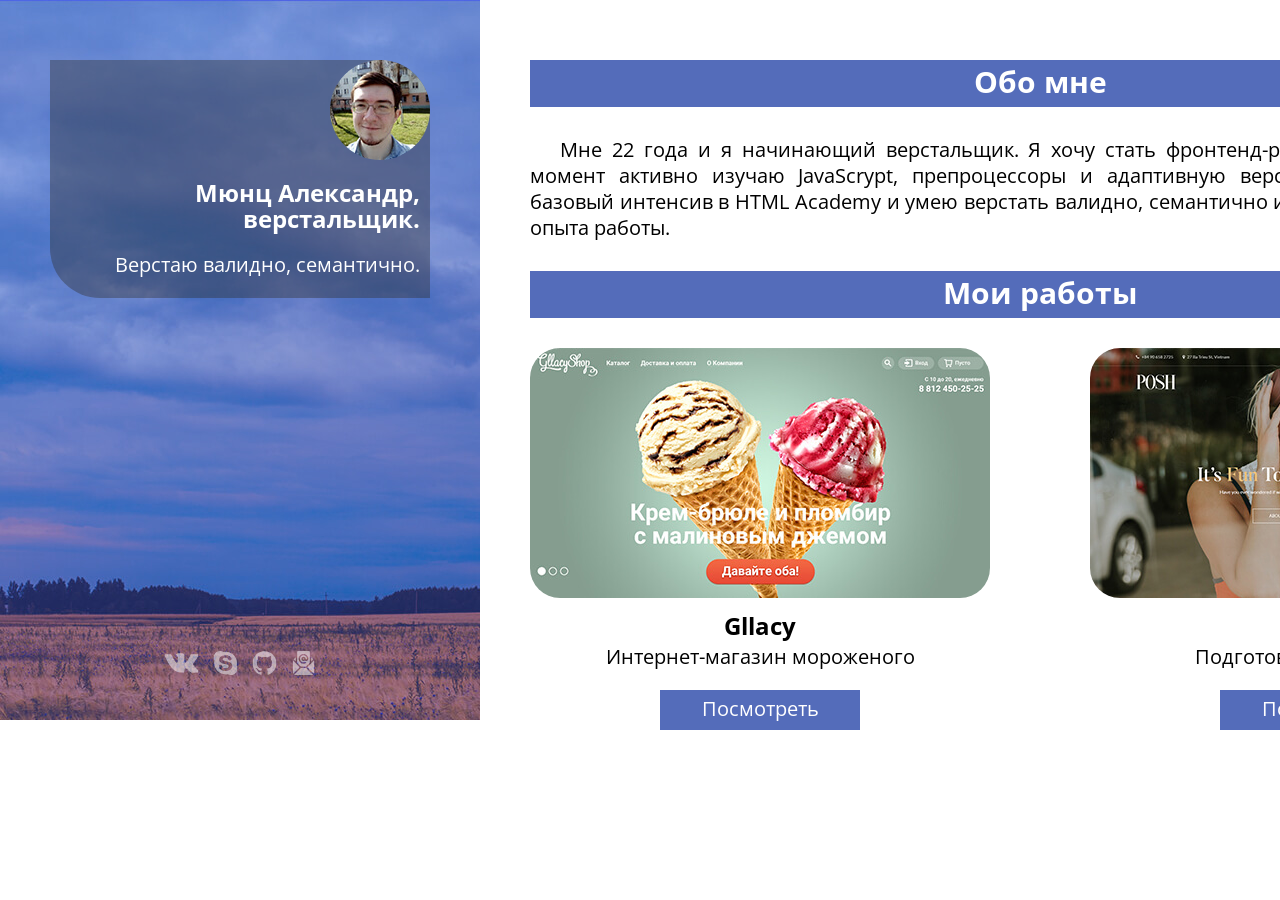
==== index.html @ f33c5879 "Правки" ====
<!DOCTYPE html>
  <html lang="ru">
    <head>
      <meta charset="utf-8" />
      <title>Westerling</title>
      <link href="css/normalize.css" rel="stylesheet">
      <link href="css/style.min.css" rel="stylesheet">
      <link href="https://fonts.googleapis.com/css?family=Open+Sans:400,700&amp;subset=cyrillic" rel="stylesheet">
    </head>
    <body>
      <div class="page-content">
        <div class="fix">
          <aside class="contacts">
            <section class="personal-info">
              <h2 class="visually-hidden personal-info-title">Персональная информация</h2>
              <p class="personal-info-avatar">
                <img src="img/avatar.jpg" width="100" height="100" alt="Personal-avatar">
              </p>
              <b class="personal-info-name">Мюнц Александр, верстальщик.</b>
              <p class="personal-info-text">
                Верстаю валидно, семантично.
              </p>
            </section>
            <ul class="social">
              <li>
                <a href="https://vk.com/id24020528" class="social-link vk-link">
                  <svg xmlns="http://www.w3.org/2000/svg" viewBox="0 0 511.962 511.962" width="34" height="34">
                    <path d="M507.4 370.47c-1.377-2.303-9.89-20.8-50.85-58.815-42.88-39.808-37.12-33.344 14.53-102.176 31.455-41.92 44.03-67.52 40.095-78.465-3.744-10.432-26.88-7.68-26.88-7.68l-76.928.448s-5.696-.768-9.952 1.76c-4.128 2.496-6.784 8.256-6.784 8.256s-12.19 32.447-28.447 60.03c-34.272 58.21-48 61.28-53.6 57.665-13.024-8.416-9.76-33.856-9.76-51.904 0-56.415 8.544-79.935-16.672-86.015-8.383-2.016-14.527-3.36-35.935-3.584-27.456-.287-50.72.097-63.872 6.53-8.768 4.287-15.52 13.855-11.392 14.4 5.09.67 16.61 3.103 22.72 11.423 7.905 10.72 7.617 34.848 7.617 34.848s4.544 66.4-10.592 74.657c-10.4 5.664-24.64-5.888-55.2-58.72-15.648-27.04-27.488-56.96-27.488-56.96s-2.272-5.568-6.336-8.544c-4.927-3.616-11.84-4.768-11.84-4.768l-73.15.448s-10.977.32-15.01 5.088c-3.583 4.257-.287 13.025-.287 13.025S58.663 275.4 123.495 342.95c59.488 61.92 127.008 57.857 127.008 57.857h30.592s9.248-1.024 13.952-6.112c4.352-4.672 4.192-13.44 4.192-13.44s-.61-41.056 18.463-47.104c18.784-5.95 42.912 39.68 68.48 57.25 19.328 13.28 34.016 10.367 34.016 10.367l68.383-.96S524.36 398.6 507.4 370.47z" fill="#FFF"/>
                  </svg>
                </a>
              </li>
              <li>
                <a href="skype:alexandr13042" class="social-link skype-link">
                  <svg xmlns="http://www.w3.org/2000/svg" viewBox="0 0 512 512" width="24" height="24">
                    <path d="M497.28 310.336c3.712-16.672 5.632-33.952 5.632-51.68 0-132.96-109.312-240.768-244.192-240.768-14.208 0-28.16 1.216-41.76 3.52C195.136 7.872 169.312 0 141.632 0 63.392 0 0 62.496 0 139.648c0 25.76 7.104 49.856 19.456 70.624a238.61 238.61 0 0 0-4.96 48.384c0 132.992 109.344 240.8 244.192 240.8 15.296 0 30.24-1.408 44.736-4.032C323.392 505.984 346.176 512 370.4 512c78.208 0 141.6-62.528 141.6-139.616 0-22.304-5.312-43.328-14.72-62.048zm-113.312 63.392c-11.296 15.776-27.968 28.256-49.632 37.088-21.408 8.8-47.04 13.28-76.288 13.28-35.072 0-64.48-6.08-87.456-18.112-16.416-8.736-29.92-20.544-40.192-35.2-10.4-14.72-15.616-29.344-15.616-43.488 0-8.8 3.424-16.448 10.176-22.688 6.688-6.24 15.264-9.344 25.504-9.344 8.384 0 15.616 2.464 21.504 7.36 5.6 4.704 10.432 11.68 14.304 20.608 4.32 9.792 9.024 18.048 13.984 24.48 4.832 6.304 11.712 11.552 20.512 15.68 8.864 4.096 20.8 6.24 35.456 6.24 20.192 0 36.768-4.256 49.184-12.64 12.192-8.16 18.08-18.016 18.08-30.048 0-9.472-3.104-16.96-9.408-22.816-6.656-6.144-15.424-10.912-26.048-14.208-11.104-3.392-26.176-7.104-44.8-10.944-25.376-5.344-46.912-11.68-64-18.88-17.504-7.36-31.648-17.536-41.952-30.272-10.496-12.96-15.808-29.184-15.808-48.256 0-18.176 5.568-34.56 16.576-48.704 10.912-14.048 26.848-25.024 47.424-32.48 20.256-7.392 44.352-11.136 71.648-11.136 21.792 0 40.96 2.496 56.992 7.424 16.096 4.928 29.664 11.584 40.32 19.808 10.752 8.32 18.752 17.12 23.744 26.336 5.056 9.28 7.648 18.528 7.648 27.456 0 8.608-3.36 16.448-10.016 23.232-6.72 6.88-15.168 10.336-25.088 10.336-9.024 0-16.128-2.208-21.024-6.464-4.576-4-9.344-10.24-14.592-19.136-6.08-11.392-13.472-20.384-21.92-26.752-8.224-6.176-21.92-9.248-40.8-9.248-17.472 0-31.744 3.456-42.304 10.304-10.176 6.56-15.136 14.112-15.136 23.072 0 5.472 1.6 10.048 4.896 13.984 3.456 4.224 8.352 7.84 14.56 10.912 6.4 3.168 13.024 5.728 19.648 7.52 6.784 1.856 18.144 4.64 33.792 8.192 19.776 4.16 37.92 8.864 53.984 13.952 16.288 5.088 30.304 11.392 41.824 18.784 11.68 7.52 20.928 17.12 27.52 28.64 6.592 11.616 9.92 25.856 9.92 42.432-.032 19.808-5.792 37.888-17.12 53.696z" fill="#FFF"/>
                  </svg>
                </a>
              </li>
              <li>
                <a href="https://github.com/Westerling13" class="social-link github-link">
                  <svg xmlns="http://www.w3.org/2000/svg" viewBox="0 0 512 512" width="24" height="24">
                    <path d="M255.968 5.33C114.624 5.33 0 120.4 0 262.352 0 375.89 73.344 472.21 175.104 506.225c12.8 2.368 17.472-5.568 17.472-12.384 0-6.11-.224-22.27-.352-43.71-71.2 15.52-86.24-34.465-86.24-34.465-11.616-29.696-28.416-37.6-28.416-37.6-23.264-15.936 1.728-15.616 1.728-15.616 25.696 1.823 39.2 26.495 39.2 26.495 22.848 39.264 59.936 27.936 74.528 21.344 2.304-16.61 8.928-27.937 16.256-34.37-56.832-6.495-116.608-28.543-116.608-127.007 0-28.064 9.984-51.008 26.368-68.992-2.656-6.495-11.424-32.64 2.496-68 0 0 21.504-6.91 70.4 26.337 20.416-5.696 42.304-8.544 64.096-8.64 21.728.128 43.648 2.944 64.096 8.672 48.864-33.25 70.336-26.337 70.336-26.337 13.952 35.392 5.184 61.504 2.56 68 16.416 17.984 26.304 40.928 26.304 68.992 0 98.72-59.84 120.448-116.864 126.816 9.184 7.937 17.376 23.617 17.376 47.585 0 34.368-.32 62.08-.32 70.496 0 6.88 4.608 14.88 17.6 12.353C438.72 472.145 512 375.857 512 262.353 512 120.4 397.376 5.33 255.968 5.33z" fill="#FFF"/>
                  </svg>
                </a>
              </li>
              <li>
                <a href="email:a_munz@list.ru" class="social-link email-link">
                  <svg xmlns="http://www.w3.org/2000/svg" viewBox="0 0 512 512" width="24" height="24">
                    <path d="M31 203.21V467c0 6.927 1.703 13.412 4.51 19.28L174.79 347 31 203.21zM337.21 347l139.28 139.28c2.807-5.868 4.51-12.353 4.51-19.28V203.21L337.21 347zM256 152c-8.262 0-15 6.724-15 15s6.738 15 15 15c10.388 0 13.143-7.123 14.79-16.033-.56-7.77-6.894-13.967-14.79-13.967zM309.79 362H202.21L56.72 507.49C62.59 510.297 69.074 512 76 512h360c6.927 0 13.412-1.703 19.28-4.51L309.79 362zM46 175.79l45 45v-90zM421 130.79v90l45-45z" fill="#FFF"/>
                    <path d="M371.78 0H137.407C128.346 0 121 7.345 121 16.406V250.79L202.21 332h107.58L391 250.79V19.22C391 8.604 382.395 0 371.78 0zm-85.79 200.305C278.01 207.495 267.56 212 256 212c-24.814 0-45-20.186-45-45s20.186-45 45-45 45 20.186 45 45c0 19.828 30 19.828 30 0 0-41.353-33.633-75-75-75s-75 33.647-75 75c0 25.664 12.95 49.292 34.658 63.208 22.266 14.238 49.834 15.586 75.703 3.706 17.884-8.308 30.607 18.95 12.54 27.246-34.383 15.818-72.57 14.7-104.414-5.698C169.136 236.01 151 202.947 151 167c0-57.89 47.11-105 105-105s105 47.11 105 105c0 38.56-45.848 59.637-75.01 33.305z" fill="#FFF"/>
                  </svg>
                </a>
              </li>
            </ul>
          </aside>
        </div>

      <main class="container">

        <section class="about">
          <h2 class="about-title">Обо мне</h2>
          <p class="about-text">
            Мне 22 года и я начинающий верстальщик. Я хочу стать фронтенд-разработчиком
и в данный момент активно изучаю JavaScrypt, препроцессоры и адаптивную верстку.
Я успешно закончил базовый интенсив в HTML Academy и умею верстать валидно,
семантично и доступно. У меня пока нет опыта работы.
          </p>
        </section>
        <section class="works">
          <h2 class="works-title">Мои работы</h2>
          <ul class="works-list">

            <li class="works-list-item">
              <p class="works-image">
                <img src="img/gllacy.jpg" width="460" height="250" alt="Gllacy picture">
                <a class="work-link-hidden index-link-hidden" href="gllacy/index.html">index.html</a>
                <a class="work-link-hidden catalog-link-hidden" href="gllacy/catalog.html">catalog.html</a>
              </p>
              <div class="works-description">
                <h3 class="works-item-title">Gllacy</h3>
                <p class="works-item-text">
                  Интернет-магазин мороженого
                </p>
              </div>
              <a class="work-link gllacy-link" href="gllacy/index.html">Посмотреть</a>
            </li>

            <li class="works-list-item">
              <p class="works-image">
                <img src="img/posh.jpg" width="460" height="250" alt="POSH picture">
                <a class="work-link-hidden index-link-hidden" href="POSH/index.html">index.html</a>
              </p>
              <div class="works-description">
                <h3 class="works-item-title">POSH</h3>
                <p class="works-item-text">
                  Подготовка мероприятий
                </p>
              </div>
              <a class="work-link gllacy-link" href="POSH/index.html">Посмотреть</a>
            </li>

          </ul>
        </section>

      </main>
    </div>

    <script src="js/script.js">
    </script>
    </body>
  </html>
---- css/style.min.css ----
html{-webkit-box-sizing:border-box;box-sizing:border-box}*,::after,::before{-webkit-box-sizing:inherit;box-sizing:inherit}.visually-hidden:not(:focus):not(:active),input[type=checkbox].visually-hidden,input[type=radio].visually-hidden{position:absolute;width:1px;height:1px;margin:-1px;padding:0;border:0;white-space:nowrap;-webkit-clip-path:inset(100%);clip-path:inset(100%);clip:rect(0 0 0 0);overflow:hidden}a{text-decoration:none}body{width:1600px;margin:auto;padding:0;font-family:"Open Sans","Arial",sans-serif;font-size:24px;font-weight:400;line-height:26px;color:#000}.page-content{display:-webkit-box;display:-ms-flexbox;display:flex;-webkit-box-pack:justify;-ms-flex-pack:justify;justify-content:space-between}.container{width:70%;padding:60px 50px 0}.fix{width:30%;-ms-flex-negative:0;flex-shrink:0;height:100vh}.contacts{position:fixed;width:480px;height:80%;padding:60px 50px;background-color:#546cba;background-image:url(../img/aside-background.jpg);background-repeat:no-repeat}.personal-info{position:relative;display:-webkit-box;display:-ms-flexbox;display:flex;-ms-flex-wrap:wrap;flex-wrap:wrap;-webkit-box-pack:end;-ms-flex-pack:end;justify-content:flex-end;color:#fff;background-color:rgba(49,49,49,.4);border-radius:0 50px 0 50px}.personal-info-avatar{margin:0 0 20px;text-align:right}.personal-info-avatar img{display:block;border-radius:50%}.personal-info-name{margin-right:10px;text-align:right}.personal-info-text{margin-right:10px;font-size:20px}.social{position:absolute;bottom:5%;left:50%;display:-webkit-box;display:-ms-flexbox;display:flex;-webkit-box-pack:end;-ms-flex-pack:end;justify-content:flex-end;-webkit-box-align:baseline;-ms-flex-align:baseline;align-items:baseline;margin:0;padding:0;list-style:none;-webkit-transform:translateX(-50%);-ms-transform:translateX(-50%);transform:translateX(-50%)}.social li:not(:last-child){margin-right:15px}.social-link{display:inline-block;vertical-align:middle}.social-link path{fill:#fff;opacity:.5;-webkit-transition:all 300ms ease-in;-o-transition:all 300ms ease-in;transition:all 300ms ease-in}.social-link:hover path{fill:#fff;opacity:1}.about-title,.works-title{display:block;width:1020px;margin:0 0 30px;padding-bottom:3px;font-size:30px;line-height:44px;text-align:center;color:#fff;background-color:#546cba}.about-text{margin:0 0 30px;font-size:20px;text-align:justify;text-indent:1.5em}.works-list{display:-webkit-box;display:-ms-flexbox;display:flex;-ms-flex-wrap:wrap;flex-wrap:wrap;margin:0;padding:0;list-style:none}.works-list-item:not(:nth-child(2n)){margin-right:100px}.works-list-item{display:-webkit-box;display:-ms-flexbox;display:flex;-ms-flex-wrap:wrap;flex-wrap:wrap;-webkit-box-pack:center;-ms-flex-pack:center;justify-content:center;width:460px;margin-bottom:20px;border-radius:30px}.works-list-item:hover,.works-list-item:hover .works-image{-webkit-box-shadow:2px 2px 16px 0 rgba(32,32,32,.4);box-shadow:2px 2px 16px 0 rgba(32,32,32,.4)}.works-list-item:hover .work-link-hidden{z-index:30;-webkit-transition:z-index 0ms 300ms linear;-o-transition:z-index 0ms 300ms linear;transition:z-index 0ms 300ms linear}.works-list-item:hover .works-image::before{content:"";position:absolute;top:0;left:0;z-index:20;width:100%;height:100%;border-radius:30px;background-color:rgba(84,108,186,.7)}.works-image,.works-image::before,.works-list-item{-webkit-transition:all 300ms ease-in;-o-transition:all 300ms ease-in;transition:all 300ms ease-in}.works-image::before{content:""}.works-image{position:relative;margin:0 0 15px;border-radius:30px;overflow:hidden}.work-link-hidden{position:absolute;left:50%;z-index:-1;display:block;font-size:30px;line-height:32px;font-weight:700;color:#fff;-webkit-transform:translate(-50%,0);-ms-transform:translate(-50%,0);transform:translate(-50%,0)}.work-link-hidden:hover{margin-bottom:-3px;border-bottom:3px solid #fff}.index-link-hidden{top:30%}.catalog-link-hidden{top:60%}.works-image img{display:block}.works-description{position:relative;width:100%;margin-bottom:20px}.works-item-title{margin:0 0 5px;font-size:24px;text-align:center}.work-link,.works-item-text{font-size:20px;text-align:center}.works-item-text{margin:0}.work-link{display:block;width:200px;margin-bottom:20px;padding:6px 0 8px;color:#fff;background-color:#546cba;-webkit-transition:all 200ms ease-out;-o-transition:all 200ms ease-out;transition:all 200ms ease-out}.work-link:hover{-webkit-box-shadow:2px 2px 16px 0 rgba(32,32,32,.6);box-shadow:2px 2px 16px 0 rgba(32,32,32,.6)}
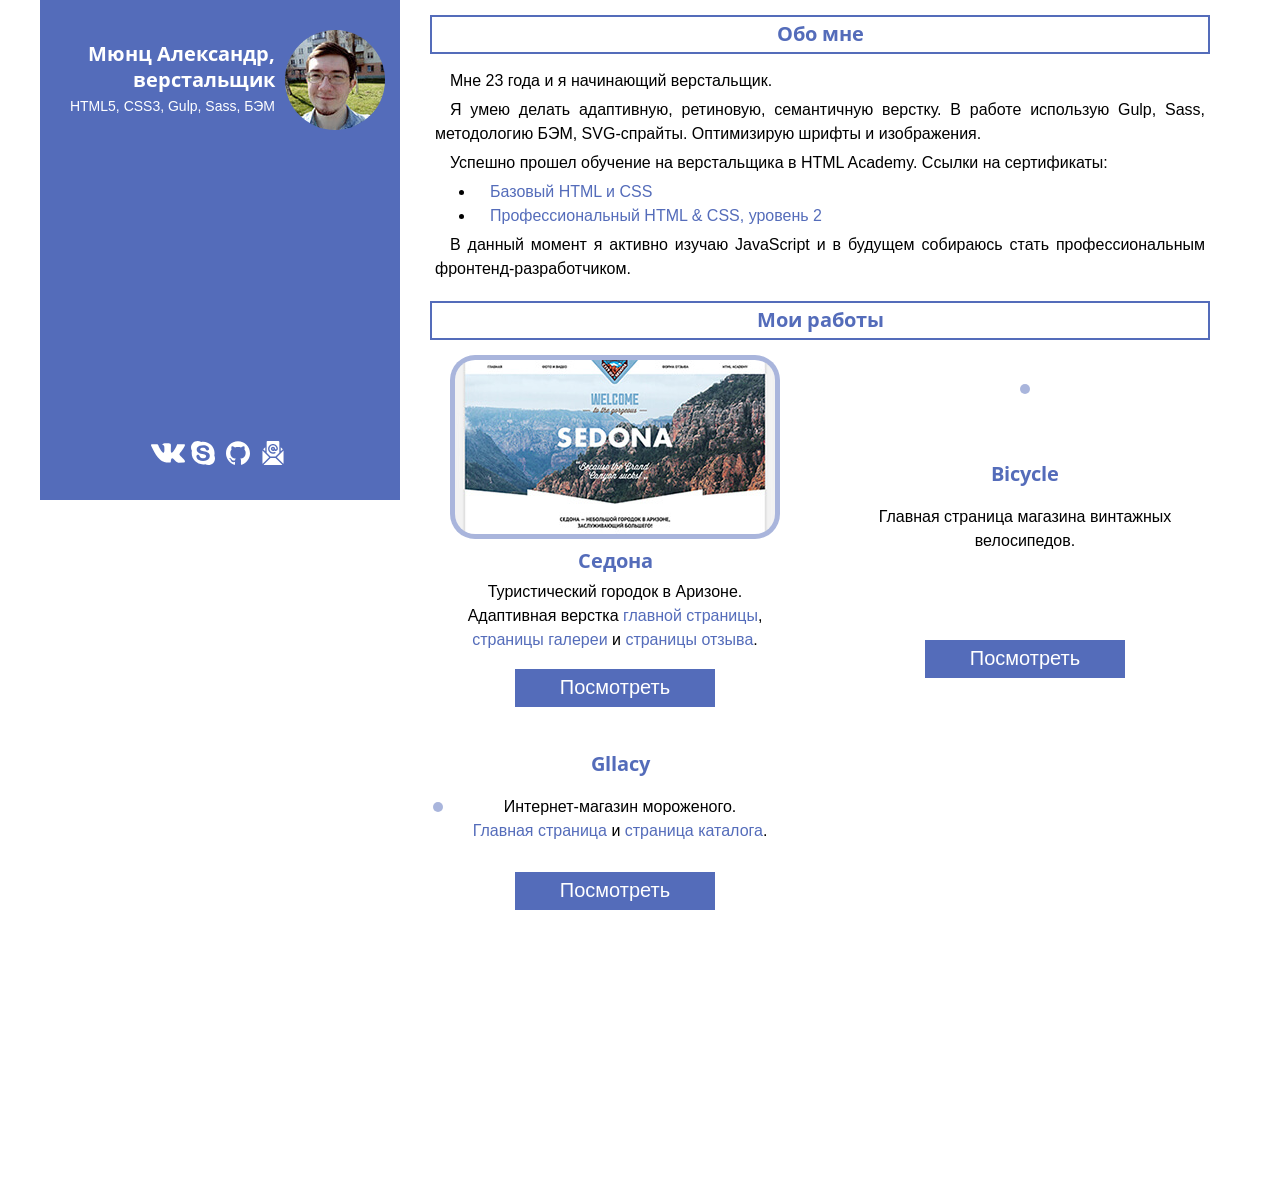
==== commit 53fc6e01: "Обновляет сайт" ====
--- a/index.html
+++ b/index.html
@@ -1,111 +1 @@
-<!DOCTYPE html>
-  <html lang="ru">
-    <head>
-      <meta charset="utf-8" />
-      <title>Westerling</title>
-      <link href="css/normalize.css" rel="stylesheet">
-      <link href="css/style.min.css" rel="stylesheet">
-      <link href="https://fonts.googleapis.com/css?family=Open+Sans:400,700&amp;subset=cyrillic" rel="stylesheet">
-    </head>
-    <body>
-      <div class="page-content">
-        <div class="fix">
-          <aside class="contacts">
-            <section class="personal-info">
-              <h2 class="visually-hidden personal-info-title">Персональная информация</h2>
-              <p class="personal-info-avatar">
-                <img src="img/avatar.jpg" width="100" height="100" alt="Personal-avatar">
-              </p>
-              <b class="personal-info-name">Мюнц Александр, верстальщик.</b>
-              <p class="personal-info-text">
-                Верстаю валидно, семантично.
-              </p>
-            </section>
-            <ul class="social">
-              <li>
-                <a href="https://vk.com/id24020528" class="social-link vk-link">
-                  <svg xmlns="http://www.w3.org/2000/svg" viewBox="0 0 511.962 511.962" width="34" height="34">
-                    <path d="M507.4 370.47c-1.377-2.303-9.89-20.8-50.85-58.815-42.88-39.808-37.12-33.344 14.53-102.176 31.455-41.92 44.03-67.52 40.095-78.465-3.744-10.432-26.88-7.68-26.88-7.68l-76.928.448s-5.696-.768-9.952 1.76c-4.128 2.496-6.784 8.256-6.784 8.256s-12.19 32.447-28.447 60.03c-34.272 58.21-48 61.28-53.6 57.665-13.024-8.416-9.76-33.856-9.76-51.904 0-56.415 8.544-79.935-16.672-86.015-8.383-2.016-14.527-3.36-35.935-3.584-27.456-.287-50.72.097-63.872 6.53-8.768 4.287-15.52 13.855-11.392 14.4 5.09.67 16.61 3.103 22.72 11.423 7.905 10.72 7.617 34.848 7.617 34.848s4.544 66.4-10.592 74.657c-10.4 5.664-24.64-5.888-55.2-58.72-15.648-27.04-27.488-56.96-27.488-56.96s-2.272-5.568-6.336-8.544c-4.927-3.616-11.84-4.768-11.84-4.768l-73.15.448s-10.977.32-15.01 5.088c-3.583 4.257-.287 13.025-.287 13.025S58.663 275.4 123.495 342.95c59.488 61.92 127.008 57.857 127.008 57.857h30.592s9.248-1.024 13.952-6.112c4.352-4.672 4.192-13.44 4.192-13.44s-.61-41.056 18.463-47.104c18.784-5.95 42.912 39.68 68.48 57.25 19.328 13.28 34.016 10.367 34.016 10.367l68.383-.96S524.36 398.6 507.4 370.47z" fill="#FFF"/>
-                  </svg>
-                </a>
-              </li>
-              <li>
-                <a href="skype:alexandr13042" class="social-link skype-link">
-                  <svg xmlns="http://www.w3.org/2000/svg" viewBox="0 0 512 512" width="24" height="24">
-                    <path d="M497.28 310.336c3.712-16.672 5.632-33.952 5.632-51.68 0-132.96-109.312-240.768-244.192-240.768-14.208 0-28.16 1.216-41.76 3.52C195.136 7.872 169.312 0 141.632 0 63.392 0 0 62.496 0 139.648c0 25.76 7.104 49.856 19.456 70.624a238.61 238.61 0 0 0-4.96 48.384c0 132.992 109.344 240.8 244.192 240.8 15.296 0 30.24-1.408 44.736-4.032C323.392 505.984 346.176 512 370.4 512c78.208 0 141.6-62.528 141.6-139.616 0-22.304-5.312-43.328-14.72-62.048zm-113.312 63.392c-11.296 15.776-27.968 28.256-49.632 37.088-21.408 8.8-47.04 13.28-76.288 13.28-35.072 0-64.48-6.08-87.456-18.112-16.416-8.736-29.92-20.544-40.192-35.2-10.4-14.72-15.616-29.344-15.616-43.488 0-8.8 3.424-16.448 10.176-22.688 6.688-6.24 15.264-9.344 25.504-9.344 8.384 0 15.616 2.464 21.504 7.36 5.6 4.704 10.432 11.68 14.304 20.608 4.32 9.792 9.024 18.048 13.984 24.48 4.832 6.304 11.712 11.552 20.512 15.68 8.864 4.096 20.8 6.24 35.456 6.24 20.192 0 36.768-4.256 49.184-12.64 12.192-8.16 18.08-18.016 18.08-30.048 0-9.472-3.104-16.96-9.408-22.816-6.656-6.144-15.424-10.912-26.048-14.208-11.104-3.392-26.176-7.104-44.8-10.944-25.376-5.344-46.912-11.68-64-18.88-17.504-7.36-31.648-17.536-41.952-30.272-10.496-12.96-15.808-29.184-15.808-48.256 0-18.176 5.568-34.56 16.576-48.704 10.912-14.048 26.848-25.024 47.424-32.48 20.256-7.392 44.352-11.136 71.648-11.136 21.792 0 40.96 2.496 56.992 7.424 16.096 4.928 29.664 11.584 40.32 19.808 10.752 8.32 18.752 17.12 23.744 26.336 5.056 9.28 7.648 18.528 7.648 27.456 0 8.608-3.36 16.448-10.016 23.232-6.72 6.88-15.168 10.336-25.088 10.336-9.024 0-16.128-2.208-21.024-6.464-4.576-4-9.344-10.24-14.592-19.136-6.08-11.392-13.472-20.384-21.92-26.752-8.224-6.176-21.92-9.248-40.8-9.248-17.472 0-31.744 3.456-42.304 10.304-10.176 6.56-15.136 14.112-15.136 23.072 0 5.472 1.6 10.048 4.896 13.984 3.456 4.224 8.352 7.84 14.56 10.912 6.4 3.168 13.024 5.728 19.648 7.52 6.784 1.856 18.144 4.64 33.792 8.192 19.776 4.16 37.92 8.864 53.984 13.952 16.288 5.088 30.304 11.392 41.824 18.784 11.68 7.52 20.928 17.12 27.52 28.64 6.592 11.616 9.92 25.856 9.92 42.432-.032 19.808-5.792 37.888-17.12 53.696z" fill="#FFF"/>
-                  </svg>
-                </a>
-              </li>
-              <li>
-                <a href="https://github.com/Westerling13" class="social-link github-link">
-                  <svg xmlns="http://www.w3.org/2000/svg" viewBox="0 0 512 512" width="24" height="24">
-                    <path d="M255.968 5.33C114.624 5.33 0 120.4 0 262.352 0 375.89 73.344 472.21 175.104 506.225c12.8 2.368 17.472-5.568 17.472-12.384 0-6.11-.224-22.27-.352-43.71-71.2 15.52-86.24-34.465-86.24-34.465-11.616-29.696-28.416-37.6-28.416-37.6-23.264-15.936 1.728-15.616 1.728-15.616 25.696 1.823 39.2 26.495 39.2 26.495 22.848 39.264 59.936 27.936 74.528 21.344 2.304-16.61 8.928-27.937 16.256-34.37-56.832-6.495-116.608-28.543-116.608-127.007 0-28.064 9.984-51.008 26.368-68.992-2.656-6.495-11.424-32.64 2.496-68 0 0 21.504-6.91 70.4 26.337 20.416-5.696 42.304-8.544 64.096-8.64 21.728.128 43.648 2.944 64.096 8.672 48.864-33.25 70.336-26.337 70.336-26.337 13.952 35.392 5.184 61.504 2.56 68 16.416 17.984 26.304 40.928 26.304 68.992 0 98.72-59.84 120.448-116.864 126.816 9.184 7.937 17.376 23.617 17.376 47.585 0 34.368-.32 62.08-.32 70.496 0 6.88 4.608 14.88 17.6 12.353C438.72 472.145 512 375.857 512 262.353 512 120.4 397.376 5.33 255.968 5.33z" fill="#FFF"/>
-                  </svg>
-                </a>
-              </li>
-              <li>
-                <a href="email:a_munz@list.ru" class="social-link email-link">
-                  <svg xmlns="http://www.w3.org/2000/svg" viewBox="0 0 512 512" width="24" height="24">
-                    <path d="M31 203.21V467c0 6.927 1.703 13.412 4.51 19.28L174.79 347 31 203.21zM337.21 347l139.28 139.28c2.807-5.868 4.51-12.353 4.51-19.28V203.21L337.21 347zM256 152c-8.262 0-15 6.724-15 15s6.738 15 15 15c10.388 0 13.143-7.123 14.79-16.033-.56-7.77-6.894-13.967-14.79-13.967zM309.79 362H202.21L56.72 507.49C62.59 510.297 69.074 512 76 512h360c6.927 0 13.412-1.703 19.28-4.51L309.79 362zM46 175.79l45 45v-90zM421 130.79v90l45-45z" fill="#FFF"/>
-                    <path d="M371.78 0H137.407C128.346 0 121 7.345 121 16.406V250.79L202.21 332h107.58L391 250.79V19.22C391 8.604 382.395 0 371.78 0zm-85.79 200.305C278.01 207.495 267.56 212 256 212c-24.814 0-45-20.186-45-45s20.186-45 45-45 45 20.186 45 45c0 19.828 30 19.828 30 0 0-41.353-33.633-75-75-75s-75 33.647-75 75c0 25.664 12.95 49.292 34.658 63.208 22.266 14.238 49.834 15.586 75.703 3.706 17.884-8.308 30.607 18.95 12.54 27.246-34.383 15.818-72.57 14.7-104.414-5.698C169.136 236.01 151 202.947 151 167c0-57.89 47.11-105 105-105s105 47.11 105 105c0 38.56-45.848 59.637-75.01 33.305z" fill="#FFF"/>
-                  </svg>
-                </a>
-              </li>
-            </ul>
-          </aside>
-        </div>
-
-      <main class="container">
-
-        <section class="about">
-          <h2 class="about-title">Обо мне</h2>
-          <p class="about-text">
-            Мне 22 года и я начинающий верстальщик. Я хочу стать фронтенд-разработчиком
-и в данный момент активно изучаю JavaScrypt, препроцессоры и адаптивную верстку.
-Я успешно закончил базовый интенсив в HTML Academy и умею верстать валидно,
-семантично и доступно. У меня пока нет опыта работы.
-          </p>
-        </section>
-        <section class="works">
-          <h2 class="works-title">Мои работы</h2>
-          <ul class="works-list">
-
-            <li class="works-list-item">
-              <p class="works-image">
-                <img src="img/gllacy.jpg" width="460" height="250" alt="Gllacy picture">
-                <a class="work-link-hidden index-link-hidden" href="gllacy/index.html">index.html</a>
-                <a class="work-link-hidden catalog-link-hidden" href="gllacy/catalog.html">catalog.html</a>
-              </p>
-              <div class="works-description">
-                <h3 class="works-item-title">Gllacy</h3>
-                <p class="works-item-text">
-                  Интернет-магазин мороженого
-                </p>
-              </div>
-              <a class="work-link gllacy-link" href="gllacy/index.html">Посмотреть</a>
-            </li>
-
-            <li class="works-list-item">
-              <p class="works-image">
-                <img src="img/posh.jpg" width="460" height="250" alt="POSH picture">
-                <a class="work-link-hidden index-link-hidden" href="POSH/index.html">index.html</a>
-              </p>
-              <div class="works-description">
-                <h3 class="works-item-title">POSH</h3>
-                <p class="works-item-text">
-                  Подготовка мероприятий
-                </p>
-              </div>
-              <a class="work-link gllacy-link" href="POSH/index.html">Посмотреть</a>
-            </li>
-
-          </ul>
-        </section>
-
-      </main>
-    </div>
-
-    <script src="js/script.js">
-    </script>
-    </body>
-  </html>
+<!DOCTYPE html><html lang="ru"><head><meta charset="utf-8"><meta name="viewport" content="width=device-width,initial-scale=1"><title>Westerling</title><link href="css/style.min.css" rel="stylesheet"><link rel="preload" href="/fonts/OpenSans-Regular.woff2" as="font"></head><body class="page"><svg style="display:none"><symbol viewBox="0 0 512 512" id="icon-vk"><path d="M507.4 370.47c-1.377-2.303-9.89-20.8-50.85-58.815-42.88-39.808-37.12-33.344 14.53-102.176 31.455-41.92 44.03-67.52 40.095-78.465-3.744-10.432-26.88-7.68-26.88-7.68l-76.928.448s-5.696-.768-9.952 1.76c-4.128 2.496-6.784 8.256-6.784 8.256s-12.19 32.447-28.447 60.03c-34.272 58.21-48 61.28-53.6 57.665-13.024-8.416-9.76-33.856-9.76-51.904 0-56.415 8.544-79.935-16.672-86.015-8.383-2.016-14.527-3.36-35.935-3.584-27.456-.287-50.72.097-63.872 6.53-8.768 4.287-15.52 13.855-11.392 14.4 5.09.67 16.61 3.103 22.72 11.423 7.905 10.72 7.617 34.848 7.617 34.848s4.544 66.4-10.592 74.657c-10.4 5.664-24.64-5.888-55.2-58.72-15.648-27.04-27.488-56.96-27.488-56.96s-2.272-5.568-6.336-8.544c-4.927-3.616-11.84-4.768-11.84-4.768l-73.15.448s-10.977.32-15.01 5.088c-3.583 4.257-.287 13.025-.287 13.025S58.663 275.4 123.495 342.95c59.488 61.92 127.008 57.857 127.008 57.857h30.592s9.248-1.024 13.952-6.112c4.352-4.672 4.192-13.44 4.192-13.44s-.61-41.056 18.463-47.104c18.784-5.95 42.912 39.68 68.48 57.25 19.328 13.28 34.016 10.367 34.016 10.367l68.383-.96S524.36 398.6 507.4 370.47z"/></symbol><symbol viewBox="0 0 512 512" id="icon-skype"><path d="M497.28 310.336c3.712-16.672 5.632-33.952 5.632-51.68 0-132.96-109.312-240.768-244.192-240.768-14.208 0-28.16 1.216-41.76 3.52C195.136 7.872 169.312 0 141.632 0 63.392 0 0 62.496 0 139.648c0 25.76 7.104 49.856 19.456 70.624a238.61 238.61 0 0 0-4.96 48.384c0 132.992 109.344 240.8 244.192 240.8 15.296 0 30.24-1.408 44.736-4.032C323.392 505.984 346.176 512 370.4 512c78.208 0 141.6-62.528 141.6-139.616 0-22.304-5.312-43.328-14.72-62.048zm-113.312 63.392c-11.296 15.776-27.968 28.256-49.632 37.088-21.408 8.8-47.04 13.28-76.288 13.28-35.072 0-64.48-6.08-87.456-18.112-16.416-8.736-29.92-20.544-40.192-35.2-10.4-14.72-15.616-29.344-15.616-43.488 0-8.8 3.424-16.448 10.176-22.688 6.688-6.24 15.264-9.344 25.504-9.344 8.384 0 15.616 2.464 21.504 7.36 5.6 4.704 10.432 11.68 14.304 20.608 4.32 9.792 9.024 18.048 13.984 24.48 4.832 6.304 11.712 11.552 20.512 15.68 8.864 4.096 20.8 6.24 35.456 6.24 20.192 0 36.768-4.256 49.184-12.64 12.192-8.16 18.08-18.016 18.08-30.048 0-9.472-3.104-16.96-9.408-22.816-6.656-6.144-15.424-10.912-26.048-14.208-11.104-3.392-26.176-7.104-44.8-10.944-25.376-5.344-46.912-11.68-64-18.88-17.504-7.36-31.648-17.536-41.952-30.272-10.496-12.96-15.808-29.184-15.808-48.256 0-18.176 5.568-34.56 16.576-48.704 10.912-14.048 26.848-25.024 47.424-32.48 20.256-7.392 44.352-11.136 71.648-11.136 21.792 0 40.96 2.496 56.992 7.424 16.096 4.928 29.664 11.584 40.32 19.808 10.752 8.32 18.752 17.12 23.744 26.336 5.056 9.28 7.648 18.528 7.648 27.456 0 8.608-3.36 16.448-10.016 23.232-6.72 6.88-15.168 10.336-25.088 10.336-9.024 0-16.128-2.208-21.024-6.464-4.576-4-9.344-10.24-14.592-19.136-6.08-11.392-13.472-20.384-21.92-26.752-8.224-6.176-21.92-9.248-40.8-9.248-17.472 0-31.744 3.456-42.304 10.304-10.176 6.56-15.136 14.112-15.136 23.072 0 5.472 1.6 10.048 4.896 13.984 3.456 4.224 8.352 7.84 14.56 10.912 6.4 3.168 13.024 5.728 19.648 7.52 6.784 1.856 18.144 4.64 33.792 8.192 19.776 4.16 37.92 8.864 53.984 13.952 16.288 5.088 30.304 11.392 41.824 18.784 11.68 7.52 20.928 17.12 27.52 28.64 6.592 11.616 9.92 25.856 9.92 42.432-.032 19.808-5.792 37.888-17.12 53.696z"/></symbol><symbol viewBox="0 0 512 512" id="icon-github"><path d="M255.968 5.33C114.624 5.33 0 120.4 0 262.352 0 375.89 73.344 472.21 175.104 506.225c12.8 2.368 17.472-5.568 17.472-12.384 0-6.11-.224-22.27-.352-43.71-71.2 15.52-86.24-34.465-86.24-34.465-11.616-29.696-28.416-37.6-28.416-37.6-23.264-15.936 1.728-15.616 1.728-15.616 25.696 1.823 39.2 26.495 39.2 26.495 22.848 39.264 59.936 27.936 74.528 21.344 2.304-16.61 8.928-27.937 16.256-34.37-56.832-6.495-116.608-28.543-116.608-127.007 0-28.064 9.984-51.008 26.368-68.992-2.656-6.495-11.424-32.64 2.496-68 0 0 21.504-6.91 70.4 26.337 20.416-5.696 42.304-8.544 64.096-8.64 21.728.128 43.648 2.944 64.096 8.672 48.864-33.25 70.336-26.337 70.336-26.337 13.952 35.392 5.184 61.504 2.56 68 16.416 17.984 26.304 40.928 26.304 68.992 0 98.72-59.84 120.448-116.864 126.816 9.184 7.937 17.376 23.617 17.376 47.585 0 34.368-.32 62.08-.32 70.496 0 6.88 4.608 14.88 17.6 12.353C438.72 472.145 512 375.857 512 262.353 512 120.4 397.376 5.33 255.968 5.33z"/></symbol><symbol viewBox="0 0 512 512" id="icon-mail"><path d="M31 203.21V467c0 6.927 1.703 13.412 4.51 19.28L174.79 347 31 203.21zM337.21 347l139.28 139.28c2.807-5.868 4.51-12.353 4.51-19.28V203.21L337.21 347zM256 152c-8.262 0-15 6.724-15 15s6.738 15 15 15c10.388 0 13.143-7.123 14.79-16.033-.56-7.77-6.894-13.967-14.79-13.967zM309.79 362H202.21L56.72 507.49C62.59 510.297 69.074 512 76 512h360c6.927 0 13.412-1.703 19.28-4.51L309.79 362zM46 175.79l45 45v-90zM421 130.79v90l45-45z"/><path d="M371.78 0H137.407C128.346 0 121 7.345 121 16.406V250.79L202.21 332h107.58L391 250.79V19.22C391 8.604 382.395 0 371.78 0zm-85.79 200.305C278.01 207.495 267.56 212 256 212c-24.814 0-45-20.186-45-45s20.186-45 45-45 45 20.186 45 45c0 19.828 30 19.828 30 0 0-41.353-33.633-75-75-75s-75 33.647-75 75c0 25.664 12.95 49.292 34.658 63.208 22.266 14.238 49.834 15.586 75.703 3.706 17.884-8.308 30.607 18.95 12.54 27.246-34.383 15.818-72.57 14.7-104.414-5.698C169.136 236.01 151 202.947 151 167c0-57.89 47.11-105 105-105s105 47.11 105 105c0 38.56-45.848 59.637-75.01 33.305z"/></symbol></svg><div class="page__wrapper"><aside class="about"><div class="about__wrapper"><section class="personal"><h2 class="visually-hidden">Персональная информация</h2><p class="personal__avatar"><img class="personal__image" src="img/avatar.jpg" width="100" height="100" alt="Personal-avatar"></p><p class="personal__text"><b class="personal__name">Мюнц Александр, верстальщик</b><br>HTML5, CSS3, Gulp, Sass, БЭМ</p></section><ul class="about__contacts-list contacts"><li class="contacts__item"><a class="contacts__link" href="https://vk.com/id24020528"><svg class="contacts__icon" width="34" height="34"><use xlink:href="#icon-vk"></use></svg></a></li><li class="contacts__item"><a class="contacts__link" href="skype:alexandr13042"><svg class="contacts__icon" width="24" height="24"><use xlink:href="#icon-skype"></use></svg></a></li><li class="contacts__item"><a class="contacts__link" href="https://github.com/Westerling13"><svg class="contacts__icon" width="24" height="24"><use xlink:href="#icon-github"></use></svg></a></li><li class="contacts__item"><a class="contacts__link" href="mailto:a_munz@list.ru"><svg class="contacts__icon" width="24" height="24"><use xlink:href="#icon-mail"></use></svg></a></li></ul></div></aside><main class="page-main"><section class="information"><h2 class="information__title">Обо мне</h2><div class="information__text"><p>Мне 23 года и я начинающий верстальщик.</p><p>Я умею делать адаптивную, ретиновую, семантичную верстку. В работе использую Gulp, Sass, методологию БЭМ, SVG-спрайты. Оптимизирую шрифты и изображения.</p><p>Успешно прошел обучение на верстальщика в HTML Academy. Ссылки на сертификаты:</p><ul><li><a href="https://assets.htmlacademy.ru/certificates/intensive/45/181069.pdf">Базовый HTML и CSS</a></li><li><a href="https://assets.htmlacademy.ru/certificates/intensive/71/181069.pdf">Профессиональный HTML & CSS, уровень 2</a></li></ul><p>В данный момент я активно изучаю JavaScript и в будущем собираюсь стать профессиональным фронтенд-разработчиком.</p></div></section><section class="portfolio"><h2 class="portfolio__title">Мои работы</h2><ul class="portfolio__list"><li class="portfolio__item work"><div class="work__image"><picture><source media="(min-width: 1200px)" srcset="img/sedona-desktop.jpg"><img src="img/sedona-mobile.jpg" width="320" height="174" alt="Превью Седоны"></picture></div><div class="work__text"><h3 class="work__title">Седона</h3><p class="work__description">Туристический городок в Аризоне.<br>Адаптивная верстка <a class="work__link" href="projects/sedona/index.html">главной страницы</a>, <a class="work__link" href="projects/sedona/gallery.html">страницы галереи</a> и <a class="work__link" href="projects/sedona/form.html">страницы отзыва</a>.</p></div><a class="work__button" href="projects/sedona/index.html">Посмотреть</a></li><li class="portfolio__item work"><div class="work__image"><picture><source media="(min-width: 1200px)" srcset="img/bicycle-desktop.jpg"><img src="img/bicycle-mobile.jpg" width="320" height="174" alt="Превью Седоны"></picture></div><div class="work__text"><h3 class="work__title">Bicycle</h3><p class="work__description">Главная страница магазина винтажных велосипедов.</p></div><a class="work__button" href="projects/bicycle/index.html">Посмотреть</a></li><li class="portfolio__item work"><div class="work__image"><picture><source media="(min-width: 1200px)" srcset="img/gllacy-desktop.jpg"><img src="img/gllacy-mobile.jpg" width="320" height="174" alt="Превью Gllacy"></picture></div><div class="work__text"><h3 class="work__title">Gllacy</h3><p class="work__description">Интернет-магазин мороженого.<br><a class="work__link" href="projects/gllacy/index.html">Главная страница</a> и <a class="work__link" href="projects/gllacy/catalog.html">страница каталога</a>.</p></div><a class="work__button" href="projects/gllacy/index.html">Посмотреть</a></li></ul></section></main></div><script src="js/picturefill.min.js"></script></body></html>
--- a/css/style.min.css
+++ b/css/style.min.css
@@ -1 +1,2 @@
-html{-webkit-box-sizing:border-box;box-sizing:border-box}*,::after,::before{-webkit-box-sizing:inherit;box-sizing:inherit}.visually-hidden:not(:focus):not(:active),input[type=checkbox].visually-hidden,input[type=radio].visually-hidden{position:absolute;width:1px;height:1px;margin:-1px;padding:0;border:0;white-space:nowrap;-webkit-clip-path:inset(100%);clip-path:inset(100%);clip:rect(0 0 0 0);overflow:hidden}a{text-decoration:none}body{width:1600px;margin:auto;padding:0;font-family:"Open Sans","Arial",sans-serif;font-size:24px;font-weight:400;line-height:26px;color:#000}.page-content{display:-webkit-box;display:-ms-flexbox;display:flex;-webkit-box-pack:justify;-ms-flex-pack:justify;justify-content:space-between}.container{width:70%;padding:60px 50px 0}.fix{width:30%;-ms-flex-negative:0;flex-shrink:0;height:100vh}.contacts{position:fixed;width:480px;height:80%;padding:60px 50px;background-color:#546cba;background-image:url(../img/aside-background.jpg);background-repeat:no-repeat}.personal-info{position:relative;display:-webkit-box;display:-ms-flexbox;display:flex;-ms-flex-wrap:wrap;flex-wrap:wrap;-webkit-box-pack:end;-ms-flex-pack:end;justify-content:flex-end;color:#fff;background-color:rgba(49,49,49,.4);border-radius:0 50px 0 50px}.personal-info-avatar{margin:0 0 20px;text-align:right}.personal-info-avatar img{display:block;border-radius:50%}.personal-info-name{margin-right:10px;text-align:right}.personal-info-text{margin-right:10px;font-size:20px}.social{position:absolute;bottom:5%;left:50%;display:-webkit-box;display:-ms-flexbox;display:flex;-webkit-box-pack:end;-ms-flex-pack:end;justify-content:flex-end;-webkit-box-align:baseline;-ms-flex-align:baseline;align-items:baseline;margin:0;padding:0;list-style:none;-webkit-transform:translateX(-50%);-ms-transform:translateX(-50%);transform:translateX(-50%)}.social li:not(:last-child){margin-right:15px}.social-link{display:inline-block;vertical-align:middle}.social-link path{fill:#fff;opacity:.5;-webkit-transition:all 300ms ease-in;-o-transition:all 300ms ease-in;transition:all 300ms ease-in}.social-link:hover path{fill:#fff;opacity:1}.about-title,.works-title{display:block;width:1020px;margin:0 0 30px;padding-bottom:3px;font-size:30px;line-height:44px;text-align:center;color:#fff;background-color:#546cba}.about-text{margin:0 0 30px;font-size:20px;text-align:justify;text-indent:1.5em}.works-list{display:-webkit-box;display:-ms-flexbox;display:flex;-ms-flex-wrap:wrap;flex-wrap:wrap;margin:0;padding:0;list-style:none}.works-list-item:not(:nth-child(2n)){margin-right:100px}.works-list-item{display:-webkit-box;display:-ms-flexbox;display:flex;-ms-flex-wrap:wrap;flex-wrap:wrap;-webkit-box-pack:center;-ms-flex-pack:center;justify-content:center;width:460px;margin-bottom:20px;border-radius:30px}.works-list-item:hover,.works-list-item:hover .works-image{-webkit-box-shadow:2px 2px 16px 0 rgba(32,32,32,.4);box-shadow:2px 2px 16px 0 rgba(32,32,32,.4)}.works-list-item:hover .work-link-hidden{z-index:30;-webkit-transition:z-index 0ms 300ms linear;-o-transition:z-index 0ms 300ms linear;transition:z-index 0ms 300ms linear}.works-list-item:hover .works-image::before{content:"";position:absolute;top:0;left:0;z-index:20;width:100%;height:100%;border-radius:30px;background-color:rgba(84,108,186,.7)}.works-image,.works-image::before,.works-list-item{-webkit-transition:all 300ms ease-in;-o-transition:all 300ms ease-in;transition:all 300ms ease-in}.works-image::before{content:""}.works-image{position:relative;margin:0 0 15px;border-radius:30px;overflow:hidden}.work-link-hidden{position:absolute;left:50%;z-index:-1;display:block;font-size:30px;line-height:32px;font-weight:700;color:#fff;-webkit-transform:translate(-50%,0);-ms-transform:translate(-50%,0);transform:translate(-50%,0)}.work-link-hidden:hover{margin-bottom:-3px;border-bottom:3px solid #fff}.index-link-hidden{top:30%}.catalog-link-hidden{top:60%}.works-image img{display:block}.works-description{position:relative;width:100%;margin-bottom:20px}.works-item-title{margin:0 0 5px;font-size:24px;text-align:center}.work-link,.works-item-text{font-size:20px;text-align:center}.works-item-text{margin:0}.work-link{display:block;width:200px;margin-bottom:20px;padding:6px 0 8px;color:#fff;background-color:#546cba;-webkit-transition:all 200ms ease-out;-o-transition:all 200ms ease-out;transition:all 200ms ease-out}.work-link:hover{-webkit-box-shadow:2px 2px 16px 0 rgba(32,32,32,.6);box-shadow:2px 2px 16px 0 rgba(32,32,32,.6)}
+/*! normalize.css v8.0.0 | MIT License | github.com/necolas/normalize.css */
+html{line-height:1.15;-webkit-text-size-adjust:100%;box-sizing:border-box}body{min-width:320px;margin:0;padding:0}h1{font-size:2em;margin:.67em 0}hr{box-sizing:content-box;height:0;overflow:visible}code,kbd,pre,samp{font-family:monospace,monospace;font-size:1em}a{background-color:transparent;text-decoration:none}abbr[title]{border-bottom:none;-webkit-text-decoration:underline dotted;text-decoration:underline dotted}b,strong{font-weight:bolder}small{font-size:80%}sub,sup{font-size:75%;line-height:0;position:relative;vertical-align:baseline}sub{bottom:-.25em}sup{top:-.5em}img{border-style:none;display:block;max-width:100%;height:auto}button,input,optgroup,select,textarea{font-family:inherit;font-size:100%;line-height:1.15;margin:0}button,input{overflow:visible}button,select{text-transform:none}[type=button],[type=reset],[type=submit],button{-webkit-appearance:button}[type=button]::-moz-focus-inner,[type=reset]::-moz-focus-inner,[type=submit]::-moz-focus-inner,button::-moz-focus-inner{border-style:none;padding:0}[type=button]:-moz-focusring,[type=reset]:-moz-focusring,[type=submit]:-moz-focusring,button:-moz-focusring{outline:1px dotted ButtonText}fieldset{padding:.35em .75em .625em}legend{color:inherit;display:table;max-width:100%;white-space:normal}progress{vertical-align:baseline}textarea{overflow:auto}[type=checkbox],[type=radio],legend{box-sizing:border-box;padding:0}[type=number]::-webkit-inner-spin-button,[type=number]::-webkit-outer-spin-button{height:auto}[type=search]{-webkit-appearance:textfield;outline-offset:-2px}[type=search]::-webkit-search-decoration{-webkit-appearance:none}::-webkit-file-upload-button{-webkit-appearance:button;font:inherit}details{display:block}summary{display:list-item}[hidden],template{display:none}*,::after,::before{box-sizing:inherit}.visually-hidden:not(:focus):not(:active),input[type=checkbox].visually-hidden,input[type=radio].visually-hidden{position:absolute;width:1px;height:1px;margin:-1px;padding:0;border:0;white-space:nowrap;-webkit-clip-path:inset(100%);clip-path:inset(100%);clip:rect(0 0 0 0);overflow:hidden}@font-face{font-weight:400;font-family:"Open Sans";font-style:normal;font-display:swap;src:url(../fonts/OpenSans-Regular.woff2),url(../fonts/OpenSans-Regular.woff)}@font-face{font-weight:700;font-family:"Open Sans";font-style:normal;font-display:swap;src:url(../fonts/OpenSans-Bold.woff2),url(../fonts/OpenSans-Bold.woff)}.page__wrapper{width:320px;margin:0 auto}@media (min-width:768px){.page__wrapper{width:768px}}@media (min-width:1200px){.page__wrapper{display:flex;width:1200px}}.about{background-color:#546cba}.about__wrapper{display:flex;flex-wrap:wrap;justify-content:center;padding:15px 5px}@media (min-width:768px){.about__wrapper{justify-content:space-between;padding:15px}.about__contacts-list{order:-1}}@media (min-width:1200px){.about{width:360px;background-color:transparent}.about__wrapper{position:fixed;justify-content:center;align-content:space-between;width:360px;height:500px;padding:30px 15px;background-color:#546cba}.about__contacts-list{order:1}}.personal{display:flex;justify-content:space-between;align-items:center;font-family:"Open Sans","Arial",sans-serif;font-size:14px;line-height:24px;color:#fff}.personal__avatar{flex-shrink:0;order:1;width:100px;height:100px;margin:0;border-radius:50%;overflow:hidden}.personal__name{font-size:20px;font-weight:700}.personal__text{display:block;width:auto;margin:0 10px 0 0;text-align:right}.page-main{width:100%}@media (min-width:1200px){.page-main{width:840px;padding:0 30px}}.information{padding:15px 0 0;font-family:"Open Sans","Arial",sans-serif;font-size:16px;line-height:24px;font-weight:400}.information__title{display:block;width:100%;margin:0 0 15px;padding:5px 0 6px;font-size:20px;font-weight:700;text-align:center;color:#546cba;border:2px solid #546cba;background-color:#fff}.information__text{padding:0 5px;text-align:justify;text-indent:15px}.information__text p,.information__text ul{margin:0 0 5px}.information__text a{color:#546cba}.information__text a:focus,.information__text a:hover{text-decoration:underline}.contacts{display:flex;margin:0;padding:0;list-style:none}.contacts__link{display:flex;justify-content:center;align-items:center;width:35px;height:35px}.contacts__link:focus .contacts__icon,.contacts__link:hover .contacts__icon{opacity:.6}.contacts__icon{display:block;fill:#fff}@media (min-width:768px){.contacts{flex-direction:column}}@media (min-width:1200px){.contacts{flex-direction:row}}.portfolio{padding:15px 0 0;font-family:"Open Sans","Arial",sans-serif;font-size:16px;line-height:24px;font-weight:400}.portfolio__title{display:block;width:100%;margin:0 0 5px;padding:5px 0 6px;font-size:20px;font-weight:700;text-align:center;color:#546cba;border:2px solid #546cba;background-color:#fff}.portfolio__list{margin:0;padding:10px 0 0;list-style:none}.portfolio__item{width:320px;margin-bottom:10px}@media (min-width:768px){.portfolio__list{display:flex;flex-wrap:wrap;justify-content:flex-start;padding:10px 30px}.portfolio__item{margin:0 68px 15px 0}.portfolio__item:nth-child(2n){margin-right:0}}@media (min-width:1200px){.portfolio__list{padding:10px 0}.portfolio__item{margin-right:40px}}.work,.work__image{transition:all 300ms ease-in}.work{display:flex;flex-wrap:wrap;justify-content:center;align-items:center;width:320px;font-family:"Open Sans","Arial",sans-serif;font-size:16px;line-height:24px;font-weight:400;padding:0 0 10px;border-radius:30px}.work:hover,.work:hover .work__image{box-shadow:2px 2px 16px 0 rgba(32,32,32,.4)}.work:hover .work__image{background-color:rgba(84,108,186,.8)}.work__image{padding:5px;border-radius:25px;background-color:rgba(84,108,186,.5);overflow:hidden}.work__image img{width:100%;border-radius:20px}.work__text{display:flex;flex-wrap:wrap;justify-content:center;min-height:130px;padding:10px 0 15px}.work__title{margin:0 0 5px;font-weight:700;font-size:20px;text-align:center;color:#546cba}.work__description{margin:0;width:100%;text-align:center}.work__link{color:#546cba}.work__link:focus,.work__link:hover{text-decoration:underline}.work__button{display:block;width:200px;padding:6px 0 8px;font-size:20px;text-align:center;color:#fff;background-color:#546cba;transition:all 200ms ease-out}.work__button:focus,.work__button:hover{box-shadow:2px 2px 16px 0 rgba(32,32,32,.6)}@media (min-width:1200px){.work{width:370px;padding:0 0 20px}}
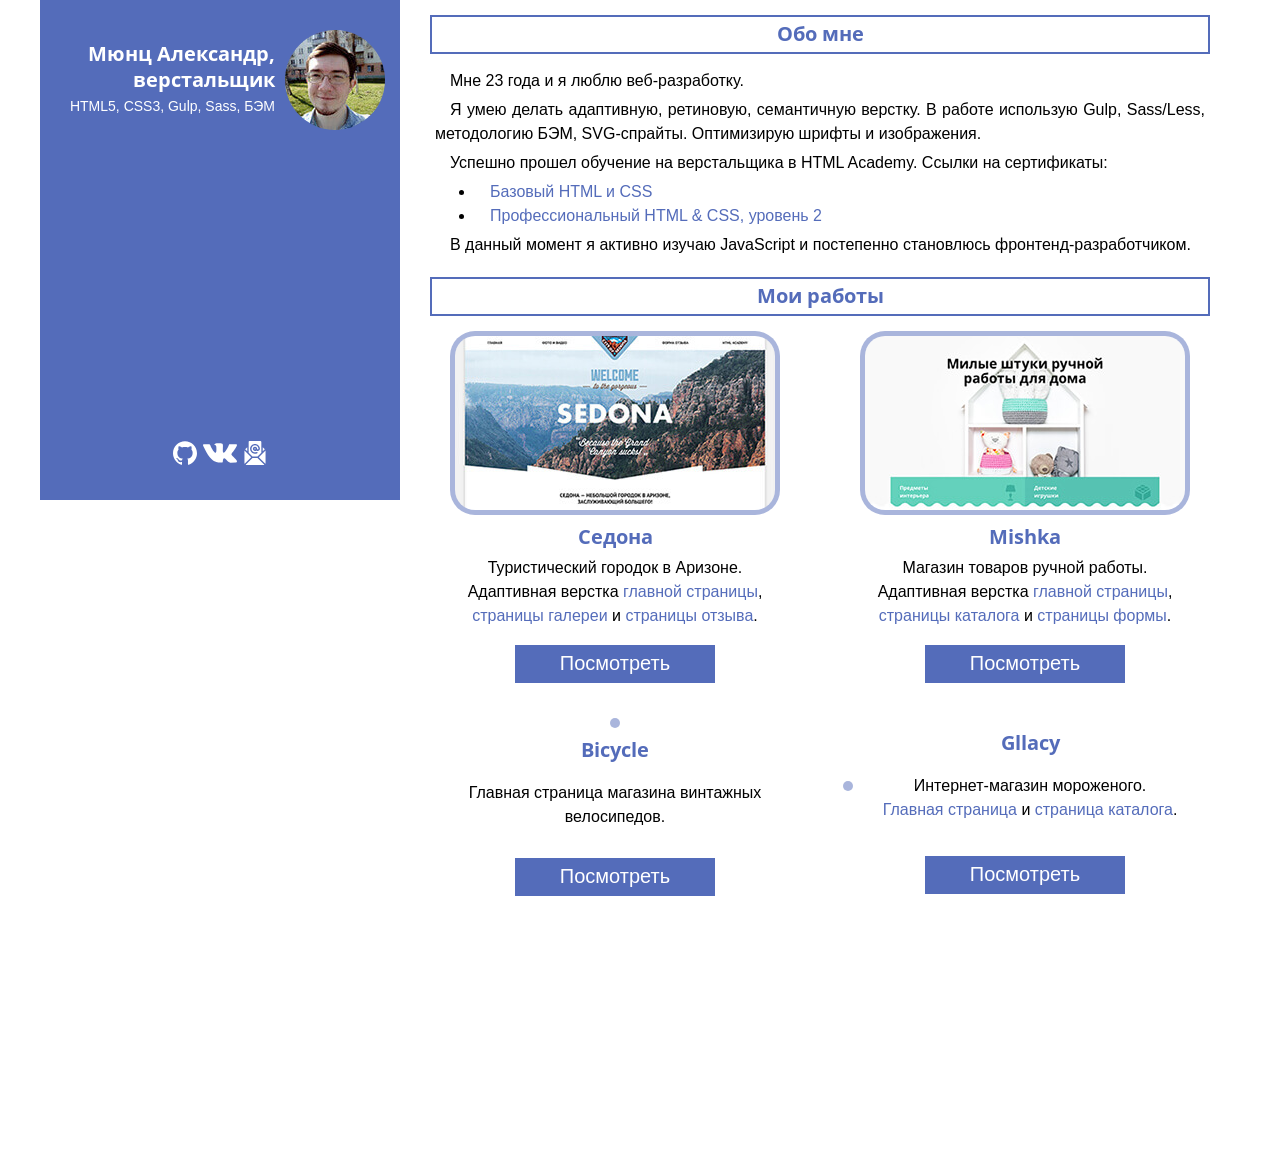
==== commit 73f03121: "Добавляет проект Mishka" ====
--- a/index.html
+++ b/index.html
@@ -1 +1,23 @@
-<!DOCTYPE html><html lang="ru"><head><meta charset="utf-8"><meta name="viewport" content="width=device-width,initial-scale=1"><title>Westerling</title><link href="css/style.min.css" rel="stylesheet"><link rel="preload" href="/fonts/OpenSans-Regular.woff2" as="font"></head><body class="page"><svg style="display:none"><symbol viewBox="0 0 512 512" id="icon-vk"><path d="M507.4 370.47c-1.377-2.303-9.89-20.8-50.85-58.815-42.88-39.808-37.12-33.344 14.53-102.176 31.455-41.92 44.03-67.52 40.095-78.465-3.744-10.432-26.88-7.68-26.88-7.68l-76.928.448s-5.696-.768-9.952 1.76c-4.128 2.496-6.784 8.256-6.784 8.256s-12.19 32.447-28.447 60.03c-34.272 58.21-48 61.28-53.6 57.665-13.024-8.416-9.76-33.856-9.76-51.904 0-56.415 8.544-79.935-16.672-86.015-8.383-2.016-14.527-3.36-35.935-3.584-27.456-.287-50.72.097-63.872 6.53-8.768 4.287-15.52 13.855-11.392 14.4 5.09.67 16.61 3.103 22.72 11.423 7.905 10.72 7.617 34.848 7.617 34.848s4.544 66.4-10.592 74.657c-10.4 5.664-24.64-5.888-55.2-58.72-15.648-27.04-27.488-56.96-27.488-56.96s-2.272-5.568-6.336-8.544c-4.927-3.616-11.84-4.768-11.84-4.768l-73.15.448s-10.977.32-15.01 5.088c-3.583 4.257-.287 13.025-.287 13.025S58.663 275.4 123.495 342.95c59.488 61.92 127.008 57.857 127.008 57.857h30.592s9.248-1.024 13.952-6.112c4.352-4.672 4.192-13.44 4.192-13.44s-.61-41.056 18.463-47.104c18.784-5.95 42.912 39.68 68.48 57.25 19.328 13.28 34.016 10.367 34.016 10.367l68.383-.96S524.36 398.6 507.4 370.47z"/></symbol><symbol viewBox="0 0 512 512" id="icon-skype"><path d="M497.28 310.336c3.712-16.672 5.632-33.952 5.632-51.68 0-132.96-109.312-240.768-244.192-240.768-14.208 0-28.16 1.216-41.76 3.52C195.136 7.872 169.312 0 141.632 0 63.392 0 0 62.496 0 139.648c0 25.76 7.104 49.856 19.456 70.624a238.61 238.61 0 0 0-4.96 48.384c0 132.992 109.344 240.8 244.192 240.8 15.296 0 30.24-1.408 44.736-4.032C323.392 505.984 346.176 512 370.4 512c78.208 0 141.6-62.528 141.6-139.616 0-22.304-5.312-43.328-14.72-62.048zm-113.312 63.392c-11.296 15.776-27.968 28.256-49.632 37.088-21.408 8.8-47.04 13.28-76.288 13.28-35.072 0-64.48-6.08-87.456-18.112-16.416-8.736-29.92-20.544-40.192-35.2-10.4-14.72-15.616-29.344-15.616-43.488 0-8.8 3.424-16.448 10.176-22.688 6.688-6.24 15.264-9.344 25.504-9.344 8.384 0 15.616 2.464 21.504 7.36 5.6 4.704 10.432 11.68 14.304 20.608 4.32 9.792 9.024 18.048 13.984 24.48 4.832 6.304 11.712 11.552 20.512 15.68 8.864 4.096 20.8 6.24 35.456 6.24 20.192 0 36.768-4.256 49.184-12.64 12.192-8.16 18.08-18.016 18.08-30.048 0-9.472-3.104-16.96-9.408-22.816-6.656-6.144-15.424-10.912-26.048-14.208-11.104-3.392-26.176-7.104-44.8-10.944-25.376-5.344-46.912-11.68-64-18.88-17.504-7.36-31.648-17.536-41.952-30.272-10.496-12.96-15.808-29.184-15.808-48.256 0-18.176 5.568-34.56 16.576-48.704 10.912-14.048 26.848-25.024 47.424-32.48 20.256-7.392 44.352-11.136 71.648-11.136 21.792 0 40.96 2.496 56.992 7.424 16.096 4.928 29.664 11.584 40.32 19.808 10.752 8.32 18.752 17.12 23.744 26.336 5.056 9.28 7.648 18.528 7.648 27.456 0 8.608-3.36 16.448-10.016 23.232-6.72 6.88-15.168 10.336-25.088 10.336-9.024 0-16.128-2.208-21.024-6.464-4.576-4-9.344-10.24-14.592-19.136-6.08-11.392-13.472-20.384-21.92-26.752-8.224-6.176-21.92-9.248-40.8-9.248-17.472 0-31.744 3.456-42.304 10.304-10.176 6.56-15.136 14.112-15.136 23.072 0 5.472 1.6 10.048 4.896 13.984 3.456 4.224 8.352 7.84 14.56 10.912 6.4 3.168 13.024 5.728 19.648 7.52 6.784 1.856 18.144 4.64 33.792 8.192 19.776 4.16 37.92 8.864 53.984 13.952 16.288 5.088 30.304 11.392 41.824 18.784 11.68 7.52 20.928 17.12 27.52 28.64 6.592 11.616 9.92 25.856 9.92 42.432-.032 19.808-5.792 37.888-17.12 53.696z"/></symbol><symbol viewBox="0 0 512 512" id="icon-github"><path d="M255.968 5.33C114.624 5.33 0 120.4 0 262.352 0 375.89 73.344 472.21 175.104 506.225c12.8 2.368 17.472-5.568 17.472-12.384 0-6.11-.224-22.27-.352-43.71-71.2 15.52-86.24-34.465-86.24-34.465-11.616-29.696-28.416-37.6-28.416-37.6-23.264-15.936 1.728-15.616 1.728-15.616 25.696 1.823 39.2 26.495 39.2 26.495 22.848 39.264 59.936 27.936 74.528 21.344 2.304-16.61 8.928-27.937 16.256-34.37-56.832-6.495-116.608-28.543-116.608-127.007 0-28.064 9.984-51.008 26.368-68.992-2.656-6.495-11.424-32.64 2.496-68 0 0 21.504-6.91 70.4 26.337 20.416-5.696 42.304-8.544 64.096-8.64 21.728.128 43.648 2.944 64.096 8.672 48.864-33.25 70.336-26.337 70.336-26.337 13.952 35.392 5.184 61.504 2.56 68 16.416 17.984 26.304 40.928 26.304 68.992 0 98.72-59.84 120.448-116.864 126.816 9.184 7.937 17.376 23.617 17.376 47.585 0 34.368-.32 62.08-.32 70.496 0 6.88 4.608 14.88 17.6 12.353C438.72 472.145 512 375.857 512 262.353 512 120.4 397.376 5.33 255.968 5.33z"/></symbol><symbol viewBox="0 0 512 512" id="icon-mail"><path d="M31 203.21V467c0 6.927 1.703 13.412 4.51 19.28L174.79 347 31 203.21zM337.21 347l139.28 139.28c2.807-5.868 4.51-12.353 4.51-19.28V203.21L337.21 347zM256 152c-8.262 0-15 6.724-15 15s6.738 15 15 15c10.388 0 13.143-7.123 14.79-16.033-.56-7.77-6.894-13.967-14.79-13.967zM309.79 362H202.21L56.72 507.49C62.59 510.297 69.074 512 76 512h360c6.927 0 13.412-1.703 19.28-4.51L309.79 362zM46 175.79l45 45v-90zM421 130.79v90l45-45z"/><path d="M371.78 0H137.407C128.346 0 121 7.345 121 16.406V250.79L202.21 332h107.58L391 250.79V19.22C391 8.604 382.395 0 371.78 0zm-85.79 200.305C278.01 207.495 267.56 212 256 212c-24.814 0-45-20.186-45-45s20.186-45 45-45 45 20.186 45 45c0 19.828 30 19.828 30 0 0-41.353-33.633-75-75-75s-75 33.647-75 75c0 25.664 12.95 49.292 34.658 63.208 22.266 14.238 49.834 15.586 75.703 3.706 17.884-8.308 30.607 18.95 12.54 27.246-34.383 15.818-72.57 14.7-104.414-5.698C169.136 236.01 151 202.947 151 167c0-57.89 47.11-105 105-105s105 47.11 105 105c0 38.56-45.848 59.637-75.01 33.305z"/></symbol></svg><div class="page__wrapper"><aside class="about"><div class="about__wrapper"><section class="personal"><h2 class="visually-hidden">Персональная информация</h2><p class="personal__avatar"><img class="personal__image" src="img/avatar.jpg" width="100" height="100" alt="Personal-avatar"></p><p class="personal__text"><b class="personal__name">Мюнц Александр, верстальщик</b><br>HTML5, CSS3, Gulp, Sass, БЭМ</p></section><ul class="about__contacts-list contacts"><li class="contacts__item"><a class="contacts__link" href="https://vk.com/id24020528"><svg class="contacts__icon" width="34" height="34"><use xlink:href="#icon-vk"></use></svg></a></li><li class="contacts__item"><a class="contacts__link" href="skype:alexandr13042"><svg class="contacts__icon" width="24" height="24"><use xlink:href="#icon-skype"></use></svg></a></li><li class="contacts__item"><a class="contacts__link" href="https://github.com/Westerling13"><svg class="contacts__icon" width="24" height="24"><use xlink:href="#icon-github"></use></svg></a></li><li class="contacts__item"><a class="contacts__link" href="mailto:a_munz@list.ru"><svg class="contacts__icon" width="24" height="24"><use xlink:href="#icon-mail"></use></svg></a></li></ul></div></aside><main class="page-main"><section class="information"><h2 class="information__title">Обо мне</h2><div class="information__text"><p>Мне 23 года и я начинающий верстальщик.</p><p>Я умею делать адаптивную, ретиновую, семантичную верстку. В работе использую Gulp, Sass, методологию БЭМ, SVG-спрайты. Оптимизирую шрифты и изображения.</p><p>Успешно прошел обучение на верстальщика в HTML Academy. Ссылки на сертификаты:</p><ul><li><a href="https://assets.htmlacademy.ru/certificates/intensive/45/181069.pdf">Базовый HTML и CSS</a></li><li><a href="https://assets.htmlacademy.ru/certificates/intensive/71/181069.pdf">Профессиональный HTML & CSS, уровень 2</a></li></ul><p>В данный момент я активно изучаю JavaScript и в будущем собираюсь стать профессиональным фронтенд-разработчиком.</p></div></section><section class="portfolio"><h2 class="portfolio__title">Мои работы</h2><ul class="portfolio__list"><li class="portfolio__item work"><div class="work__image"><picture><source media="(min-width: 1200px)" srcset="img/sedona-desktop.jpg"><img src="img/sedona-mobile.jpg" width="320" height="174" alt="Превью Седоны"></picture></div><div class="work__text"><h3 class="work__title">Седона</h3><p class="work__description">Туристический городок в Аризоне.<br>Адаптивная верстка <a class="work__link" href="projects/sedona/index.html">главной страницы</a>, <a class="work__link" href="projects/sedona/gallery.html">страницы галереи</a> и <a class="work__link" href="projects/sedona/form.html">страницы отзыва</a>.</p></div><a class="work__button" href="projects/sedona/index.html">Посмотреть</a></li><li class="portfolio__item work"><div class="work__image"><picture><source media="(min-width: 1200px)" srcset="img/bicycle-desktop.jpg"><img src="img/bicycle-mobile.jpg" width="320" height="174" alt="Превью Седоны"></picture></div><div class="work__text"><h3 class="work__title">Bicycle</h3><p class="work__description">Главная страница магазина винтажных велосипедов.</p></div><a class="work__button" href="projects/bicycle/index.html">Посмотреть</a></li><li class="portfolio__item work"><div class="work__image"><picture><source media="(min-width: 1200px)" srcset="img/gllacy-desktop.jpg"><img src="img/gllacy-mobile.jpg" width="320" height="174" alt="Превью Gllacy"></picture></div><div class="work__text"><h3 class="work__title">Gllacy</h3><p class="work__description">Интернет-магазин мороженого.<br><a class="work__link" href="projects/gllacy/index.html">Главная страница</a> и <a class="work__link" href="projects/gllacy/catalog.html">страница каталога</a>.</p></div><a class="work__button" href="projects/gllacy/index.html">Посмотреть</a></li></ul></section></main></div><script src="js/picturefill.min.js"></script></body></html>+<!DOCTYPE html><html lang="ru"><head><meta charset="utf-8"><meta name="viewport" content="width=device-width,initial-scale=1"><title>Westerling</title><link href="css/style.min.css" rel="stylesheet"><link rel="preload" href="/fonts/OpenSans-Regular.woff2" as="font"><!-- Yandex.Metrika counter --><script type="text/javascript">(function (d, w, c) {
+        (w[c] = w[c] || []).push(function() {
+            try {
+                w.yaCounter49274014 = new Ya.Metrika2({
+                    id:49274014,
+                    clickmap:true,
+                    trackLinks:true,
+                    accurateTrackBounce:true
+                });
+            } catch(e) { }
+        });
+
+        var n = d.getElementsByTagName("script")[0],
+            s = d.createElement("script"),
+            f = function () { n.parentNode.insertBefore(s, n); };
+        s.type = "text/javascript";
+        s.async = true;
+        s.src = "https://mc.yandex.ru/metrika/tag.js";
+
+        if (w.opera == "[object Opera]") {
+            d.addEventListener("DOMContentLoaded", f, false);
+        } else { f(); }
+      })(document, window, "yandex_metrika_callbacks2");</script><noscript><div><img src="https://mc.yandex.ru/watch/49274014" style="position:absolute; left:-9999px;" alt=""></div></noscript><!-- /Yandex.Metrika counter --></head><body class="page"><svg style="display:none"><symbol viewBox="0 0 512 512" id="icon-vk"><path d="M507.4 370.47c-1.377-2.303-9.89-20.8-50.85-58.815-42.88-39.808-37.12-33.344 14.53-102.176 31.455-41.92 44.03-67.52 40.095-78.465-3.744-10.432-26.88-7.68-26.88-7.68l-76.928.448s-5.696-.768-9.952 1.76c-4.128 2.496-6.784 8.256-6.784 8.256s-12.19 32.447-28.447 60.03c-34.272 58.21-48 61.28-53.6 57.665-13.024-8.416-9.76-33.856-9.76-51.904 0-56.415 8.544-79.935-16.672-86.015-8.383-2.016-14.527-3.36-35.935-3.584-27.456-.287-50.72.097-63.872 6.53-8.768 4.287-15.52 13.855-11.392 14.4 5.09.67 16.61 3.103 22.72 11.423 7.905 10.72 7.617 34.848 7.617 34.848s4.544 66.4-10.592 74.657c-10.4 5.664-24.64-5.888-55.2-58.72-15.648-27.04-27.488-56.96-27.488-56.96s-2.272-5.568-6.336-8.544c-4.927-3.616-11.84-4.768-11.84-4.768l-73.15.448s-10.977.32-15.01 5.088c-3.583 4.257-.287 13.025-.287 13.025S58.663 275.4 123.495 342.95c59.488 61.92 127.008 57.857 127.008 57.857h30.592s9.248-1.024 13.952-6.112c4.352-4.672 4.192-13.44 4.192-13.44s-.61-41.056 18.463-47.104c18.784-5.95 42.912 39.68 68.48 57.25 19.328 13.28 34.016 10.367 34.016 10.367l68.383-.96S524.36 398.6 507.4 370.47z"/></symbol><symbol viewBox="0 0 512 512" id="icon-skype"><path d="M497.28 310.336c3.712-16.672 5.632-33.952 5.632-51.68 0-132.96-109.312-240.768-244.192-240.768-14.208 0-28.16 1.216-41.76 3.52C195.136 7.872 169.312 0 141.632 0 63.392 0 0 62.496 0 139.648c0 25.76 7.104 49.856 19.456 70.624a238.61 238.61 0 0 0-4.96 48.384c0 132.992 109.344 240.8 244.192 240.8 15.296 0 30.24-1.408 44.736-4.032C323.392 505.984 346.176 512 370.4 512c78.208 0 141.6-62.528 141.6-139.616 0-22.304-5.312-43.328-14.72-62.048zm-113.312 63.392c-11.296 15.776-27.968 28.256-49.632 37.088-21.408 8.8-47.04 13.28-76.288 13.28-35.072 0-64.48-6.08-87.456-18.112-16.416-8.736-29.92-20.544-40.192-35.2-10.4-14.72-15.616-29.344-15.616-43.488 0-8.8 3.424-16.448 10.176-22.688 6.688-6.24 15.264-9.344 25.504-9.344 8.384 0 15.616 2.464 21.504 7.36 5.6 4.704 10.432 11.68 14.304 20.608 4.32 9.792 9.024 18.048 13.984 24.48 4.832 6.304 11.712 11.552 20.512 15.68 8.864 4.096 20.8 6.24 35.456 6.24 20.192 0 36.768-4.256 49.184-12.64 12.192-8.16 18.08-18.016 18.08-30.048 0-9.472-3.104-16.96-9.408-22.816-6.656-6.144-15.424-10.912-26.048-14.208-11.104-3.392-26.176-7.104-44.8-10.944-25.376-5.344-46.912-11.68-64-18.88-17.504-7.36-31.648-17.536-41.952-30.272-10.496-12.96-15.808-29.184-15.808-48.256 0-18.176 5.568-34.56 16.576-48.704 10.912-14.048 26.848-25.024 47.424-32.48 20.256-7.392 44.352-11.136 71.648-11.136 21.792 0 40.96 2.496 56.992 7.424 16.096 4.928 29.664 11.584 40.32 19.808 10.752 8.32 18.752 17.12 23.744 26.336 5.056 9.28 7.648 18.528 7.648 27.456 0 8.608-3.36 16.448-10.016 23.232-6.72 6.88-15.168 10.336-25.088 10.336-9.024 0-16.128-2.208-21.024-6.464-4.576-4-9.344-10.24-14.592-19.136-6.08-11.392-13.472-20.384-21.92-26.752-8.224-6.176-21.92-9.248-40.8-9.248-17.472 0-31.744 3.456-42.304 10.304-10.176 6.56-15.136 14.112-15.136 23.072 0 5.472 1.6 10.048 4.896 13.984 3.456 4.224 8.352 7.84 14.56 10.912 6.4 3.168 13.024 5.728 19.648 7.52 6.784 1.856 18.144 4.64 33.792 8.192 19.776 4.16 37.92 8.864 53.984 13.952 16.288 5.088 30.304 11.392 41.824 18.784 11.68 7.52 20.928 17.12 27.52 28.64 6.592 11.616 9.92 25.856 9.92 42.432-.032 19.808-5.792 37.888-17.12 53.696z"/></symbol><symbol viewBox="0 0 512 512" id="icon-github"><path d="M255.968 5.33C114.624 5.33 0 120.4 0 262.352 0 375.89 73.344 472.21 175.104 506.225c12.8 2.368 17.472-5.568 17.472-12.384 0-6.11-.224-22.27-.352-43.71-71.2 15.52-86.24-34.465-86.24-34.465-11.616-29.696-28.416-37.6-28.416-37.6-23.264-15.936 1.728-15.616 1.728-15.616 25.696 1.823 39.2 26.495 39.2 26.495 22.848 39.264 59.936 27.936 74.528 21.344 2.304-16.61 8.928-27.937 16.256-34.37-56.832-6.495-116.608-28.543-116.608-127.007 0-28.064 9.984-51.008 26.368-68.992-2.656-6.495-11.424-32.64 2.496-68 0 0 21.504-6.91 70.4 26.337 20.416-5.696 42.304-8.544 64.096-8.64 21.728.128 43.648 2.944 64.096 8.672 48.864-33.25 70.336-26.337 70.336-26.337 13.952 35.392 5.184 61.504 2.56 68 16.416 17.984 26.304 40.928 26.304 68.992 0 98.72-59.84 120.448-116.864 126.816 9.184 7.937 17.376 23.617 17.376 47.585 0 34.368-.32 62.08-.32 70.496 0 6.88 4.608 14.88 17.6 12.353C438.72 472.145 512 375.857 512 262.353 512 120.4 397.376 5.33 255.968 5.33z"/></symbol><symbol viewBox="0 0 512 512" id="icon-mail"><path d="M31 203.21V467c0 6.927 1.703 13.412 4.51 19.28L174.79 347 31 203.21zM337.21 347l139.28 139.28c2.807-5.868 4.51-12.353 4.51-19.28V203.21L337.21 347zM256 152c-8.262 0-15 6.724-15 15s6.738 15 15 15c10.388 0 13.143-7.123 14.79-16.033-.56-7.77-6.894-13.967-14.79-13.967zM309.79 362H202.21L56.72 507.49C62.59 510.297 69.074 512 76 512h360c6.927 0 13.412-1.703 19.28-4.51L309.79 362zM46 175.79l45 45v-90zM421 130.79v90l45-45z"/><path d="M371.78 0H137.407C128.346 0 121 7.345 121 16.406V250.79L202.21 332h107.58L391 250.79V19.22C391 8.604 382.395 0 371.78 0zm-85.79 200.305C278.01 207.495 267.56 212 256 212c-24.814 0-45-20.186-45-45s20.186-45 45-45 45 20.186 45 45c0 19.828 30 19.828 30 0 0-41.353-33.633-75-75-75s-75 33.647-75 75c0 25.664 12.95 49.292 34.658 63.208 22.266 14.238 49.834 15.586 75.703 3.706 17.884-8.308 30.607 18.95 12.54 27.246-34.383 15.818-72.57 14.7-104.414-5.698C169.136 236.01 151 202.947 151 167c0-57.89 47.11-105 105-105s105 47.11 105 105c0 38.56-45.848 59.637-75.01 33.305z"/></symbol></svg><div class="page__wrapper"><aside class="about"><div class="about__wrapper"><section class="personal"><h2 class="visually-hidden">Персональная информация</h2><p class="personal__avatar"><img class="personal__image" src="img/avatar.jpg" width="100" height="100" alt="Personal-avatar"></p><p class="personal__text"><b class="personal__name">Мюнц Александр, верстальщик</b><br>HTML5, CSS3, Gulp, Sass, БЭМ</p></section><ul class="about__contacts-list contacts"><li class="contacts__item"><a class="contacts__link" href="https://github.com/Westerling13"><svg class="contacts__icon" width="24" height="24"><use xlink:href="#icon-github"></use></svg></a></li><li class="contacts__item"><a class="contacts__link" href="https://vk.com/id24020528"><svg class="contacts__icon" width="34" height="34"><use xlink:href="#icon-vk"></use></svg></a></li><li class="contacts__item"><a class="contacts__link" href="mailto:a_munz@list.ru"><svg class="contacts__icon" width="24" height="24"><use xlink:href="#icon-mail"></use></svg></a></li></ul></div></aside><main class="page-main"><section class="information"><h2 class="information__title">Обо мне</h2><div class="information__text"><p>Мне 23 года и я люблю веб-разработку.</p><p>Я умею делать адаптивную, ретиновую, семантичную верстку. В работе использую Gulp, Sass/Less, методологию БЭМ, SVG-спрайты. Оптимизирую шрифты и изображения.</p><p>Успешно прошел обучение на верстальщика в HTML Academy. Ссылки на сертификаты:</p><ul><li><a href="https://assets.htmlacademy.ru/certificates/intensive/45/181069.pdf">Базовый HTML и CSS</a></li><li><a href="https://assets.htmlacademy.ru/certificates/intensive/71/181069.pdf">Профессиональный HTML & CSS, уровень 2</a></li></ul><p>В данный момент я активно изучаю JavaScript и постепенно становлюсь фронтенд-разработчиком.</p></div></section><section class="portfolio"><h2 class="portfolio__title">Мои работы</h2><ul class="portfolio__list"><li class="portfolio__item work"><div class="work__image"><picture><source media="(min-width: 1200px)" srcset="img/sedona-desktop.jpg"><img src="img/sedona-mobile.jpg" width="320" height="174" alt="Превью Седоны"></picture></div><div class="work__text"><h3 class="work__title">Седона</h3><p class="work__description">Туристический городок в Аризоне.<br>Адаптивная верстка <a class="work__link" href="projects/sedona/index.html">главной страницы</a>, <a class="work__link" href="projects/sedona/gallery.html">страницы галереи</a> и <a class="work__link" href="projects/sedona/form.html">страницы отзыва</a>.</p></div><a class="work__button" href="projects/sedona/index.html">Посмотреть</a></li><li class="portfolio__item work"><div class="work__image"><picture><source media="(min-width: 1200px)" srcset="img/mishka-desktop.jpg"><img src="img/mishka-mobile.jpg" width="320" height="174" alt="Превью Gllacy"></picture></div><div class="work__text"><h3 class="work__title">Mishka</h3><p class="work__description">Магазин товаров ручной работы.<br>Адаптивная верстка <a class="work__link" href="projects/mishka/index.html">главной страницы</a>, <a class="work__link" href="projects/mishka/catalog.html">страницы каталога</a> и <a class="work__link" href="projects/mishka/form.html">страницы формы</a>.</p></div><a class="work__button" href="projects/mishka/index.html">Посмотреть</a></li><li class="portfolio__item work"><div class="work__image"><picture><source media="(min-width: 1200px)" srcset="img/bicycle-desktop.jpg"><img src="img/bicycle-mobile.jpg" width="320" height="174" alt="Превью Седоны"></picture></div><div class="work__text"><h3 class="work__title">Bicycle</h3><p class="work__description">Главная страница магазина винтажных велосипедов.</p></div><a class="work__button" href="projects/bicycle/index.html">Посмотреть</a></li><li class="portfolio__item work"><div class="work__image"><picture><source media="(min-width: 1200px)" srcset="img/gllacy-desktop.jpg"><img src="img/gllacy-mobile.jpg" width="320" height="174" alt="Превью Gllacy"></picture></div><div class="work__text"><h3 class="work__title">Gllacy</h3><p class="work__description">Интернет-магазин мороженого.<br><a class="work__link" href="projects/gllacy/index.html">Главная страница</a> и <a class="work__link" href="projects/gllacy/catalog.html">страница каталога</a>.</p></div><a class="work__button" href="projects/gllacy/index.html">Посмотреть</a></li></ul></section></main></div><script src="js/picturefill.min.js"></script></body></html>
--- a/css/style.min.css
+++ b/css/style.min.css
@@ -1,2 +1,2 @@
 /*! normalize.css v8.0.0 | MIT License | github.com/necolas/normalize.css */
-html{line-height:1.15;-webkit-text-size-adjust:100%;box-sizing:border-box}body{min-width:320px;margin:0;padding:0}h1{font-size:2em;margin:.67em 0}hr{box-sizing:content-box;height:0;overflow:visible}code,kbd,pre,samp{font-family:monospace,monospace;font-size:1em}a{background-color:transparent;text-decoration:none}abbr[title]{border-bottom:none;-webkit-text-decoration:underline dotted;text-decoration:underline dotted}b,strong{font-weight:bolder}small{font-size:80%}sub,sup{font-size:75%;line-height:0;position:relative;vertical-align:baseline}sub{bottom:-.25em}sup{top:-.5em}img{border-style:none;display:block;max-width:100%;height:auto}button,input,optgroup,select,textarea{font-family:inherit;font-size:100%;line-height:1.15;margin:0}button,input{overflow:visible}button,select{text-transform:none}[type=button],[type=reset],[type=submit],button{-webkit-appearance:button}[type=button]::-moz-focus-inner,[type=reset]::-moz-focus-inner,[type=submit]::-moz-focus-inner,button::-moz-focus-inner{border-style:none;padding:0}[type=button]:-moz-focusring,[type=reset]:-moz-focusring,[type=submit]:-moz-focusring,button:-moz-focusring{outline:1px dotted ButtonText}fieldset{padding:.35em .75em .625em}legend{color:inherit;display:table;max-width:100%;white-space:normal}progress{vertical-align:baseline}textarea{overflow:auto}[type=checkbox],[type=radio],legend{box-sizing:border-box;padding:0}[type=number]::-webkit-inner-spin-button,[type=number]::-webkit-outer-spin-button{height:auto}[type=search]{-webkit-appearance:textfield;outline-offset:-2px}[type=search]::-webkit-search-decoration{-webkit-appearance:none}::-webkit-file-upload-button{-webkit-appearance:button;font:inherit}details{display:block}summary{display:list-item}[hidden],template{display:none}*,::after,::before{box-sizing:inherit}.visually-hidden:not(:focus):not(:active),input[type=checkbox].visually-hidden,input[type=radio].visually-hidden{position:absolute;width:1px;height:1px;margin:-1px;padding:0;border:0;white-space:nowrap;-webkit-clip-path:inset(100%);clip-path:inset(100%);clip:rect(0 0 0 0);overflow:hidden}@font-face{font-weight:400;font-family:"Open Sans";font-style:normal;font-display:swap;src:url(../fonts/OpenSans-Regular.woff2),url(../fonts/OpenSans-Regular.woff)}@font-face{font-weight:700;font-family:"Open Sans";font-style:normal;font-display:swap;src:url(../fonts/OpenSans-Bold.woff2),url(../fonts/OpenSans-Bold.woff)}.page__wrapper{width:320px;margin:0 auto}@media (min-width:768px){.page__wrapper{width:768px}}@media (min-width:1200px){.page__wrapper{display:flex;width:1200px}}.about{background-color:#546cba}.about__wrapper{display:flex;flex-wrap:wrap;justify-content:center;padding:15px 5px}@media (min-width:768px){.about__wrapper{justify-content:space-between;padding:15px}.about__contacts-list{order:-1}}@media (min-width:1200px){.about{width:360px;background-color:transparent}.about__wrapper{position:fixed;justify-content:center;align-content:space-between;width:360px;height:500px;padding:30px 15px;background-color:#546cba}.about__contacts-list{order:1}}.personal{display:flex;justify-content:space-between;align-items:center;font-family:"Open Sans","Arial",sans-serif;font-size:14px;line-height:24px;color:#fff}.personal__avatar{flex-shrink:0;order:1;width:100px;height:100px;margin:0;border-radius:50%;overflow:hidden}.personal__name{font-size:20px;font-weight:700}.personal__text{display:block;width:auto;margin:0 10px 0 0;text-align:right}.page-main{width:100%}@media (min-width:1200px){.page-main{width:840px;padding:0 30px}}.information{padding:15px 0 0;font-family:"Open Sans","Arial",sans-serif;font-size:16px;line-height:24px;font-weight:400}.information__title{display:block;width:100%;margin:0 0 15px;padding:5px 0 6px;font-size:20px;font-weight:700;text-align:center;color:#546cba;border:2px solid #546cba;background-color:#fff}.information__text{padding:0 5px;text-align:justify;text-indent:15px}.information__text p,.information__text ul{margin:0 0 5px}.information__text a{color:#546cba}.information__text a:focus,.information__text a:hover{text-decoration:underline}.contacts{display:flex;margin:0;padding:0;list-style:none}.contacts__link{display:flex;justify-content:center;align-items:center;width:35px;height:35px}.contacts__link:focus .contacts__icon,.contacts__link:hover .contacts__icon{opacity:.6}.contacts__icon{display:block;fill:#fff}@media (min-width:768px){.contacts{flex-direction:column}}@media (min-width:1200px){.contacts{flex-direction:row}}.portfolio{padding:15px 0 0;font-family:"Open Sans","Arial",sans-serif;font-size:16px;line-height:24px;font-weight:400}.portfolio__title{display:block;width:100%;margin:0 0 5px;padding:5px 0 6px;font-size:20px;font-weight:700;text-align:center;color:#546cba;border:2px solid #546cba;background-color:#fff}.portfolio__list{margin:0;padding:10px 0 0;list-style:none}.portfolio__item{width:320px;margin-bottom:10px}@media (min-width:768px){.portfolio__list{display:flex;flex-wrap:wrap;justify-content:flex-start;padding:10px 30px}.portfolio__item{margin:0 68px 15px 0}.portfolio__item:nth-child(2n){margin-right:0}}@media (min-width:1200px){.portfolio__list{padding:10px 0}.portfolio__item{margin-right:40px}}.work,.work__image{transition:all 300ms ease-in}.work{display:flex;flex-wrap:wrap;justify-content:center;align-items:center;width:320px;font-family:"Open Sans","Arial",sans-serif;font-size:16px;line-height:24px;font-weight:400;padding:0 0 10px;border-radius:30px}.work:hover,.work:hover .work__image{box-shadow:2px 2px 16px 0 rgba(32,32,32,.4)}.work:hover .work__image{background-color:rgba(84,108,186,.8)}.work__image{padding:5px;border-radius:25px;background-color:rgba(84,108,186,.5);overflow:hidden}.work__image img{width:100%;border-radius:20px}.work__text{display:flex;flex-wrap:wrap;justify-content:center;min-height:130px;padding:10px 0 15px}.work__title{margin:0 0 5px;font-weight:700;font-size:20px;text-align:center;color:#546cba}.work__description{margin:0;width:100%;text-align:center}.work__link{color:#546cba}.work__link:focus,.work__link:hover{text-decoration:underline}.work__button{display:block;width:200px;padding:6px 0 8px;font-size:20px;text-align:center;color:#fff;background-color:#546cba;transition:all 200ms ease-out}.work__button:focus,.work__button:hover{box-shadow:2px 2px 16px 0 rgba(32,32,32,.6)}@media (min-width:1200px){.work{width:370px;padding:0 0 20px}}
+html{line-height:1.15;-webkit-text-size-adjust:100%;box-sizing:border-box}body{min-width:320px;margin:0;padding:0}h1{font-size:2em;margin:.67em 0}hr{box-sizing:content-box;height:0;overflow:visible}code,kbd,pre,samp{font-family:monospace,monospace;font-size:1em}a{background-color:transparent;text-decoration:none}abbr[title]{border-bottom:none;-webkit-text-decoration:underline dotted;text-decoration:underline dotted}b,strong{font-weight:bolder}small{font-size:80%}sub,sup{font-size:75%;line-height:0;position:relative;vertical-align:baseline}sub{bottom:-.25em}sup{top:-.5em}img{border-style:none;display:block;max-width:100%;height:auto}button,input,optgroup,select,textarea{font-family:inherit;font-size:100%;line-height:1.15;margin:0}button,input{overflow:visible}button,select{text-transform:none}[type=button],[type=reset],[type=submit],button{-webkit-appearance:button}[type=button]::-moz-focus-inner,[type=reset]::-moz-focus-inner,[type=submit]::-moz-focus-inner,button::-moz-focus-inner{border-style:none;padding:0}[type=button]:-moz-focusring,[type=reset]:-moz-focusring,[type=submit]:-moz-focusring,button:-moz-focusring{outline:1px dotted ButtonText}fieldset{padding:.35em .75em .625em}legend{color:inherit;display:table;max-width:100%;white-space:normal}progress{vertical-align:baseline}textarea{overflow:auto}[type=checkbox],[type=radio],legend{box-sizing:border-box;padding:0}[type=number]::-webkit-inner-spin-button,[type=number]::-webkit-outer-spin-button{height:auto}[type=search]{-webkit-appearance:textfield;outline-offset:-2px}[type=search]::-webkit-search-decoration{-webkit-appearance:none}::-webkit-file-upload-button{-webkit-appearance:button;font:inherit}details{display:block}summary{display:list-item}[hidden],template{display:none}*,::after,::before{box-sizing:inherit}.visually-hidden:not(:focus):not(:active),input[type=checkbox].visually-hidden,input[type=radio].visually-hidden{position:absolute;width:1px;height:1px;margin:-1px;padding:0;border:0;white-space:nowrap;-webkit-clip-path:inset(100%);clip-path:inset(100%);clip:rect(0 0 0 0);overflow:hidden}@font-face{font-weight:400;font-family:"Open Sans";font-style:normal;font-display:swap;src:url(../fonts/OpenSans-Regular.woff2),url(../fonts/OpenSans-Regular.woff)}@font-face{font-weight:700;font-family:"Open Sans";font-style:normal;font-display:swap;src:url(../fonts/OpenSans-Bold.woff2),url(../fonts/OpenSans-Bold.woff)}.page__wrapper{width:320px;margin:0 auto}@media (min-width:768px){.page__wrapper{width:768px}}@media (min-width:1200px){.page__wrapper{display:flex;width:1200px}}.about{background-color:#546cba}.about__wrapper{display:flex;flex-wrap:wrap;justify-content:center;padding:15px 5px}@media (min-width:768px){.about__wrapper{justify-content:space-between;padding:15px}.about__contacts-list{order:-1}}@media (min-width:1200px){.about{width:360px;background-color:transparent}.about__wrapper{position:fixed;justify-content:center;align-content:space-between;width:360px;height:500px;padding:30px 15px;background-color:#546cba}.about__contacts-list{order:1}}.personal{display:flex;justify-content:space-between;align-items:center;font-family:"Open Sans","Arial",sans-serif;font-size:14px;line-height:24px;color:#fff}.personal__avatar{flex-shrink:0;order:1;width:100px;height:100px;margin:0;border-radius:50%;overflow:hidden}.personal__name{font-size:20px;font-weight:700}.personal__text{display:block;width:auto;margin:0 10px 0 0;text-align:right}.page-main{width:100%}@media (min-width:1200px){.page-main{width:840px;padding:0 30px}}.information{padding:15px 0 0;font-family:"Open Sans","Arial",sans-serif;font-size:16px;line-height:24px;font-weight:400}.information__title{display:block;width:100%;margin:0 0 15px;padding:5px 0 6px;font-size:20px;font-weight:700;text-align:center;color:#546cba;border:2px solid #546cba;background-color:#fff}.information__text{padding:0 5px;text-align:justify;text-indent:15px}.information__text p,.information__text ul{margin:0 0 5px}.information__text a{color:#546cba}.information__text a:focus,.information__text a:hover{text-decoration:underline}.contacts{display:flex;margin:0;padding:0;list-style:none}.contacts__link{display:flex;justify-content:center;align-items:center;width:35px;height:35px}.contacts__link:focus .contacts__icon,.contacts__link:hover .contacts__icon{opacity:.6}.contacts__icon{display:block;fill:#fff}@media (min-width:768px){.contacts{flex-direction:column}}@media (min-width:1200px){.contacts{flex-direction:row}}.portfolio{padding:15px 0 0;font-family:"Open Sans","Arial",sans-serif;font-size:16px;line-height:24px;font-weight:400}.portfolio__title{display:block;width:100%;margin:0 0 5px;padding:5px 0 6px;font-size:20px;font-weight:700;text-align:center;color:#546cba;border:2px solid #546cba;background-color:#fff}.portfolio__list{margin:0;padding:10px 0 0;list-style:none}.portfolio__item{width:320px;margin-bottom:10px}@media (min-width:768px){.portfolio__list{display:flex;flex-wrap:wrap;justify-content:flex-start;padding:10px 30px}.portfolio__item{margin:0 68px 15px 0}.portfolio__item:nth-child(2n){margin-right:0}}@media (min-width:1200px){.portfolio__list{padding:10px 0}.portfolio__item{margin-right:40px}}.work,.work__image{transition:all 300ms ease-in}.work{display:flex;flex-wrap:wrap;justify-content:center;align-items:center;width:320px;font-family:"Open Sans","Arial",sans-serif;font-size:16px;line-height:24px;font-weight:400;padding:0 0 10px;border-radius:30px}.work:hover,.work:hover .work__image{box-shadow:2px 2px 16px 0 rgba(32,32,32,.4)}.work:hover .work__image{background-color:rgba(84,108,186,.8)}.work__image{padding:5px;border-radius:25px;background-color:rgba(84,108,186,.5);overflow:hidden}.work__image img{width:100%;border-radius:20px}.work__text{display:flex;flex-wrap:wrap;justify-content:center;min-height:130px;padding:10px 0 15px}.work__title{margin:0 0 5px;font-weight:700;font-size:20px;text-align:center;color:#546cba}.work__description{margin:0;width:100%;text-align:center}.work__link{color:#546cba}.work__link:focus,.work__link:hover{text-decoration:underline}.work__button{display:block;width:200px;padding:6px 0 8px;font-size:20px;text-align:center;color:#fff;background-color:#546cba;transition:all 200ms ease-out}.work__button:focus,.work__button:hover{box-shadow:2px 2px 16px 0 rgba(32,32,32,.6)}@media (min-width:1200px){.work{width:370px;padding:0 0 20px}}
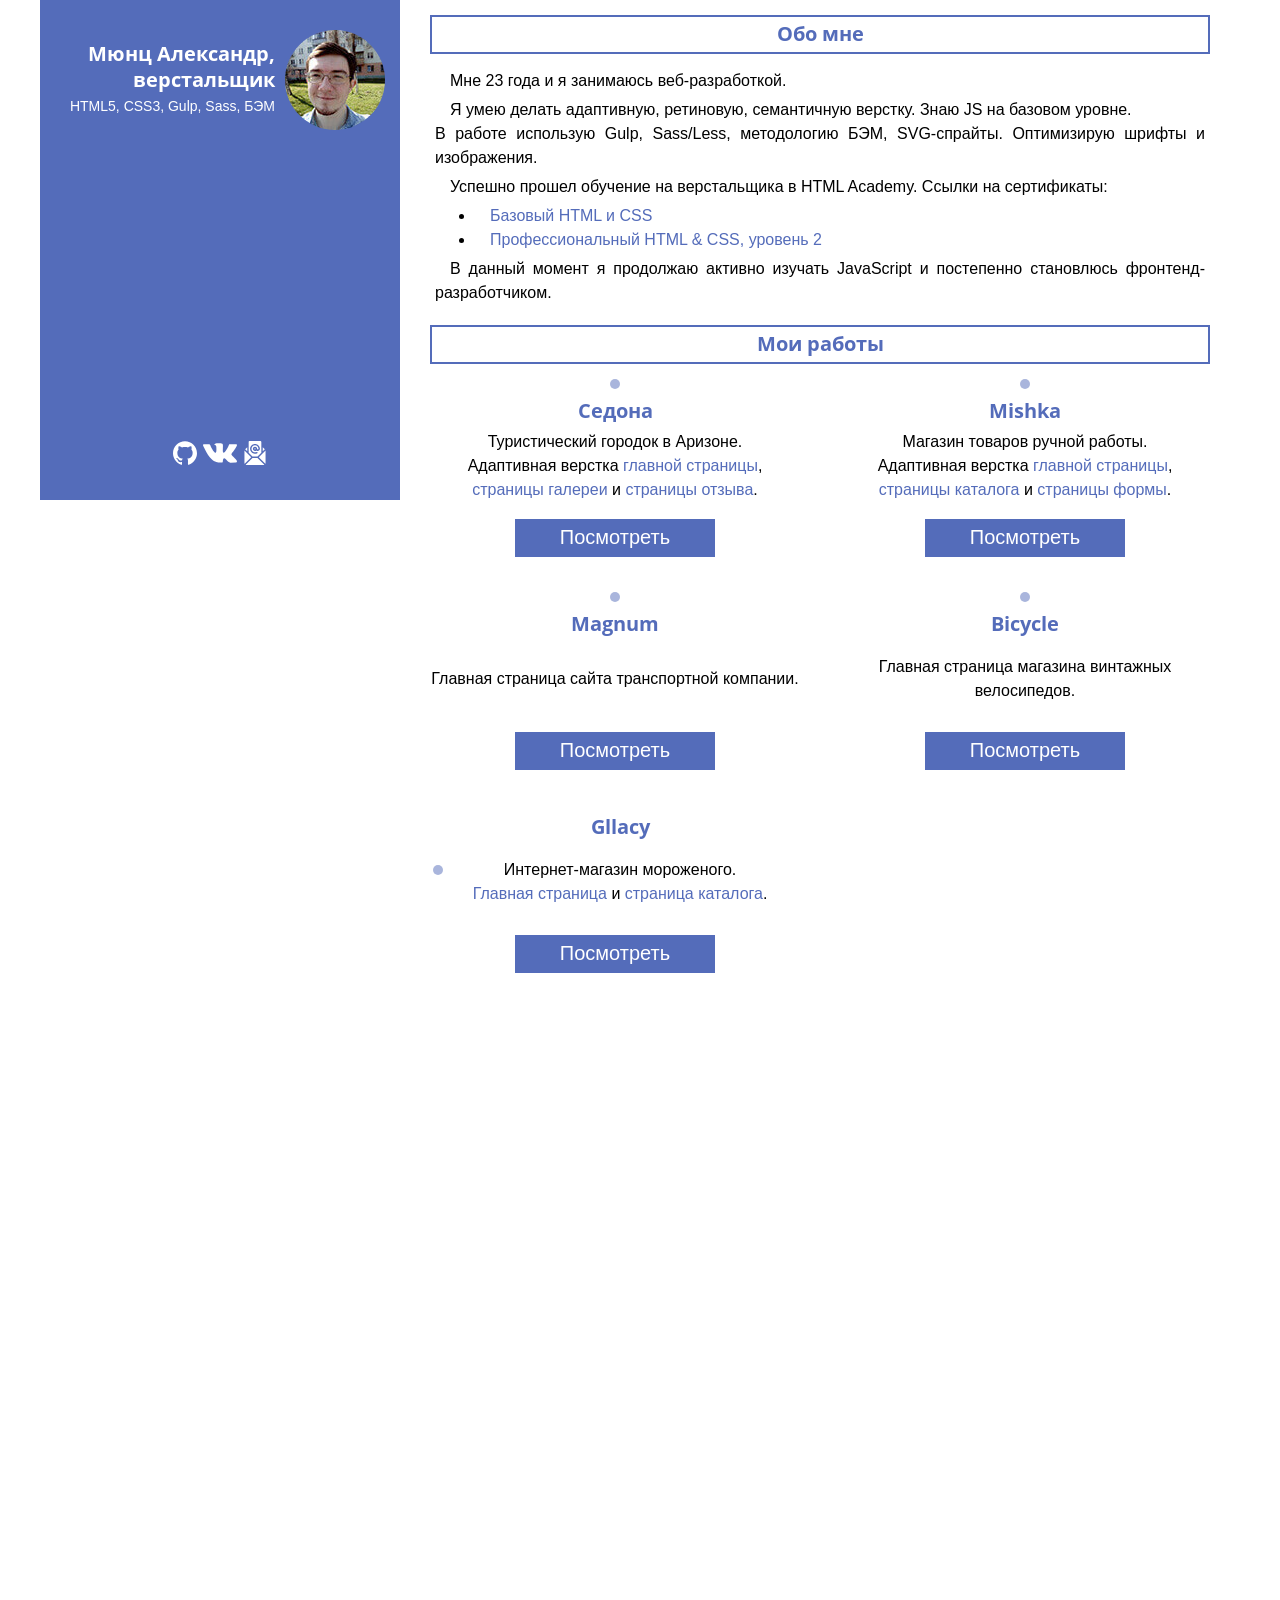
==== commit 10dcb9c2: "Добавляет проект Магнум на главную страницу" ====
--- a/index.html
+++ b/index.html
@@ -20,4 +20,4 @@
         if (w.opera == "[object Opera]") {
             d.addEventListener("DOMContentLoaded", f, false);
         } else { f(); }
-      })(document, window, "yandex_metrika_callbacks2");</script><noscript><div><img src="https://mc.yandex.ru/watch/49274014" style="position:absolute; left:-9999px;" alt=""></div></noscript><!-- /Yandex.Metrika counter --></head><body class="page"><svg style="display:none"><symbol viewBox="0 0 512 512" id="icon-vk"><path d="M507.4 370.47c-1.377-2.303-9.89-20.8-50.85-58.815-42.88-39.808-37.12-33.344 14.53-102.176 31.455-41.92 44.03-67.52 40.095-78.465-3.744-10.432-26.88-7.68-26.88-7.68l-76.928.448s-5.696-.768-9.952 1.76c-4.128 2.496-6.784 8.256-6.784 8.256s-12.19 32.447-28.447 60.03c-34.272 58.21-48 61.28-53.6 57.665-13.024-8.416-9.76-33.856-9.76-51.904 0-56.415 8.544-79.935-16.672-86.015-8.383-2.016-14.527-3.36-35.935-3.584-27.456-.287-50.72.097-63.872 6.53-8.768 4.287-15.52 13.855-11.392 14.4 5.09.67 16.61 3.103 22.72 11.423 7.905 10.72 7.617 34.848 7.617 34.848s4.544 66.4-10.592 74.657c-10.4 5.664-24.64-5.888-55.2-58.72-15.648-27.04-27.488-56.96-27.488-56.96s-2.272-5.568-6.336-8.544c-4.927-3.616-11.84-4.768-11.84-4.768l-73.15.448s-10.977.32-15.01 5.088c-3.583 4.257-.287 13.025-.287 13.025S58.663 275.4 123.495 342.95c59.488 61.92 127.008 57.857 127.008 57.857h30.592s9.248-1.024 13.952-6.112c4.352-4.672 4.192-13.44 4.192-13.44s-.61-41.056 18.463-47.104c18.784-5.95 42.912 39.68 68.48 57.25 19.328 13.28 34.016 10.367 34.016 10.367l68.383-.96S524.36 398.6 507.4 370.47z"/></symbol><symbol viewBox="0 0 512 512" id="icon-skype"><path d="M497.28 310.336c3.712-16.672 5.632-33.952 5.632-51.68 0-132.96-109.312-240.768-244.192-240.768-14.208 0-28.16 1.216-41.76 3.52C195.136 7.872 169.312 0 141.632 0 63.392 0 0 62.496 0 139.648c0 25.76 7.104 49.856 19.456 70.624a238.61 238.61 0 0 0-4.96 48.384c0 132.992 109.344 240.8 244.192 240.8 15.296 0 30.24-1.408 44.736-4.032C323.392 505.984 346.176 512 370.4 512c78.208 0 141.6-62.528 141.6-139.616 0-22.304-5.312-43.328-14.72-62.048zm-113.312 63.392c-11.296 15.776-27.968 28.256-49.632 37.088-21.408 8.8-47.04 13.28-76.288 13.28-35.072 0-64.48-6.08-87.456-18.112-16.416-8.736-29.92-20.544-40.192-35.2-10.4-14.72-15.616-29.344-15.616-43.488 0-8.8 3.424-16.448 10.176-22.688 6.688-6.24 15.264-9.344 25.504-9.344 8.384 0 15.616 2.464 21.504 7.36 5.6 4.704 10.432 11.68 14.304 20.608 4.32 9.792 9.024 18.048 13.984 24.48 4.832 6.304 11.712 11.552 20.512 15.68 8.864 4.096 20.8 6.24 35.456 6.24 20.192 0 36.768-4.256 49.184-12.64 12.192-8.16 18.08-18.016 18.08-30.048 0-9.472-3.104-16.96-9.408-22.816-6.656-6.144-15.424-10.912-26.048-14.208-11.104-3.392-26.176-7.104-44.8-10.944-25.376-5.344-46.912-11.68-64-18.88-17.504-7.36-31.648-17.536-41.952-30.272-10.496-12.96-15.808-29.184-15.808-48.256 0-18.176 5.568-34.56 16.576-48.704 10.912-14.048 26.848-25.024 47.424-32.48 20.256-7.392 44.352-11.136 71.648-11.136 21.792 0 40.96 2.496 56.992 7.424 16.096 4.928 29.664 11.584 40.32 19.808 10.752 8.32 18.752 17.12 23.744 26.336 5.056 9.28 7.648 18.528 7.648 27.456 0 8.608-3.36 16.448-10.016 23.232-6.72 6.88-15.168 10.336-25.088 10.336-9.024 0-16.128-2.208-21.024-6.464-4.576-4-9.344-10.24-14.592-19.136-6.08-11.392-13.472-20.384-21.92-26.752-8.224-6.176-21.92-9.248-40.8-9.248-17.472 0-31.744 3.456-42.304 10.304-10.176 6.56-15.136 14.112-15.136 23.072 0 5.472 1.6 10.048 4.896 13.984 3.456 4.224 8.352 7.84 14.56 10.912 6.4 3.168 13.024 5.728 19.648 7.52 6.784 1.856 18.144 4.64 33.792 8.192 19.776 4.16 37.92 8.864 53.984 13.952 16.288 5.088 30.304 11.392 41.824 18.784 11.68 7.52 20.928 17.12 27.52 28.64 6.592 11.616 9.92 25.856 9.92 42.432-.032 19.808-5.792 37.888-17.12 53.696z"/></symbol><symbol viewBox="0 0 512 512" id="icon-github"><path d="M255.968 5.33C114.624 5.33 0 120.4 0 262.352 0 375.89 73.344 472.21 175.104 506.225c12.8 2.368 17.472-5.568 17.472-12.384 0-6.11-.224-22.27-.352-43.71-71.2 15.52-86.24-34.465-86.24-34.465-11.616-29.696-28.416-37.6-28.416-37.6-23.264-15.936 1.728-15.616 1.728-15.616 25.696 1.823 39.2 26.495 39.2 26.495 22.848 39.264 59.936 27.936 74.528 21.344 2.304-16.61 8.928-27.937 16.256-34.37-56.832-6.495-116.608-28.543-116.608-127.007 0-28.064 9.984-51.008 26.368-68.992-2.656-6.495-11.424-32.64 2.496-68 0 0 21.504-6.91 70.4 26.337 20.416-5.696 42.304-8.544 64.096-8.64 21.728.128 43.648 2.944 64.096 8.672 48.864-33.25 70.336-26.337 70.336-26.337 13.952 35.392 5.184 61.504 2.56 68 16.416 17.984 26.304 40.928 26.304 68.992 0 98.72-59.84 120.448-116.864 126.816 9.184 7.937 17.376 23.617 17.376 47.585 0 34.368-.32 62.08-.32 70.496 0 6.88 4.608 14.88 17.6 12.353C438.72 472.145 512 375.857 512 262.353 512 120.4 397.376 5.33 255.968 5.33z"/></symbol><symbol viewBox="0 0 512 512" id="icon-mail"><path d="M31 203.21V467c0 6.927 1.703 13.412 4.51 19.28L174.79 347 31 203.21zM337.21 347l139.28 139.28c2.807-5.868 4.51-12.353 4.51-19.28V203.21L337.21 347zM256 152c-8.262 0-15 6.724-15 15s6.738 15 15 15c10.388 0 13.143-7.123 14.79-16.033-.56-7.77-6.894-13.967-14.79-13.967zM309.79 362H202.21L56.72 507.49C62.59 510.297 69.074 512 76 512h360c6.927 0 13.412-1.703 19.28-4.51L309.79 362zM46 175.79l45 45v-90zM421 130.79v90l45-45z"/><path d="M371.78 0H137.407C128.346 0 121 7.345 121 16.406V250.79L202.21 332h107.58L391 250.79V19.22C391 8.604 382.395 0 371.78 0zm-85.79 200.305C278.01 207.495 267.56 212 256 212c-24.814 0-45-20.186-45-45s20.186-45 45-45 45 20.186 45 45c0 19.828 30 19.828 30 0 0-41.353-33.633-75-75-75s-75 33.647-75 75c0 25.664 12.95 49.292 34.658 63.208 22.266 14.238 49.834 15.586 75.703 3.706 17.884-8.308 30.607 18.95 12.54 27.246-34.383 15.818-72.57 14.7-104.414-5.698C169.136 236.01 151 202.947 151 167c0-57.89 47.11-105 105-105s105 47.11 105 105c0 38.56-45.848 59.637-75.01 33.305z"/></symbol></svg><div class="page__wrapper"><aside class="about"><div class="about__wrapper"><section class="personal"><h2 class="visually-hidden">Персональная информация</h2><p class="personal__avatar"><img class="personal__image" src="img/avatar.jpg" width="100" height="100" alt="Personal-avatar"></p><p class="personal__text"><b class="personal__name">Мюнц Александр, верстальщик</b><br>HTML5, CSS3, Gulp, Sass, БЭМ</p></section><ul class="about__contacts-list contacts"><li class="contacts__item"><a class="contacts__link" href="https://github.com/Westerling13"><svg class="contacts__icon" width="24" height="24"><use xlink:href="#icon-github"></use></svg></a></li><li class="contacts__item"><a class="contacts__link" href="https://vk.com/id24020528"><svg class="contacts__icon" width="34" height="34"><use xlink:href="#icon-vk"></use></svg></a></li><li class="contacts__item"><a class="contacts__link" href="mailto:a_munz@list.ru"><svg class="contacts__icon" width="24" height="24"><use xlink:href="#icon-mail"></use></svg></a></li></ul></div></aside><main class="page-main"><section class="information"><h2 class="information__title">Обо мне</h2><div class="information__text"><p>Мне 23 года и я люблю веб-разработку.</p><p>Я умею делать адаптивную, ретиновую, семантичную верстку. В работе использую Gulp, Sass/Less, методологию БЭМ, SVG-спрайты. Оптимизирую шрифты и изображения.</p><p>Успешно прошел обучение на верстальщика в HTML Academy. Ссылки на сертификаты:</p><ul><li><a href="https://assets.htmlacademy.ru/certificates/intensive/45/181069.pdf">Базовый HTML и CSS</a></li><li><a href="https://assets.htmlacademy.ru/certificates/intensive/71/181069.pdf">Профессиональный HTML & CSS, уровень 2</a></li></ul><p>В данный момент я активно изучаю JavaScript и постепенно становлюсь фронтенд-разработчиком.</p></div></section><section class="portfolio"><h2 class="portfolio__title">Мои работы</h2><ul class="portfolio__list"><li class="portfolio__item work"><div class="work__image"><picture><source media="(min-width: 1200px)" srcset="img/sedona-desktop.jpg"><img src="img/sedona-mobile.jpg" width="320" height="174" alt="Превью Седоны"></picture></div><div class="work__text"><h3 class="work__title">Седона</h3><p class="work__description">Туристический городок в Аризоне.<br>Адаптивная верстка <a class="work__link" href="projects/sedona/index.html">главной страницы</a>, <a class="work__link" href="projects/sedona/gallery.html">страницы галереи</a> и <a class="work__link" href="projects/sedona/form.html">страницы отзыва</a>.</p></div><a class="work__button" href="projects/sedona/index.html">Посмотреть</a></li><li class="portfolio__item work"><div class="work__image"><picture><source media="(min-width: 1200px)" srcset="img/mishka-desktop.jpg"><img src="img/mishka-mobile.jpg" width="320" height="174" alt="Превью Gllacy"></picture></div><div class="work__text"><h3 class="work__title">Mishka</h3><p class="work__description">Магазин товаров ручной работы.<br>Адаптивная верстка <a class="work__link" href="projects/mishka/index.html">главной страницы</a>, <a class="work__link" href="projects/mishka/catalog.html">страницы каталога</a> и <a class="work__link" href="projects/mishka/form.html">страницы формы</a>.</p></div><a class="work__button" href="projects/mishka/index.html">Посмотреть</a></li><li class="portfolio__item work"><div class="work__image"><picture><source media="(min-width: 1200px)" srcset="img/bicycle-desktop.jpg"><img src="img/bicycle-mobile.jpg" width="320" height="174" alt="Превью Седоны"></picture></div><div class="work__text"><h3 class="work__title">Bicycle</h3><p class="work__description">Главная страница магазина винтажных велосипедов.</p></div><a class="work__button" href="projects/bicycle/index.html">Посмотреть</a></li><li class="portfolio__item work"><div class="work__image"><picture><source media="(min-width: 1200px)" srcset="img/gllacy-desktop.jpg"><img src="img/gllacy-mobile.jpg" width="320" height="174" alt="Превью Gllacy"></picture></div><div class="work__text"><h3 class="work__title">Gllacy</h3><p class="work__description">Интернет-магазин мороженого.<br><a class="work__link" href="projects/gllacy/index.html">Главная страница</a> и <a class="work__link" href="projects/gllacy/catalog.html">страница каталога</a>.</p></div><a class="work__button" href="projects/gllacy/index.html">Посмотреть</a></li></ul></section></main></div><script src="js/picturefill.min.js"></script></body></html>+      })(document, window, "yandex_metrika_callbacks2");</script><noscript><div><img src="https://mc.yandex.ru/watch/49274014" style="position:absolute; left:-9999px;" alt=""></div></noscript><!-- /Yandex.Metrika counter --></head><body class="page"><svg style="display:none"><symbol viewBox="0 0 512 512" id="icon-vk"><path d="M507.4 370.47c-1.377-2.303-9.89-20.8-50.85-58.815-42.88-39.808-37.12-33.344 14.53-102.176 31.455-41.92 44.03-67.52 40.095-78.465-3.744-10.432-26.88-7.68-26.88-7.68l-76.928.448s-5.696-.768-9.952 1.76c-4.128 2.496-6.784 8.256-6.784 8.256s-12.19 32.447-28.447 60.03c-34.272 58.21-48 61.28-53.6 57.665-13.024-8.416-9.76-33.856-9.76-51.904 0-56.415 8.544-79.935-16.672-86.015-8.383-2.016-14.527-3.36-35.935-3.584-27.456-.287-50.72.097-63.872 6.53-8.768 4.287-15.52 13.855-11.392 14.4 5.09.67 16.61 3.103 22.72 11.423 7.905 10.72 7.617 34.848 7.617 34.848s4.544 66.4-10.592 74.657c-10.4 5.664-24.64-5.888-55.2-58.72-15.648-27.04-27.488-56.96-27.488-56.96s-2.272-5.568-6.336-8.544c-4.927-3.616-11.84-4.768-11.84-4.768l-73.15.448s-10.977.32-15.01 5.088c-3.583 4.257-.287 13.025-.287 13.025S58.663 275.4 123.495 342.95c59.488 61.92 127.008 57.857 127.008 57.857h30.592s9.248-1.024 13.952-6.112c4.352-4.672 4.192-13.44 4.192-13.44s-.61-41.056 18.463-47.104c18.784-5.95 42.912 39.68 68.48 57.25 19.328 13.28 34.016 10.367 34.016 10.367l68.383-.96S524.36 398.6 507.4 370.47z"/></symbol><symbol viewBox="0 0 512 512" id="icon-skype"><path d="M497.28 310.336c3.712-16.672 5.632-33.952 5.632-51.68 0-132.96-109.312-240.768-244.192-240.768-14.208 0-28.16 1.216-41.76 3.52C195.136 7.872 169.312 0 141.632 0 63.392 0 0 62.496 0 139.648c0 25.76 7.104 49.856 19.456 70.624a238.61 238.61 0 0 0-4.96 48.384c0 132.992 109.344 240.8 244.192 240.8 15.296 0 30.24-1.408 44.736-4.032C323.392 505.984 346.176 512 370.4 512c78.208 0 141.6-62.528 141.6-139.616 0-22.304-5.312-43.328-14.72-62.048zm-113.312 63.392c-11.296 15.776-27.968 28.256-49.632 37.088-21.408 8.8-47.04 13.28-76.288 13.28-35.072 0-64.48-6.08-87.456-18.112-16.416-8.736-29.92-20.544-40.192-35.2-10.4-14.72-15.616-29.344-15.616-43.488 0-8.8 3.424-16.448 10.176-22.688 6.688-6.24 15.264-9.344 25.504-9.344 8.384 0 15.616 2.464 21.504 7.36 5.6 4.704 10.432 11.68 14.304 20.608 4.32 9.792 9.024 18.048 13.984 24.48 4.832 6.304 11.712 11.552 20.512 15.68 8.864 4.096 20.8 6.24 35.456 6.24 20.192 0 36.768-4.256 49.184-12.64 12.192-8.16 18.08-18.016 18.08-30.048 0-9.472-3.104-16.96-9.408-22.816-6.656-6.144-15.424-10.912-26.048-14.208-11.104-3.392-26.176-7.104-44.8-10.944-25.376-5.344-46.912-11.68-64-18.88-17.504-7.36-31.648-17.536-41.952-30.272-10.496-12.96-15.808-29.184-15.808-48.256 0-18.176 5.568-34.56 16.576-48.704 10.912-14.048 26.848-25.024 47.424-32.48 20.256-7.392 44.352-11.136 71.648-11.136 21.792 0 40.96 2.496 56.992 7.424 16.096 4.928 29.664 11.584 40.32 19.808 10.752 8.32 18.752 17.12 23.744 26.336 5.056 9.28 7.648 18.528 7.648 27.456 0 8.608-3.36 16.448-10.016 23.232-6.72 6.88-15.168 10.336-25.088 10.336-9.024 0-16.128-2.208-21.024-6.464-4.576-4-9.344-10.24-14.592-19.136-6.08-11.392-13.472-20.384-21.92-26.752-8.224-6.176-21.92-9.248-40.8-9.248-17.472 0-31.744 3.456-42.304 10.304-10.176 6.56-15.136 14.112-15.136 23.072 0 5.472 1.6 10.048 4.896 13.984 3.456 4.224 8.352 7.84 14.56 10.912 6.4 3.168 13.024 5.728 19.648 7.52 6.784 1.856 18.144 4.64 33.792 8.192 19.776 4.16 37.92 8.864 53.984 13.952 16.288 5.088 30.304 11.392 41.824 18.784 11.68 7.52 20.928 17.12 27.52 28.64 6.592 11.616 9.92 25.856 9.92 42.432-.032 19.808-5.792 37.888-17.12 53.696z"/></symbol><symbol viewBox="0 0 512 512" id="icon-github"><path d="M255.968 5.33C114.624 5.33 0 120.4 0 262.352 0 375.89 73.344 472.21 175.104 506.225c12.8 2.368 17.472-5.568 17.472-12.384 0-6.11-.224-22.27-.352-43.71-71.2 15.52-86.24-34.465-86.24-34.465-11.616-29.696-28.416-37.6-28.416-37.6-23.264-15.936 1.728-15.616 1.728-15.616 25.696 1.823 39.2 26.495 39.2 26.495 22.848 39.264 59.936 27.936 74.528 21.344 2.304-16.61 8.928-27.937 16.256-34.37-56.832-6.495-116.608-28.543-116.608-127.007 0-28.064 9.984-51.008 26.368-68.992-2.656-6.495-11.424-32.64 2.496-68 0 0 21.504-6.91 70.4 26.337 20.416-5.696 42.304-8.544 64.096-8.64 21.728.128 43.648 2.944 64.096 8.672 48.864-33.25 70.336-26.337 70.336-26.337 13.952 35.392 5.184 61.504 2.56 68 16.416 17.984 26.304 40.928 26.304 68.992 0 98.72-59.84 120.448-116.864 126.816 9.184 7.937 17.376 23.617 17.376 47.585 0 34.368-.32 62.08-.32 70.496 0 6.88 4.608 14.88 17.6 12.353C438.72 472.145 512 375.857 512 262.353 512 120.4 397.376 5.33 255.968 5.33z"/></symbol><symbol viewBox="0 0 512 512" id="icon-mail"><path d="M31 203.21V467c0 6.927 1.703 13.412 4.51 19.28L174.79 347 31 203.21zM337.21 347l139.28 139.28c2.807-5.868 4.51-12.353 4.51-19.28V203.21L337.21 347zM256 152c-8.262 0-15 6.724-15 15s6.738 15 15 15c10.388 0 13.143-7.123 14.79-16.033-.56-7.77-6.894-13.967-14.79-13.967zM309.79 362H202.21L56.72 507.49C62.59 510.297 69.074 512 76 512h360c6.927 0 13.412-1.703 19.28-4.51L309.79 362zM46 175.79l45 45v-90zM421 130.79v90l45-45z"/><path d="M371.78 0H137.407C128.346 0 121 7.345 121 16.406V250.79L202.21 332h107.58L391 250.79V19.22C391 8.604 382.395 0 371.78 0zm-85.79 200.305C278.01 207.495 267.56 212 256 212c-24.814 0-45-20.186-45-45s20.186-45 45-45 45 20.186 45 45c0 19.828 30 19.828 30 0 0-41.353-33.633-75-75-75s-75 33.647-75 75c0 25.664 12.95 49.292 34.658 63.208 22.266 14.238 49.834 15.586 75.703 3.706 17.884-8.308 30.607 18.95 12.54 27.246-34.383 15.818-72.57 14.7-104.414-5.698C169.136 236.01 151 202.947 151 167c0-57.89 47.11-105 105-105s105 47.11 105 105c0 38.56-45.848 59.637-75.01 33.305z"/></symbol></svg><div class="page__wrapper"><aside class="about"><div class="about__wrapper"><section class="personal"><h2 class="visually-hidden">Персональная информация</h2><p class="personal__avatar"><img class="personal__image" src="img/avatar.jpg" width="100" height="100" alt="Personal-avatar"></p><p class="personal__text"><b class="personal__name">Мюнц Александр, верстальщик</b><br>HTML5, CSS3, Gulp, Sass, БЭМ</p></section><ul class="about__contacts-list contacts"><li class="contacts__item"><a class="contacts__link" href="https://github.com/Westerling13"><svg class="contacts__icon" width="24" height="24"><use xlink:href="#icon-github"></use></svg></a></li><li class="contacts__item"><a class="contacts__link" href="https://vk.com/id24020528"><svg class="contacts__icon" width="34" height="34"><use xlink:href="#icon-vk"></use></svg></a></li><li class="contacts__item"><a class="contacts__link" href="mailto:a_munz@list.ru"><svg class="contacts__icon" width="24" height="24"><use xlink:href="#icon-mail"></use></svg></a></li></ul></div></aside><main class="page-main"><section class="information"><h2 class="information__title">Обо мне</h2><div class="information__text"><p>Мне 23 года и я занимаюсь веб-разработкой.</p><p>Я умею делать адаптивную, ретиновую, семантичную верстку. Знаю JS на базовом уровне.<br>В работе использую Gulp, Sass/Less, методологию БЭМ, SVG-спрайты. Оптимизирую шрифты и изображения.</p><p>Успешно прошел обучение на верстальщика в HTML Academy. Ссылки на сертификаты:</p><ul><li><a href="https://assets.htmlacademy.ru/certificates/intensive/45/181069.pdf">Базовый HTML и CSS</a></li><li><a href="https://assets.htmlacademy.ru/certificates/intensive/71/181069.pdf">Профессиональный HTML & CSS, уровень 2</a></li></ul><p>В данный момент я продолжаю активно изучать JavaScript и постепенно становлюсь фронтенд-разработчиком.</p></div></section><section class="portfolio"><h2 class="portfolio__title">Мои работы</h2><ul class="portfolio__list"><li class="portfolio__item work"><div class="work__image"><picture><source media="(min-width: 1200px)" srcset="img/sedona-desktop.jpg"><img src="img/sedona-mobile.jpg" width="320" height="174" alt="Превью Седоны"></picture></div><div class="work__text"><h3 class="work__title">Седона</h3><p class="work__description">Туристический городок в Аризоне.<br>Адаптивная верстка <a class="work__link" href="projects/sedona/index.html">главной страницы</a>, <a class="work__link" href="projects/sedona/gallery.html">страницы галереи</a> и <a class="work__link" href="projects/sedona/form.html">страницы отзыва</a>.</p></div><a class="work__button" href="projects/sedona/index.html">Посмотреть</a></li><li class="portfolio__item work"><div class="work__image"><picture><source media="(min-width: 1200px)" srcset="img/mishka-desktop.jpg"><img src="img/mishka-mobile.jpg" width="320" height="174" alt="Превью Gllacy"></picture></div><div class="work__text"><h3 class="work__title">Mishka</h3><p class="work__description">Магазин товаров ручной работы.<br>Адаптивная верстка <a class="work__link" href="projects/mishka/index.html">главной страницы</a>, <a class="work__link" href="projects/mishka/catalog.html">страницы каталога</a> и <a class="work__link" href="projects/mishka/form.html">страницы формы</a>.</p></div><a class="work__button" href="projects/mishka/index.html">Посмотреть</a></li><li class="portfolio__item work"><div class="work__image"><picture><source media="(min-width: 1200px)" srcset="img/magnum-desktop.jpg"><img src="img/magnum-mobile.jpg" width="320" height="174" alt="Превью Magnum"></picture></div><div class="work__text"><h3 class="work__title">Magnum</h3><p class="work__description">Главная страница сайта транспортной компании.</p></div><a class="work__button" href="projects/magnum/index.html">Посмотреть</a></li><li class="portfolio__item work"><div class="work__image"><picture><source media="(min-width: 1200px)" srcset="img/bicycle-desktop.jpg"><img src="img/bicycle-mobile.jpg" width="320" height="174" alt="Превью Седоны"></picture></div><div class="work__text"><h3 class="work__title">Bicycle</h3><p class="work__description">Главная страница магазина винтажных велосипедов.</p></div><a class="work__button" href="projects/bicycle/index.html">Посмотреть</a></li><li class="portfolio__item work"><div class="work__image"><picture><source media="(min-width: 1200px)" srcset="img/gllacy-desktop.jpg"><img src="img/gllacy-mobile.jpg" width="320" height="174" alt="Превью Gllacy"></picture></div><div class="work__text"><h3 class="work__title">Gllacy</h3><p class="work__description">Интернет-магазин мороженого.<br><a class="work__link" href="projects/gllacy/index.html">Главная страница</a> и <a class="work__link" href="projects/gllacy/catalog.html">страница каталога</a>.</p></div><a class="work__button" href="projects/gllacy/index.html">Посмотреть</a></li></ul></section></main></div><script src="js/picturefill.min.js"></script></body></html>
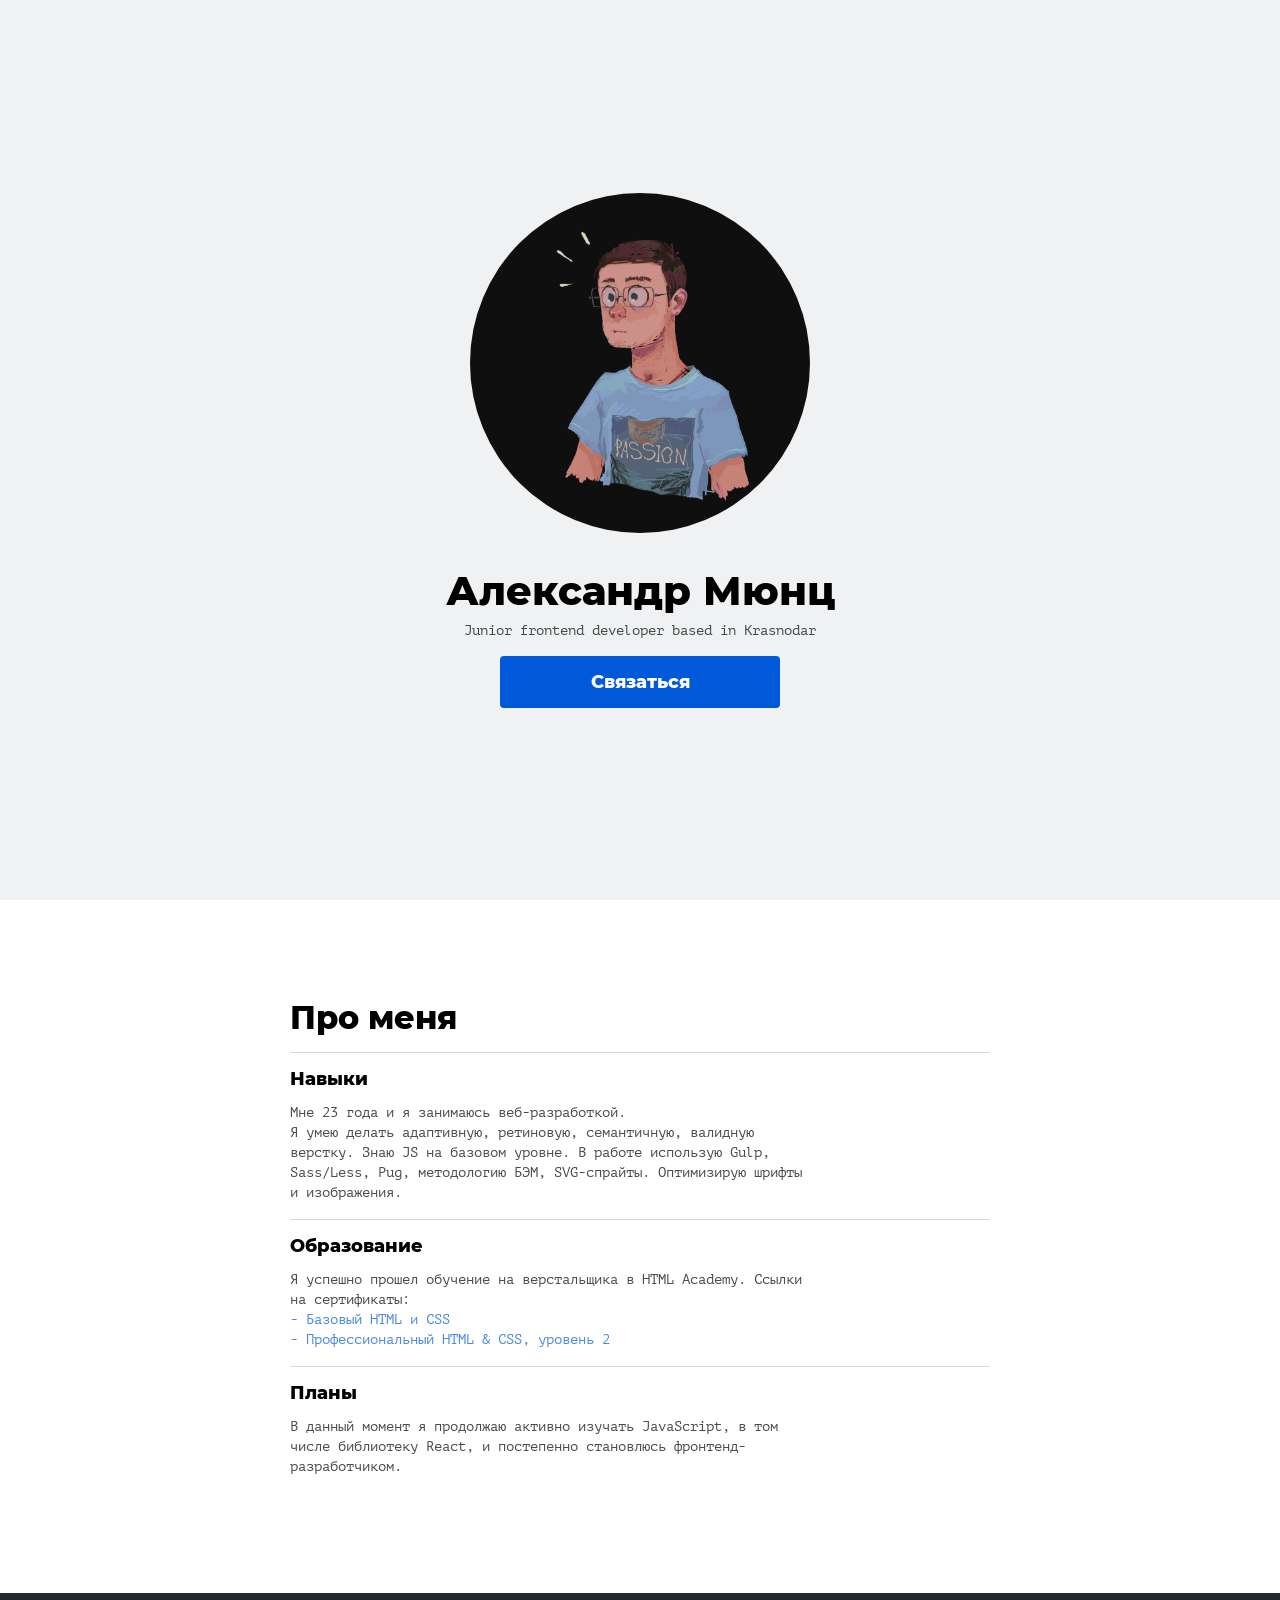
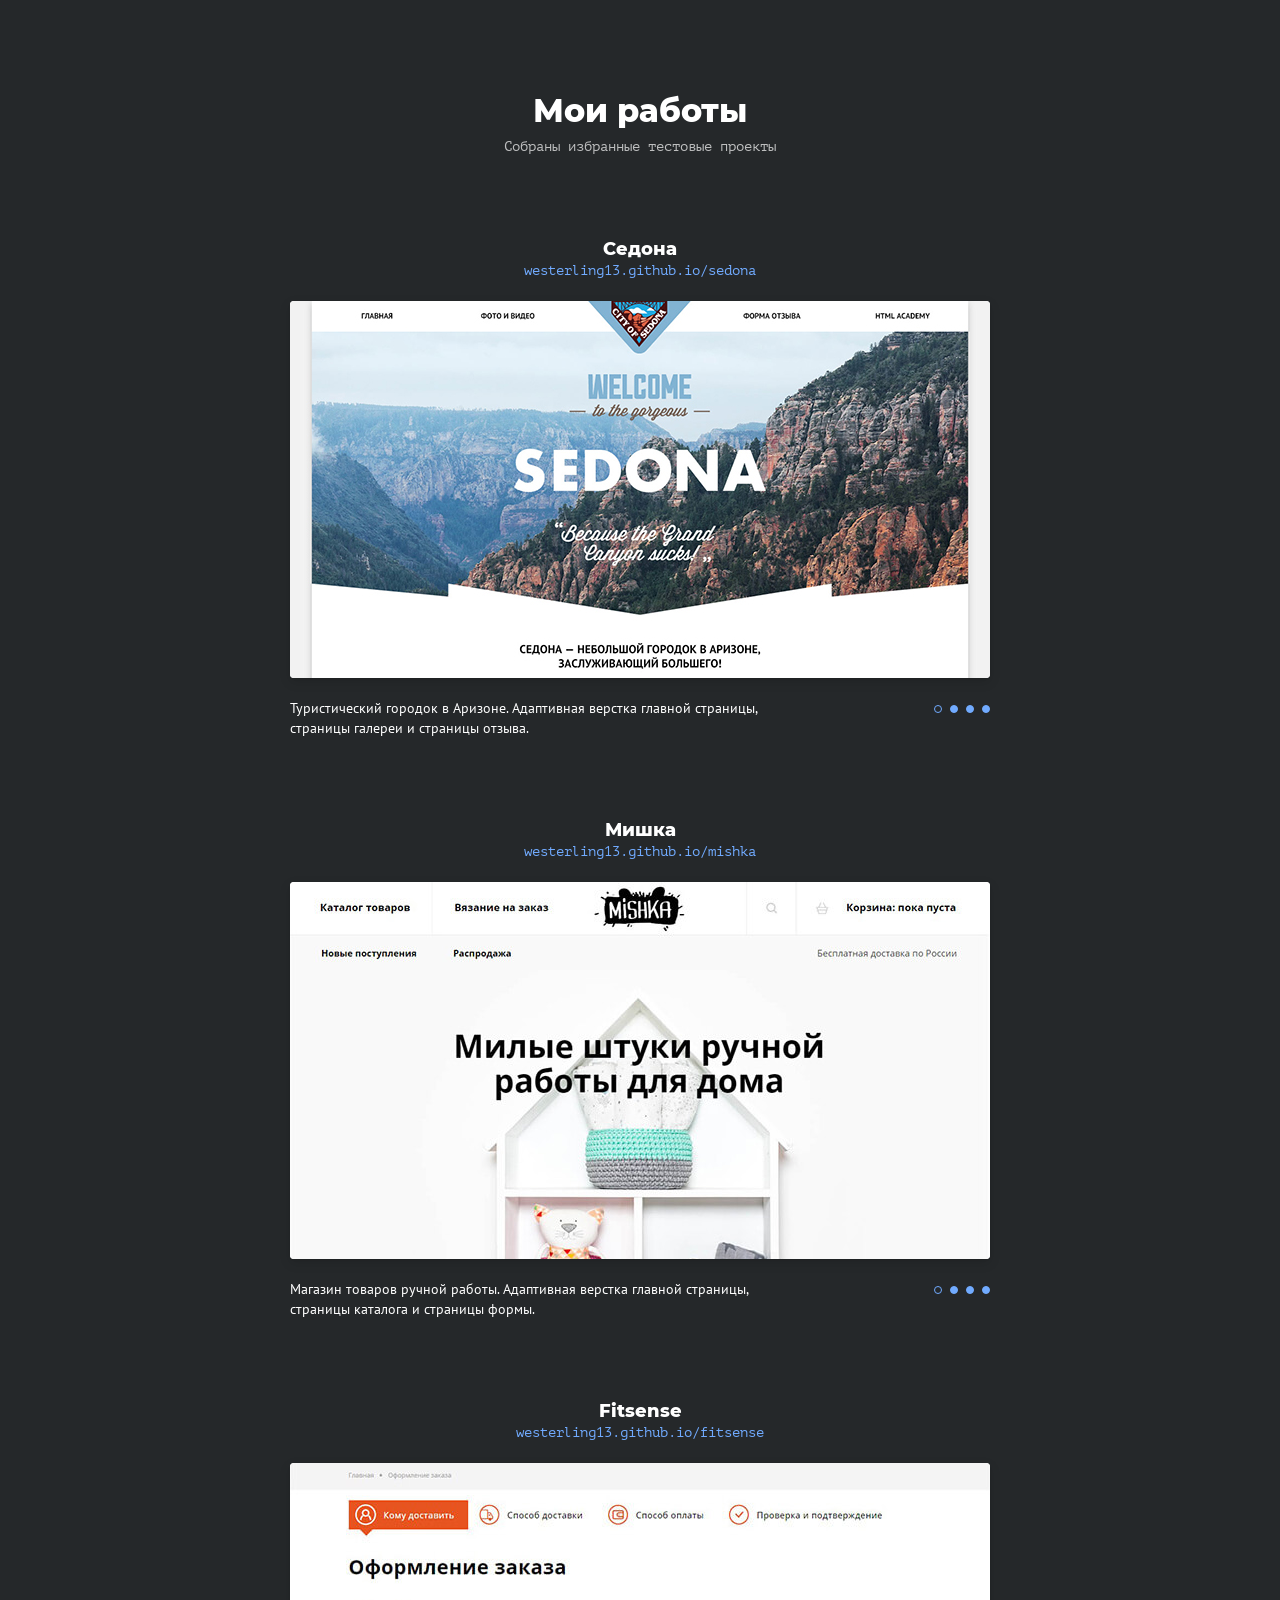
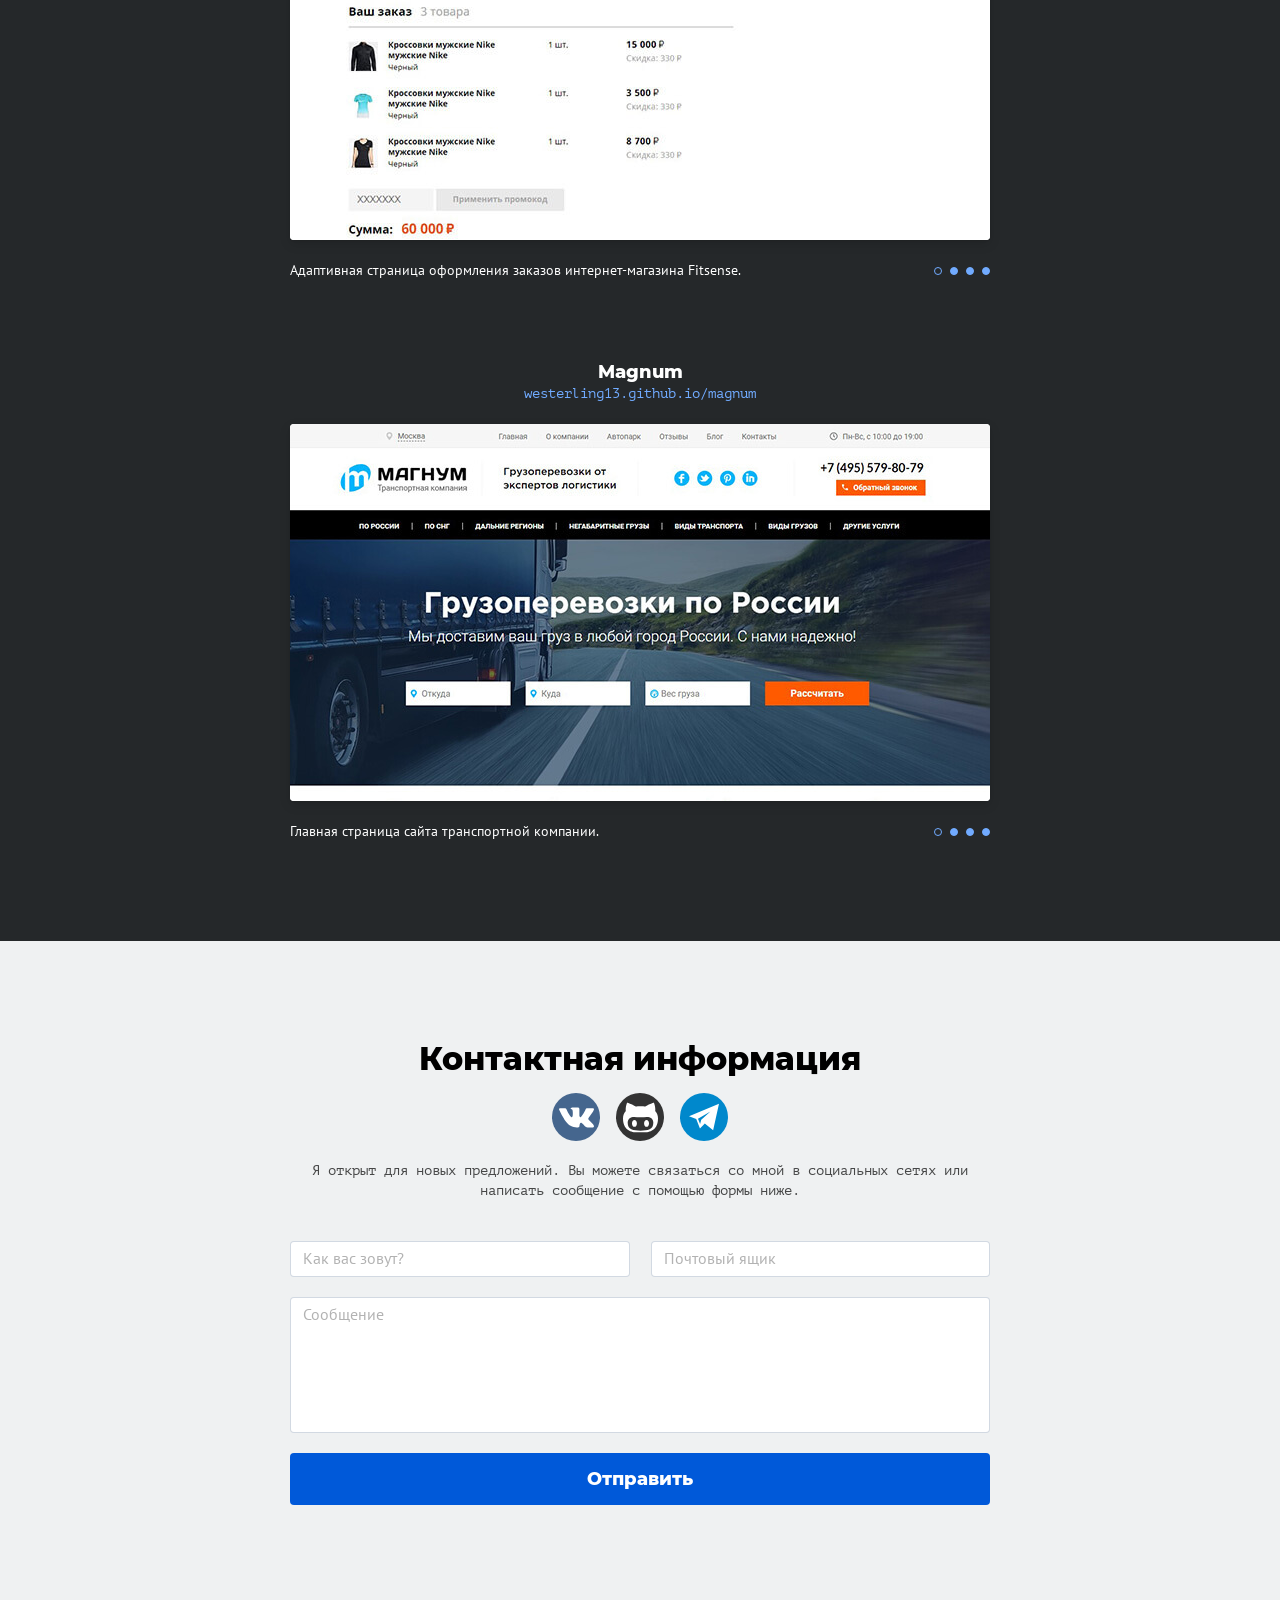
==== commit 9dc4bc87: "Обновляет сайт-портфолио" ====
--- a/index.html
+++ b/index.html
@@ -1,23 +1,123 @@
-<!DOCTYPE html><html lang="ru"><head><meta charset="utf-8"><meta name="viewport" content="width=device-width,initial-scale=1"><title>Westerling</title><link href="css/style.min.css" rel="stylesheet"><link rel="preload" href="/fonts/OpenSans-Regular.woff2" as="font"><!-- Yandex.Metrika counter --><script type="text/javascript">(function (d, w, c) {
-        (w[c] = w[c] || []).push(function() {
-            try {
-                w.yaCounter49274014 = new Ya.Metrika2({
-                    id:49274014,
-                    clickmap:true,
-                    trackLinks:true,
-                    accurateTrackBounce:true
-                });
-            } catch(e) { }
-        });
-
-        var n = d.getElementsByTagName("script")[0],
-            s = d.createElement("script"),
-            f = function () { n.parentNode.insertBefore(s, n); };
-        s.type = "text/javascript";
-        s.async = true;
-        s.src = "https://mc.yandex.ru/metrika/tag.js";
-
-        if (w.opera == "[object Opera]") {
-            d.addEventListener("DOMContentLoaded", f, false);
-        } else { f(); }
-      })(document, window, "yandex_metrika_callbacks2");</script><noscript><div><img src="https://mc.yandex.ru/watch/49274014" style="position:absolute; left:-9999px;" alt=""></div></noscript><!-- /Yandex.Metrika counter --></head><body class="page"><svg style="display:none"><symbol viewBox="0 0 512 512" id="icon-vk"><path d="M507.4 370.47c-1.377-2.303-9.89-20.8-50.85-58.815-42.88-39.808-37.12-33.344 14.53-102.176 31.455-41.92 44.03-67.52 40.095-78.465-3.744-10.432-26.88-7.68-26.88-7.68l-76.928.448s-5.696-.768-9.952 1.76c-4.128 2.496-6.784 8.256-6.784 8.256s-12.19 32.447-28.447 60.03c-34.272 58.21-48 61.28-53.6 57.665-13.024-8.416-9.76-33.856-9.76-51.904 0-56.415 8.544-79.935-16.672-86.015-8.383-2.016-14.527-3.36-35.935-3.584-27.456-.287-50.72.097-63.872 6.53-8.768 4.287-15.52 13.855-11.392 14.4 5.09.67 16.61 3.103 22.72 11.423 7.905 10.72 7.617 34.848 7.617 34.848s4.544 66.4-10.592 74.657c-10.4 5.664-24.64-5.888-55.2-58.72-15.648-27.04-27.488-56.96-27.488-56.96s-2.272-5.568-6.336-8.544c-4.927-3.616-11.84-4.768-11.84-4.768l-73.15.448s-10.977.32-15.01 5.088c-3.583 4.257-.287 13.025-.287 13.025S58.663 275.4 123.495 342.95c59.488 61.92 127.008 57.857 127.008 57.857h30.592s9.248-1.024 13.952-6.112c4.352-4.672 4.192-13.44 4.192-13.44s-.61-41.056 18.463-47.104c18.784-5.95 42.912 39.68 68.48 57.25 19.328 13.28 34.016 10.367 34.016 10.367l68.383-.96S524.36 398.6 507.4 370.47z"/></symbol><symbol viewBox="0 0 512 512" id="icon-skype"><path d="M497.28 310.336c3.712-16.672 5.632-33.952 5.632-51.68 0-132.96-109.312-240.768-244.192-240.768-14.208 0-28.16 1.216-41.76 3.52C195.136 7.872 169.312 0 141.632 0 63.392 0 0 62.496 0 139.648c0 25.76 7.104 49.856 19.456 70.624a238.61 238.61 0 0 0-4.96 48.384c0 132.992 109.344 240.8 244.192 240.8 15.296 0 30.24-1.408 44.736-4.032C323.392 505.984 346.176 512 370.4 512c78.208 0 141.6-62.528 141.6-139.616 0-22.304-5.312-43.328-14.72-62.048zm-113.312 63.392c-11.296 15.776-27.968 28.256-49.632 37.088-21.408 8.8-47.04 13.28-76.288 13.28-35.072 0-64.48-6.08-87.456-18.112-16.416-8.736-29.92-20.544-40.192-35.2-10.4-14.72-15.616-29.344-15.616-43.488 0-8.8 3.424-16.448 10.176-22.688 6.688-6.24 15.264-9.344 25.504-9.344 8.384 0 15.616 2.464 21.504 7.36 5.6 4.704 10.432 11.68 14.304 20.608 4.32 9.792 9.024 18.048 13.984 24.48 4.832 6.304 11.712 11.552 20.512 15.68 8.864 4.096 20.8 6.24 35.456 6.24 20.192 0 36.768-4.256 49.184-12.64 12.192-8.16 18.08-18.016 18.08-30.048 0-9.472-3.104-16.96-9.408-22.816-6.656-6.144-15.424-10.912-26.048-14.208-11.104-3.392-26.176-7.104-44.8-10.944-25.376-5.344-46.912-11.68-64-18.88-17.504-7.36-31.648-17.536-41.952-30.272-10.496-12.96-15.808-29.184-15.808-48.256 0-18.176 5.568-34.56 16.576-48.704 10.912-14.048 26.848-25.024 47.424-32.48 20.256-7.392 44.352-11.136 71.648-11.136 21.792 0 40.96 2.496 56.992 7.424 16.096 4.928 29.664 11.584 40.32 19.808 10.752 8.32 18.752 17.12 23.744 26.336 5.056 9.28 7.648 18.528 7.648 27.456 0 8.608-3.36 16.448-10.016 23.232-6.72 6.88-15.168 10.336-25.088 10.336-9.024 0-16.128-2.208-21.024-6.464-4.576-4-9.344-10.24-14.592-19.136-6.08-11.392-13.472-20.384-21.92-26.752-8.224-6.176-21.92-9.248-40.8-9.248-17.472 0-31.744 3.456-42.304 10.304-10.176 6.56-15.136 14.112-15.136 23.072 0 5.472 1.6 10.048 4.896 13.984 3.456 4.224 8.352 7.84 14.56 10.912 6.4 3.168 13.024 5.728 19.648 7.52 6.784 1.856 18.144 4.64 33.792 8.192 19.776 4.16 37.92 8.864 53.984 13.952 16.288 5.088 30.304 11.392 41.824 18.784 11.68 7.52 20.928 17.12 27.52 28.64 6.592 11.616 9.92 25.856 9.92 42.432-.032 19.808-5.792 37.888-17.12 53.696z"/></symbol><symbol viewBox="0 0 512 512" id="icon-github"><path d="M255.968 5.33C114.624 5.33 0 120.4 0 262.352 0 375.89 73.344 472.21 175.104 506.225c12.8 2.368 17.472-5.568 17.472-12.384 0-6.11-.224-22.27-.352-43.71-71.2 15.52-86.24-34.465-86.24-34.465-11.616-29.696-28.416-37.6-28.416-37.6-23.264-15.936 1.728-15.616 1.728-15.616 25.696 1.823 39.2 26.495 39.2 26.495 22.848 39.264 59.936 27.936 74.528 21.344 2.304-16.61 8.928-27.937 16.256-34.37-56.832-6.495-116.608-28.543-116.608-127.007 0-28.064 9.984-51.008 26.368-68.992-2.656-6.495-11.424-32.64 2.496-68 0 0 21.504-6.91 70.4 26.337 20.416-5.696 42.304-8.544 64.096-8.64 21.728.128 43.648 2.944 64.096 8.672 48.864-33.25 70.336-26.337 70.336-26.337 13.952 35.392 5.184 61.504 2.56 68 16.416 17.984 26.304 40.928 26.304 68.992 0 98.72-59.84 120.448-116.864 126.816 9.184 7.937 17.376 23.617 17.376 47.585 0 34.368-.32 62.08-.32 70.496 0 6.88 4.608 14.88 17.6 12.353C438.72 472.145 512 375.857 512 262.353 512 120.4 397.376 5.33 255.968 5.33z"/></symbol><symbol viewBox="0 0 512 512" id="icon-mail"><path d="M31 203.21V467c0 6.927 1.703 13.412 4.51 19.28L174.79 347 31 203.21zM337.21 347l139.28 139.28c2.807-5.868 4.51-12.353 4.51-19.28V203.21L337.21 347zM256 152c-8.262 0-15 6.724-15 15s6.738 15 15 15c10.388 0 13.143-7.123 14.79-16.033-.56-7.77-6.894-13.967-14.79-13.967zM309.79 362H202.21L56.72 507.49C62.59 510.297 69.074 512 76 512h360c6.927 0 13.412-1.703 19.28-4.51L309.79 362zM46 175.79l45 45v-90zM421 130.79v90l45-45z"/><path d="M371.78 0H137.407C128.346 0 121 7.345 121 16.406V250.79L202.21 332h107.58L391 250.79V19.22C391 8.604 382.395 0 371.78 0zm-85.79 200.305C278.01 207.495 267.56 212 256 212c-24.814 0-45-20.186-45-45s20.186-45 45-45 45 20.186 45 45c0 19.828 30 19.828 30 0 0-41.353-33.633-75-75-75s-75 33.647-75 75c0 25.664 12.95 49.292 34.658 63.208 22.266 14.238 49.834 15.586 75.703 3.706 17.884-8.308 30.607 18.95 12.54 27.246-34.383 15.818-72.57 14.7-104.414-5.698C169.136 236.01 151 202.947 151 167c0-57.89 47.11-105 105-105s105 47.11 105 105c0 38.56-45.848 59.637-75.01 33.305z"/></symbol></svg><div class="page__wrapper"><aside class="about"><div class="about__wrapper"><section class="personal"><h2 class="visually-hidden">Персональная информация</h2><p class="personal__avatar"><img class="personal__image" src="img/avatar.jpg" width="100" height="100" alt="Personal-avatar"></p><p class="personal__text"><b class="personal__name">Мюнц Александр, верстальщик</b><br>HTML5, CSS3, Gulp, Sass, БЭМ</p></section><ul class="about__contacts-list contacts"><li class="contacts__item"><a class="contacts__link" href="https://github.com/Westerling13"><svg class="contacts__icon" width="24" height="24"><use xlink:href="#icon-github"></use></svg></a></li><li class="contacts__item"><a class="contacts__link" href="https://vk.com/id24020528"><svg class="contacts__icon" width="34" height="34"><use xlink:href="#icon-vk"></use></svg></a></li><li class="contacts__item"><a class="contacts__link" href="mailto:a_munz@list.ru"><svg class="contacts__icon" width="24" height="24"><use xlink:href="#icon-mail"></use></svg></a></li></ul></div></aside><main class="page-main"><section class="information"><h2 class="information__title">Обо мне</h2><div class="information__text"><p>Мне 23 года и я занимаюсь веб-разработкой.</p><p>Я умею делать адаптивную, ретиновую, семантичную верстку. Знаю JS на базовом уровне.<br>В работе использую Gulp, Sass/Less, методологию БЭМ, SVG-спрайты. Оптимизирую шрифты и изображения.</p><p>Успешно прошел обучение на верстальщика в HTML Academy. Ссылки на сертификаты:</p><ul><li><a href="https://assets.htmlacademy.ru/certificates/intensive/45/181069.pdf">Базовый HTML и CSS</a></li><li><a href="https://assets.htmlacademy.ru/certificates/intensive/71/181069.pdf">Профессиональный HTML & CSS, уровень 2</a></li></ul><p>В данный момент я продолжаю активно изучать JavaScript и постепенно становлюсь фронтенд-разработчиком.</p></div></section><section class="portfolio"><h2 class="portfolio__title">Мои работы</h2><ul class="portfolio__list"><li class="portfolio__item work"><div class="work__image"><picture><source media="(min-width: 1200px)" srcset="img/sedona-desktop.jpg"><img src="img/sedona-mobile.jpg" width="320" height="174" alt="Превью Седоны"></picture></div><div class="work__text"><h3 class="work__title">Седона</h3><p class="work__description">Туристический городок в Аризоне.<br>Адаптивная верстка <a class="work__link" href="projects/sedona/index.html">главной страницы</a>, <a class="work__link" href="projects/sedona/gallery.html">страницы галереи</a> и <a class="work__link" href="projects/sedona/form.html">страницы отзыва</a>.</p></div><a class="work__button" href="projects/sedona/index.html">Посмотреть</a></li><li class="portfolio__item work"><div class="work__image"><picture><source media="(min-width: 1200px)" srcset="img/mishka-desktop.jpg"><img src="img/mishka-mobile.jpg" width="320" height="174" alt="Превью Gllacy"></picture></div><div class="work__text"><h3 class="work__title">Mishka</h3><p class="work__description">Магазин товаров ручной работы.<br>Адаптивная верстка <a class="work__link" href="projects/mishka/index.html">главной страницы</a>, <a class="work__link" href="projects/mishka/catalog.html">страницы каталога</a> и <a class="work__link" href="projects/mishka/form.html">страницы формы</a>.</p></div><a class="work__button" href="projects/mishka/index.html">Посмотреть</a></li><li class="portfolio__item work"><div class="work__image"><picture><source media="(min-width: 1200px)" srcset="img/magnum-desktop.jpg"><img src="img/magnum-mobile.jpg" width="320" height="174" alt="Превью Magnum"></picture></div><div class="work__text"><h3 class="work__title">Magnum</h3><p class="work__description">Главная страница сайта транспортной компании.</p></div><a class="work__button" href="projects/magnum/index.html">Посмотреть</a></li><li class="portfolio__item work"><div class="work__image"><picture><source media="(min-width: 1200px)" srcset="img/bicycle-desktop.jpg"><img src="img/bicycle-mobile.jpg" width="320" height="174" alt="Превью Седоны"></picture></div><div class="work__text"><h3 class="work__title">Bicycle</h3><p class="work__description">Главная страница магазина винтажных велосипедов.</p></div><a class="work__button" href="projects/bicycle/index.html">Посмотреть</a></li><li class="portfolio__item work"><div class="work__image"><picture><source media="(min-width: 1200px)" srcset="img/gllacy-desktop.jpg"><img src="img/gllacy-mobile.jpg" width="320" height="174" alt="Превью Gllacy"></picture></div><div class="work__text"><h3 class="work__title">Gllacy</h3><p class="work__description">Интернет-магазин мороженого.<br><a class="work__link" href="projects/gllacy/index.html">Главная страница</a> и <a class="work__link" href="projects/gllacy/catalog.html">страница каталога</a>.</p></div><a class="work__button" href="projects/gllacy/index.html">Посмотреть</a></li></ul></section></main></div><script src="js/picturefill.min.js"></script></body></html>+<!DOCTYPE html>
+<html class="page" lang="ru_Ru">
+  <head>
+    <meta charset="utf-8">
+    <meta name="viewport" content="width=device-width,initial-scale=1">
+    <title>Александр Мюнц</title>
+    <link rel="stylesheet" href="css/style.css">
+  </head>
+  <body class="page__body">
+    <header class="header">
+      <div class="header__wrapper">
+        <div class="header__image"><img src="img/avatar.png" alt="Александ Мюнц"></div><b class="header__name">Александр Мюнц</b>
+        <p class="header__text">Junior frontend developer based in Krasnodar</p>
+        <button class="header__button">Связаться</button>
+      </div>
+    </header>
+    <section class="about">
+      <div class="about__wrapper">
+        <h2 class="about__title">Про меня</h2>
+        <ul class="about__list">
+          <li class="about__item about__item--active"><a class="about__button">
+              <h3 class="about__item-title">Навыки</h3></a>
+            <p class="about__text">
+               Мне 23 года и я занимаюсь веб-разработкой.<br>Я умею делать адаптивную, ретиновую, семантичную, валидную верстку. Знаю JS на базовом уровне.
+              В работе использую Gulp, Sass/Less, Pug, методологию БЭМ, SVG-спрайты. Оптимизирую шрифты и изображения.
+            </p>
+          </li>
+          <li class="about__item about__item--active"><a class="about__button">
+              <h3 class="about__item-title">Образование</h3></a>
+            <p class="about__text">
+               Я успешно прошел обучение на верстальщика в HTML Academy. Ссылки на сертификаты:<br><a class="about__link" href="https://assets.htmlacademy.ru/certificates/intensive/45/181069.pdf" target="_blank">- Базовый HTML и CSS</a><a class="about__link" href="https://assets.htmlacademy.ru/certificates/intensive/71/181069.pdf" target="_blank">- Профессиональный HTML & CSS, уровень 2</a></p>
+          </li>
+          <li class="about__item about__item--active"><a class="about__button">
+              <h3 class="about__item-title">Планы</h3></a>
+            <p class="about__text">
+               В данный момент я продолжаю активно изучать JavaScript, в том числе библиотеку React, и постепенно становлюсь фронтенд-разработчиком.</p>
+          </li>
+        </ul>
+      </div>
+    </section>
+    <section class="works">
+      <div class="works__wrapper">
+        <h2 class="works__title">Мои работы</h2>
+        <p class="works__caption">
+           Собраны избранные тестовые проекты</p>
+        <ul class="works__list">
+          <li class="works__item">
+            <h3 class="works__item-title">Седона</h3><a class="works__link" href="projects/sedona/index.html"> westerling13.github.io/sedona</a>
+            <div class="works__images"><img src="img/work-00.jpg" width="" height="" alt="Работа №1"></div>
+            <div class="works__toggles">
+              <button class="works__toggle works__toggle--checked"><span></span></button>
+              <button class="works__toggle"><span></span></button>
+              <button class="works__toggle"><span></span></button>
+              <button class="works__toggle"><span></span></button>
+            </div>
+            <p class="works__description">
+              Туристический городок в Аризоне.
+              Адаптивная верстка главной страницы, страницы галереи и страницы отзыва.
+            </p>
+          </li>
+          <li class="works__item">
+            <h3 class="works__item-title">Мишка</h3><a class="works__link" href="projects/mishka/index.html"> westerling13.github.io/mishka</a>
+            <div class="works__images"><img src="img/work-01.jpg" width="" height="" alt="Работа №2"></div>
+            <div class="works__toggles">
+              <button class="works__toggle works__toggle--checked"><span></span></button>
+              <button class="works__toggle"><span></span></button>
+              <button class="works__toggle"><span></span></button>
+              <button class="works__toggle"><span></span></button>
+            </div>
+            <p class="works__description">
+              Магазин товаров ручной работы.
+              Адаптивная верстка главной страницы, страницы каталога и страницы формы.
+            </p>
+          </li>
+          <li class="works__item">
+            <h3 class="works__item-title">Fitsense</h3><a class="works__link" href="projects/fitsense/index.html"> westerling13.github.io/fitsense</a>
+            <div class="works__images"><img src="img/work-02.jpg" width="" height="" alt="Работа №3"></div>
+            <div class="works__toggles">
+              <button class="works__toggle works__toggle--checked"><span></span></button>
+              <button class="works__toggle"><span></span></button>
+              <button class="works__toggle"><span></span></button>
+              <button class="works__toggle"><span></span></button>
+            </div>
+            <p class="works__description">Адаптивная страница оформления заказов интернет-магазина Fitsense.</p>
+          </li>
+          <li class="works__item">
+            <h3 class="works__item-title">Magnum</h3><a class="works__link" href="projects/magnum/index.html">westerling13.github.io/magnum</a>
+            <div class="works__images"><img src="img/work-03.jpg" width="" height="" alt="Работа №4"></div>
+            <div class="works__toggles">
+              <button class="works__toggle works__toggle--checked"><span></span></button>
+              <button class="works__toggle"><span></span></button>
+              <button class="works__toggle"><span></span></button>
+              <button class="works__toggle"><span></span></button>
+            </div>
+            <p class="works__description">Главная страница сайта транспортной компании.</p>
+          </li>
+        </ul>
+      </div>
+    </section>
+    <footer class="footer">
+      <div class="footer__wrapper">
+        <h2 class="footer__title">Контактная информация</h2>
+        <ul class="footer__social-list">
+          <li class="footer__social-item"><a class="footer__social-link footer__social-link--vk" href="https://vk.com/id24020528">Vkontakte</a></li>
+          <li class="footer__social-item"><a class="footer__social-link footer__social-link--gh" href="https://github.com/Westerling13">Github</a></li>
+          <li class="footer__social-item"><a class="footer__social-link footer__social-link--tg" href="https://t.me/alex_munz">Telegram</a></li>
+        </ul>
+        <p class="footer__description">
+          Я открыт для новых предложений. Вы 
+          можете связаться со мной в социальных сетях или написать сообщение
+          с помощью формы ниже.
+        </p>
+        <form class="footer__form" action="https://formspree.io/alex.munz@yandex.ru" method="post">
+          <input class="footer__input" type="text" name="name" placeholder="Как вас зовут?">
+          <input class="footer__input" type="mail" name="email" placeholder="Почтовый ящик">
+          <textarea class="footer__input footer__input--text" name="message" placeholder="Сообщение"></textarea>
+          <button class="footer__button" type="submit">Отправить</button>
+        </form>
+      </div>
+    </footer>
+    <script src="main.js"></script>
+  </body>
+</html>
--- a/css/style.css
+++ b/css/style.css
@@ -0,0 +1,2 @@
+html{-webkit-box-sizing:border-box;box-sizing:border-box}*,::after,::before{-webkit-box-sizing:inherit;box-sizing:inherit}body{min-width:320px;margin:0;padding:0}img{display:block;max-width:100%;height:auto}a{text-decoration:none}ul{list-style:none}.visually-hidden:not(:focus):not(:active){position:absolute;width:1px;height:1px;margin:-1px;border:0;padding:0;white-space:nowrap;-webkit-clip-path:inset(100%);clip-path:inset(100%);clip:rect(0 0 0 0);overflow:hidden}@font-face{font-family:'PT Mono';font-style:normal;font-weight:400;src:local("PT Mono"),local("PTMono-Regular"),url(../fonts/pt-mono-v6-cyrillic_latin-regular.woff2) format("woff2"),url(../fonts/pt-mono-v6-cyrillic_latin-regular.woff) format("woff")}@font-face{font-family:'Montserrat';font-style:normal;font-weight:800;src:local("Montserrat ExtraBold"),local("Montserrat-ExtraBold"),url(../fonts/montserrat-v12-cyrillic_latin-800.woff2) format("woff2"),url(../fonts/montserrat-v12-cyrillic_latin-800.woff) format("woff")}@font-face{font-family:'PT Sans';font-style:normal;font-weight:400;src:local("PT Sans"),local("PTSans-Regular"),url(../fonts/pt-sans-v9-cyrillic-regular.woff2) format("woff2"),url(../fonts/pt-sans-v9-cyrillic-regular.woff) format("woff")}.header,.header__wrapper{display:-webkit-box;display:-ms-flexbox;display:flex;-webkit-box-pack:center;-ms-flex-pack:center;justify-content:center;width:100%}.header{background-color:#eff1f2}.header__wrapper{-webkit-box-orient:vertical;-webkit-box-direction:normal;-ms-flex-direction:column;flex-direction:column;-webkit-box-align:center;-ms-flex-align:center;align-items:center;max-width:700px;min-height:100vh;padding:30px 20px;text-align:center}.header__image{-ms-flex-negative:0;flex-shrink:0;max-width:205px;width:100%;margin:0 0 32px;border-radius:50%;overflow:hidden;-webkit-transition:all 200ms ease-out;transition:all 200ms ease-out}.header__name{display:block;margin:0 0 8px;font-family:"Montserrat",Arial,sans-serif;font-size:32px;font-weight:800;line-height:36px}.header__text{width:280px;margin:0 0 15px;opacity:.7}.header__button{width:280px;padding:14px;font-family:"Montserrat",Arial,sans-serif;font-size:18px;font-weight:800;line-height:24px;color:#fff;border:0;border-radius:4px;background-color:#0059d9;cursor:pointer;-webkit-transition:all 200ms ease-out;transition:all 200ms ease-out}.header__button:focus,.header__button:hover{outline:0;background-color:#000}.header__button:active{background-color:#0059d9;opacity:.7}@media (min-width:600px){.header__wrapper{padding:30px 40px}.header__image{max-width:250px}}@media (min-width:1000px){.header__wrapper{padding:30px 150px}.header__image{max-width:340px;margin-bottom:36px}.header__name{font-size:40px;line-height:44px}.header__text{width:auto}}.page__body{width:100%;min-width:320px;margin:0;padding:0;font-family:"PT Mono",monospace;font-size:14px;line-height:20px;font-weight:400;color:#000}.about{display:-webkit-box;display:-ms-flexbox;display:flex;-webkit-box-pack:center;-ms-flex-pack:center;justify-content:center;width:100%}.about__wrapper{max-width:700px;width:100%;padding:52px 20px}.about__title{margin:0 0 16px;font-family:"Montserrat",Arial,sans-serif;font-size:32px;font-weight:800;line-height:36px}.about__list{margin:0;padding:0}.about__button{display:-webkit-box;display:-ms-flexbox;display:flex;-webkit-box-pack:justify;-ms-flex-pack:justify;justify-content:space-between;color:#0059d9;-webkit-transition:all 200ms ease-out;transition:all 200ms ease-out}.about__button:focus,.about__button:hover{color:#000;outline:0}.about__button:focus .about__icon,.about__button:hover .about__icon{opacity:1}.about__button:focus .about__icon::after,.about__button:focus .about__icon::before,.about__button:hover .about__icon::after,.about__button:hover .about__icon::before{background-color:#000}.about__button:active{color:#0059d9;opacity:.7}.about__button:active .about__icon::after,.about__button:active .about__icon::before{background-color:#0059d9}.about__item-title{margin:0;font-family:"Montserrat",Arial,sans-serif;font-size:18px;font-weight:800;line-height:24px}.about__icon,.about__icon::after,.about__icon::before{-webkit-transition:all 200ms ease-out;transition:all 200ms ease-out}.about__icon{display:block;opacity:0;position:relative;width:23px;height:23px}.about__icon::after,.about__icon::before{content:"";position:absolute;top:50%;left:50%;width:2px;height:16px;background-color:#0059d9}.about__icon::before{-webkit-transform:translate(-50%,-50%) rotate(90deg);transform:translate(-50%,-50%) rotate(90deg)}.about__icon::after{-webkit-transform:translate(-50%,-50%);transform:translate(-50%,-50%)}.about__text{display:none;max-width:385px;margin:0;padding:12px 0 2px;opacity:.7}.about__item{padding:14px 0;border-top:1px solid #d2d9e2}.about__item--active .about__button{color:#000}.about__item--active .about__icon{-webkit-transform:rotate(45deg);transform:rotate(45deg)}.about__item--active .about__icon::after,.about__item--active .about__icon::before{background-color:#000}.about__item--active .about__text{display:block}.about__item--active .about__link{display:block;color:#0059d9}@media (min-width:600px){.about__wrapper{padding:52px 40px}.about__text{max-width:520px;width:74%}}@media (min-width:1000px){.about__wrapper{padding:100px 0}}.works{display:-webkit-box;display:-ms-flexbox;display:flex;-webkit-box-pack:center;-ms-flex-pack:center;justify-content:center;width:100%;font-family:"PT Sans",Arial,sans-serif;color:#fff;background-color:#25282a}.works__wrapper{max-width:700px;padding:52px 20px}.works__title{margin:0 0 8px;font-family:"Montserrat",Arial,sans-serif;font-size:32px;font-weight:800;line-height:36px;text-align:center}.works__caption{margin:0;font-family:"PT Mono",monospace;text-align:center;opacity:.7}.works__list{margin:0;padding:0;max-width:700px}.works__item{display:-webkit-box;display:-ms-flexbox;display:flex;-ms-flex-wrap:wrap;flex-wrap:wrap;-webkit-box-pack:justify;-ms-flex-pack:justify;justify-content:space-between;-webkit-box-align:start;-ms-flex-align:start;align-items:flex-start;margin:60px 0 0}.works__item-title{width:100%;margin:0;font-family:"Montserrat",Arial,sans-serif;font-size:18px;font-weight:800;line-height:24px;text-align:center}.works__link{display:block;margin:0 auto 16px;font-family:"PT Mono",monospace;text-align:center;color:#71abff;-webkit-transition:all 200ms ease-out;transition:all 200ms ease-out}.works__link:focus,.works__link:hover{color:#fff;outline:0}.works__link:active{color:#71abff;opacity:.7}.works__images{width:100%;max-width:700px;margin:0 0 12px;background-color:#fff;-webkit-box-shadow:0 1px 2px 0 rgba(0,0,0,.08),0 4px 12px 0 rgba(0,0,0,.12);box-shadow:0 1px 2px 0 rgba(0,0,0,.08),0 4px 12px 0 rgba(0,0,0,.12);border-radius:4px;overflow:hidden}@media (min-width:660px){.works__images{margin-bottom:20px}}.works__toggles{display:-webkit-box;display:-ms-flexbox;display:flex;-webkit-box-pack:center;-ms-flex-pack:center;justify-content:center;margin:0 auto 12px}@media (min-width:660px){.works__toggles{-webkit-box-ordinal-group:2;-ms-flex-order:1;order:1;margin:3px -4px 0 0}}.works__toggle{width:16px;height:16px;padding:0;border:0;background-color:transparent;cursor:pointer}.works__toggle span{display:block;width:8px;height:8px;margin:auto;padding:0;border-radius:50%;border:1px solid #71abff;background-color:#71abff;-webkit-transition:all 200ms ease-out;transition:all 200ms ease-out}.works__toggle:focus,.works__toggle:hover{outline:0}.works__toggle:focus span,.works__toggle:hover span{background-color:#fff;border-color:#fff}.works__toggle--checked span{background-color:transparent}.works__toggle--checked:focus span,.works__toggle--checked:hover span{border-color:#fff;background-color:transparent}.works__description{max-width:520px;margin:0}@media (min-width:600px){.works__wrapper{padding:52px 40px}}@media (min-width:1000px){.works__wrapper{padding:100px 0}.works__item{margin-top:80px}.works__link{margin-bottom:20px}}.footer{display:-webkit-box;display:-ms-flexbox;display:flex;-webkit-box-pack:center;-ms-flex-pack:center;justify-content:center;width:100%;background-color:#eff1f2}.footer__wrapper{max-width:700px;padding:52px 20px}.footer__title{margin:0 0 16px;font-family:"Montserrat",Arial,sans-serif;font-size:32px;font-weight:800;line-height:36px;text-align:center}.footer__social-list{display:-webkit-box;display:-ms-flexbox;display:flex;-webkit-box-pack:center;-ms-flex-pack:center;justify-content:center;margin:0 0 20px;padding:0}.footer__social-item:not(:last-child){margin-right:16px}.footer__social-link{display:block;width:48px;height:48px;font-size:0;line-height:0;border-radius:50%;background-position:center;background-repeat:no-repeat;-webkit-transition:all 200ms ease-out;transition:all 200ms ease-out}.footer__social-link--vk{background-color:#45668e;background-image:url(../img/vk.svg);background-size:35px}.footer__social-link--vk:focus,.footer__social-link--vk:hover{outline:0;background-color:#344d6c}.footer__social-link--vk:active{opacity:.7}.footer__social-link--gh{background-color:#333;background-image:url(../img/github.svg);background-size:35px}.footer__social-link--gh:focus,.footer__social-link--gh:hover{outline:0;background-color:#1a1a1a}.footer__social-link--gh:active{opacity:.7}.footer__social-link--tg{background-color:#08c;background-image:url(../img/telegram.svg);background-size:30px}.footer__social-link--tg:focus,.footer__social-link--tg:hover{outline:0;background-color:#069}.footer__social-link--tg:active{background-color:#2ca5e0;opacity:.7}.footer__description{margin:0 0 20px;text-align:center;opacity:.7}.footer__input{width:100%;margin:0 0 16px;padding:6px 12px 8px;font-family:"PT Sans",Arial,sans-serif;font-size:16px;color:rgba(0,0,0,.7);border:1px solid rgba(31,64,111,.2);border-radius:4px;-webkit-transition:all 200ms ease-out;transition:all 200ms ease-out}.footer__input:focus,.footer__input:hover{outline:0;border-color:#0059d9}.footer__input::-webkit-input-placeholder{color:rgba(0,0,0,.3)}.footer__input:-ms-input-placeholder,.footer__input::-ms-input-placeholder{color:rgba(0,0,0,.3)}.footer__input::placeholder{color:rgba(0,0,0,.3)}.footer__input--text{height:136px;resize:none}.footer__input-label{display:block;width:100%;margin:0 0 16px;padding:6px 12px 8px;font-family:"PT Sans",Arial,sans-serif;font-size:16px;font-weight:400;line-height:20px;text-align:center;color:#0059d9;border:1px solid rgba(31,64,111,.2);border-radius:4px;background-color:transparent;cursor:pointer;-webkit-transition:all 200ms ease-out;transition:all 200ms ease-out}.footer__input-label:hover{color:#000}.footer__file{position:absolute;z-index:-1;width:.1px;height:.1px;opacity:0;overflow:hidden}.footer__file:focus+.footer__input-label{color:#000;outline:0}.footer__file:active+.footer__input-label{color:#0059d9;color:rgba(0,89,217,.7)}.footer__button{width:100%;padding:14px 12px;font-family:"Montserrat",Arial,sans-serif;font-size:18px;font-weight:800;line-height:24px;text-align:center;color:#fff;border:0;border-radius:4px;background-color:#0059d9;cursor:pointer;-webkit-transition:all 200ms ease-out;transition:all 200ms ease-out}.footer__button:focus,.footer__button:hover{outline:0;background-color:#000}.footer__button:active{background-color:#0059d9;opacity:.7}@media (min-width:600px){.footer__wrapper{padding:52px 40px}}@media (min-width:1000px){.footer__wrapper{padding:100px 0}.footer__description{margin-bottom:40px}.footer__form{display:-webkit-box;display:-ms-flexbox;display:flex;-ms-flex-wrap:wrap;flex-wrap:wrap;-webkit-box-pack:justify;-ms-flex-pack:justify;justify-content:space-between}.footer__input{width:48.5%;margin-bottom:20px}.footer__input:first-child{margin-right:20px}.footer__input--text{width:100%}.footer__input-label{margin-bottom:20px}}
+/*# sourceMappingURL=[data-uri] */
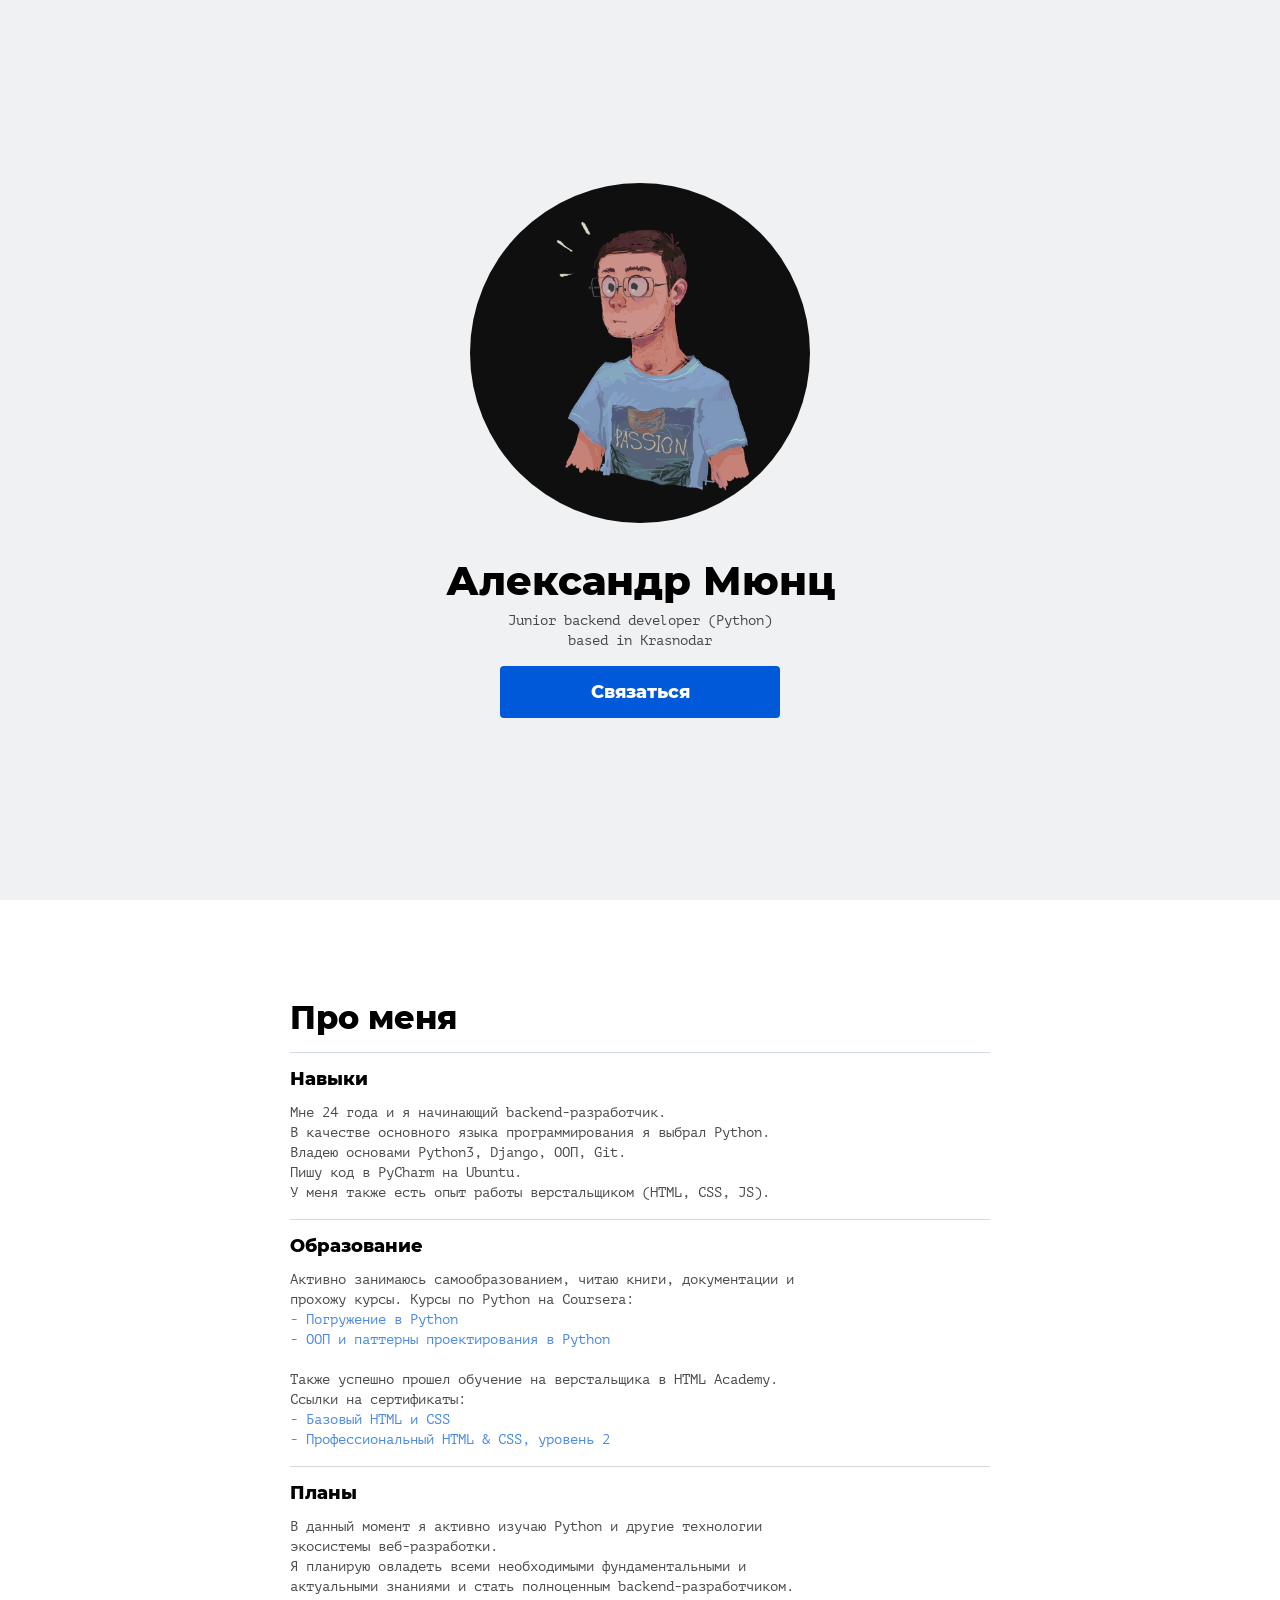
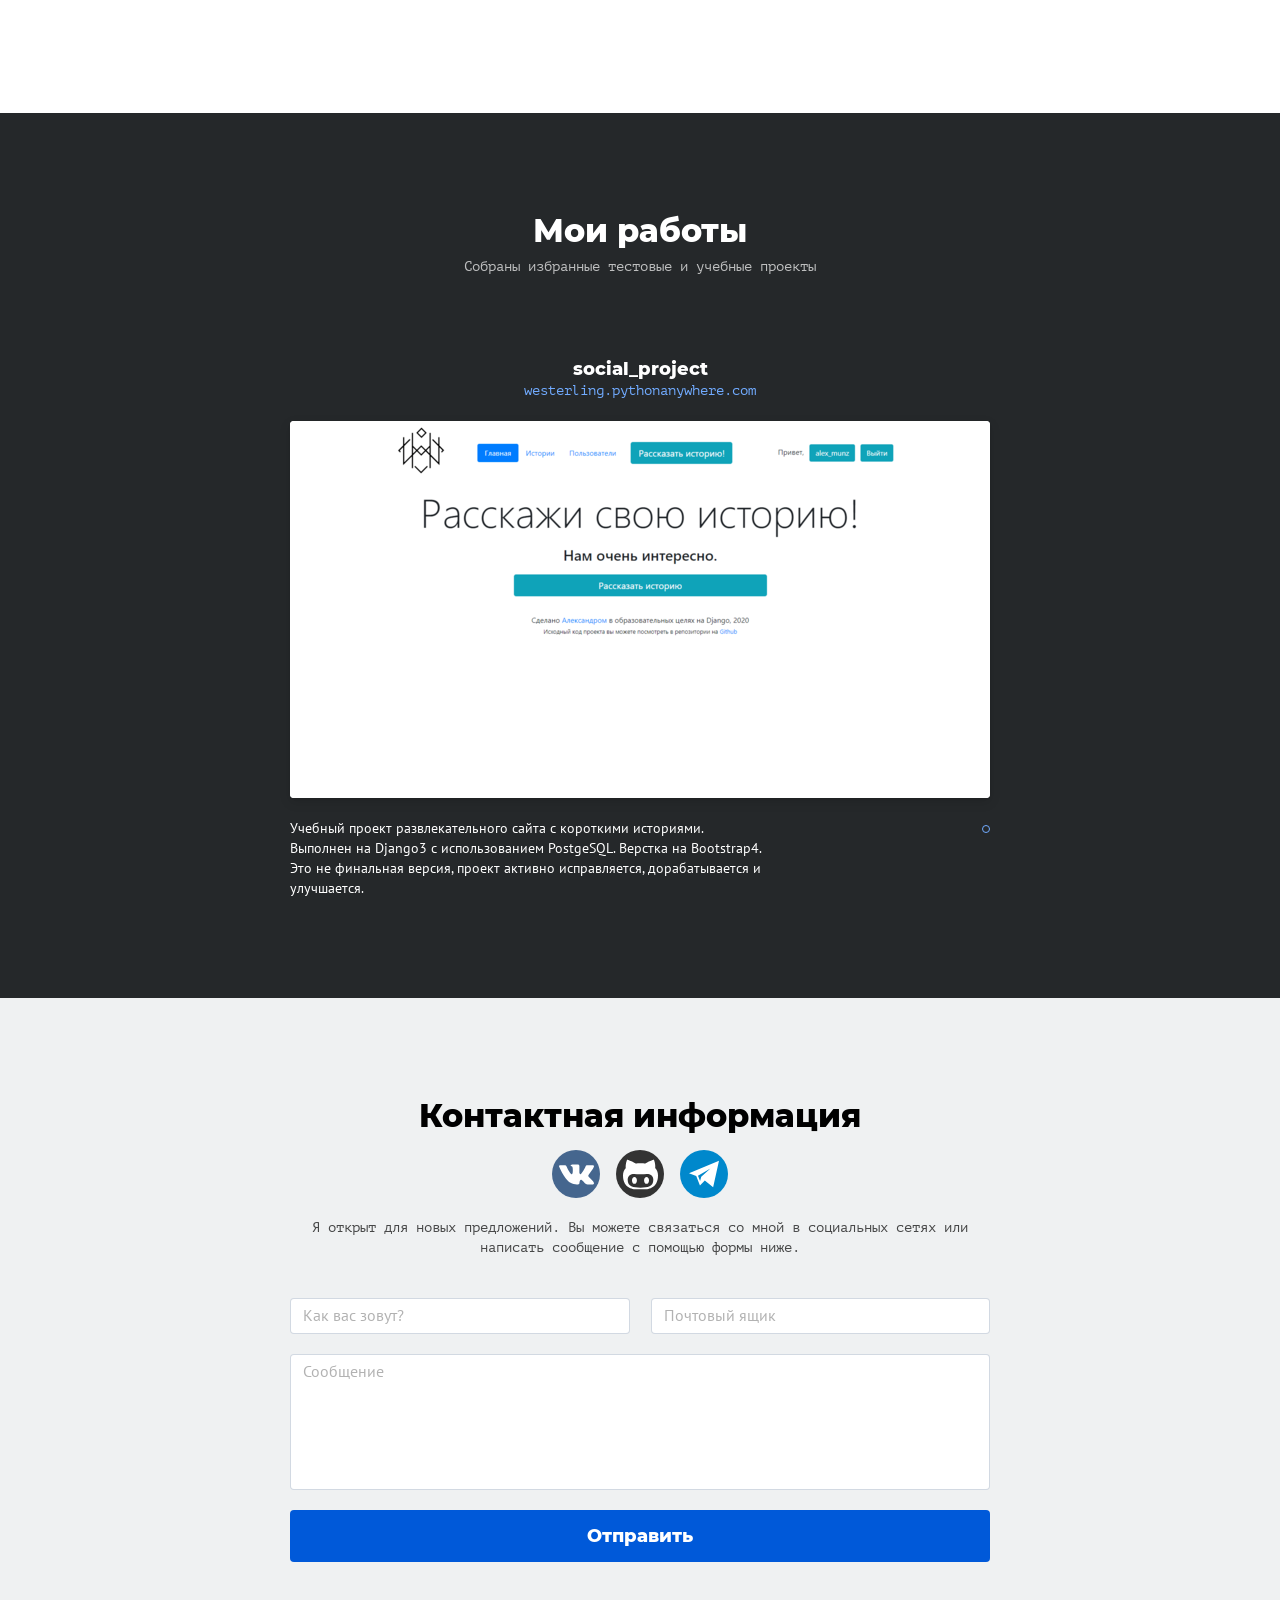
==== commit 8e2e04aa: "Update information and works" ====
--- a/index.html
+++ b/index.html
@@ -10,7 +10,7 @@
     <header class="header">
       <div class="header__wrapper">
         <div class="header__image"><img src="img/avatar.png" alt="Александ Мюнц"></div><b class="header__name">Александр Мюнц</b>
-        <p class="header__text">Junior frontend developer based in Krasnodar</p>
+        <p class="header__text">Junior backend developer (Python)<br>based in Krasnodar</p>
         <button class="header__button">Связаться</button>
       </div>
     </header>
@@ -18,22 +18,22 @@
       <div class="about__wrapper">
         <h2 class="about__title">Про меня</h2>
         <ul class="about__list">
-          <li class="about__item about__item--active"><a class="about__button">
-              <h3 class="about__item-title">Навыки</h3></a>
+          <li class="about__item about__item--active"><a class="about__button" href="#">
+              <h3 class="about__item-title">Навыки</h3>
+              <!-- - i.about__icon--></a>
+            <p class="about__text">Мне 24 года и я начинающий backend-разработчик.<br>В качестве основного языка программирования я выбрал Python.<br>Владею основами Python3, Django, ООП, Git.<br>Пишу код в PyCharm на Ubuntu.<br>У меня также есть опыт работы верстальщиком (HTML, CSS, JS).</p>
+          </li>
+          <li class="about__item about__item--active"><a class="about__button" href="#">
+              <h3 class="about__item-title">Образование</h3></a>
             <p class="about__text">
-               Мне 23 года и я занимаюсь веб-разработкой.<br>Я умею делать адаптивную, ретиновую, семантичную, валидную верстку. Знаю JS на базовом уровне.
-              В работе использую Gulp, Sass/Less, Pug, методологию БЭМ, SVG-спрайты. Оптимизирую шрифты и изображения.
+              Активно занимаюсь самообразованием, читаю книги, документации и прохожу курсы.
+              Курсы по Python на Coursera:<br><a class="about__link" href="https://coursera.org/share/bc7487d7c6a174738f5173f5eae718a2" target="_blank">- Погружение в Python</a><a class="about__link" href="https://coursera.org/share/6952df8242788da682e9ae23bcbbcaef" target="_blank">- ООП и паттерны проектирования в Python</a><br>Также успешно прошел обучение на верстальщика в HTML Academy. Ссылки на сертификаты:<br><a class="about__link" href="https://assets.htmlacademy.ru/certificates/intensive/45/181069.pdf" target="_blank">- Базовый HTML и CSS</a><a class="about__link" href="https://assets.htmlacademy.ru/certificates/intensive/71/181069.pdf" target="_blank">- Профессиональный HTML & CSS, уровень 2</a>
             </p>
           </li>
-          <li class="about__item about__item--active"><a class="about__button">
-              <h3 class="about__item-title">Образование</h3></a>
-            <p class="about__text">
-               Я успешно прошел обучение на верстальщика в HTML Academy. Ссылки на сертификаты:<br><a class="about__link" href="https://assets.htmlacademy.ru/certificates/intensive/45/181069.pdf" target="_blank">- Базовый HTML и CSS</a><a class="about__link" href="https://assets.htmlacademy.ru/certificates/intensive/71/181069.pdf" target="_blank">- Профессиональный HTML & CSS, уровень 2</a></p>
-          </li>
-          <li class="about__item about__item--active"><a class="about__button">
+          <li class="about__item about__item--active"><a class="about__button" href="#">
               <h3 class="about__item-title">Планы</h3></a>
             <p class="about__text">
-               В данный момент я продолжаю активно изучать JavaScript, в том числе библиотеку React, и постепенно становлюсь фронтенд-разработчиком.</p>
+               В данный момент я активно изучаю Python и другие технологии экосистемы веб-разработки.<br>Я планирую овладеть всеми необходимыми фундаментальными и актуальными знаниями и стать полноценным backend-разработчиком.</p>
           </li>
         </ul>
       </div>
@@ -42,57 +42,21 @@
       <div class="works__wrapper">
         <h2 class="works__title">Мои работы</h2>
         <p class="works__caption">
-           Собраны избранные тестовые проекты</p>
+           Собраны избранные тестовые и учебные проекты</p>
         <ul class="works__list">
           <li class="works__item">
-            <h3 class="works__item-title">Седона</h3><a class="works__link" href="projects/sedona/index.html"> westerling13.github.io/sedona</a>
-            <div class="works__images"><img src="img/work-00.jpg" width="" height="" alt="Работа №1"></div>
+            <h3 class="works__item-title">social_project</h3><a class="works__link" href="https://westerling.pythonanywhere.com"> westerling.pythonanywhere.com</a>
+            <div class="works__images"><a class="works__image-link" href="https://westerling.pythonanywhere.com"><img src="img/social_project.png" width="" height="" alt="social_project"></a></div>
             <div class="works__toggles">
               <button class="works__toggle works__toggle--checked"><span></span></button>
-              <button class="works__toggle"><span></span></button>
-              <button class="works__toggle"><span></span></button>
-              <button class="works__toggle"><span></span></button>
+              <!--button.works__toggle-->
+              <!--  span-->
+              <!--button.works__toggle-->
+              <!--  span-->
+              <!--button.works__toggle-->
+              <!--  span-->
             </div>
-            <p class="works__description">
-              Туристический городок в Аризоне.
-              Адаптивная верстка главной страницы, страницы галереи и страницы отзыва.
-            </p>
-          </li>
-          <li class="works__item">
-            <h3 class="works__item-title">Мишка</h3><a class="works__link" href="projects/mishka/index.html"> westerling13.github.io/mishka</a>
-            <div class="works__images"><img src="img/work-01.jpg" width="" height="" alt="Работа №2"></div>
-            <div class="works__toggles">
-              <button class="works__toggle works__toggle--checked"><span></span></button>
-              <button class="works__toggle"><span></span></button>
-              <button class="works__toggle"><span></span></button>
-              <button class="works__toggle"><span></span></button>
-            </div>
-            <p class="works__description">
-              Магазин товаров ручной работы.
-              Адаптивная верстка главной страницы, страницы каталога и страницы формы.
-            </p>
-          </li>
-          <li class="works__item">
-            <h3 class="works__item-title">Fitsense</h3><a class="works__link" href="projects/fitsense/index.html"> westerling13.github.io/fitsense</a>
-            <div class="works__images"><img src="img/work-02.jpg" width="" height="" alt="Работа №3"></div>
-            <div class="works__toggles">
-              <button class="works__toggle works__toggle--checked"><span></span></button>
-              <button class="works__toggle"><span></span></button>
-              <button class="works__toggle"><span></span></button>
-              <button class="works__toggle"><span></span></button>
-            </div>
-            <p class="works__description">Адаптивная страница оформления заказов интернет-магазина Fitsense.</p>
-          </li>
-          <li class="works__item">
-            <h3 class="works__item-title">Magnum</h3><a class="works__link" href="projects/magnum/index.html">westerling13.github.io/magnum</a>
-            <div class="works__images"><img src="img/work-03.jpg" width="" height="" alt="Работа №4"></div>
-            <div class="works__toggles">
-              <button class="works__toggle works__toggle--checked"><span></span></button>
-              <button class="works__toggle"><span></span></button>
-              <button class="works__toggle"><span></span></button>
-              <button class="works__toggle"><span></span></button>
-            </div>
-            <p class="works__description">Главная страница сайта транспортной компании.</p>
+            <p class="works__description">Учебный проект развлекательного сайта с короткими историями.<br>Выполнен на Django3 c использованием PostgeSQL. Верстка на Bootstrap4.<br>Это не финальная версия, проект активно исправляется, дорабатывается и улучшается.</p>
           </li>
         </ul>
       </div>
@@ -110,7 +74,7 @@
           можете связаться со мной в социальных сетях или написать сообщение
           с помощью формы ниже.
         </p>
-        <form class="footer__form" action="https://formspree.io/alex.munz@yandex.ru" method="post">
+        <form class="footer__form" action="https://formspree.io/a_munz@list.ru" method="post">
           <input class="footer__input" type="text" name="name" placeholder="Как вас зовут?">
           <input class="footer__input" type="mail" name="email" placeholder="Почтовый ящик">
           <textarea class="footer__input footer__input--text" name="message" placeholder="Сообщение"></textarea>
--- a/css/style.css
+++ b/css/style.css
@@ -1,2 +1,2 @@
-html{-webkit-box-sizing:border-box;box-sizing:border-box}*,::after,::before{-webkit-box-sizing:inherit;box-sizing:inherit}body{min-width:320px;margin:0;padding:0}img{display:block;max-width:100%;height:auto}a{text-decoration:none}ul{list-style:none}.visually-hidden:not(:focus):not(:active){position:absolute;width:1px;height:1px;margin:-1px;border:0;padding:0;white-space:nowrap;-webkit-clip-path:inset(100%);clip-path:inset(100%);clip:rect(0 0 0 0);overflow:hidden}@font-face{font-family:'PT Mono';font-style:normal;font-weight:400;src:local("PT Mono"),local("PTMono-Regular"),url(../fonts/pt-mono-v6-cyrillic_latin-regular.woff2) format("woff2"),url(../fonts/pt-mono-v6-cyrillic_latin-regular.woff) format("woff")}@font-face{font-family:'Montserrat';font-style:normal;font-weight:800;src:local("Montserrat ExtraBold"),local("Montserrat-ExtraBold"),url(../fonts/montserrat-v12-cyrillic_latin-800.woff2) format("woff2"),url(../fonts/montserrat-v12-cyrillic_latin-800.woff) format("woff")}@font-face{font-family:'PT Sans';font-style:normal;font-weight:400;src:local("PT Sans"),local("PTSans-Regular"),url(../fonts/pt-sans-v9-cyrillic-regular.woff2) format("woff2"),url(../fonts/pt-sans-v9-cyrillic-regular.woff) format("woff")}.header,.header__wrapper{display:-webkit-box;display:-ms-flexbox;display:flex;-webkit-box-pack:center;-ms-flex-pack:center;justify-content:center;width:100%}.header{background-color:#eff1f2}.header__wrapper{-webkit-box-orient:vertical;-webkit-box-direction:normal;-ms-flex-direction:column;flex-direction:column;-webkit-box-align:center;-ms-flex-align:center;align-items:center;max-width:700px;min-height:100vh;padding:30px 20px;text-align:center}.header__image{-ms-flex-negative:0;flex-shrink:0;max-width:205px;width:100%;margin:0 0 32px;border-radius:50%;overflow:hidden;-webkit-transition:all 200ms ease-out;transition:all 200ms ease-out}.header__name{display:block;margin:0 0 8px;font-family:"Montserrat",Arial,sans-serif;font-size:32px;font-weight:800;line-height:36px}.header__text{width:280px;margin:0 0 15px;opacity:.7}.header__button{width:280px;padding:14px;font-family:"Montserrat",Arial,sans-serif;font-size:18px;font-weight:800;line-height:24px;color:#fff;border:0;border-radius:4px;background-color:#0059d9;cursor:pointer;-webkit-transition:all 200ms ease-out;transition:all 200ms ease-out}.header__button:focus,.header__button:hover{outline:0;background-color:#000}.header__button:active{background-color:#0059d9;opacity:.7}@media (min-width:600px){.header__wrapper{padding:30px 40px}.header__image{max-width:250px}}@media (min-width:1000px){.header__wrapper{padding:30px 150px}.header__image{max-width:340px;margin-bottom:36px}.header__name{font-size:40px;line-height:44px}.header__text{width:auto}}.page__body{width:100%;min-width:320px;margin:0;padding:0;font-family:"PT Mono",monospace;font-size:14px;line-height:20px;font-weight:400;color:#000}.about{display:-webkit-box;display:-ms-flexbox;display:flex;-webkit-box-pack:center;-ms-flex-pack:center;justify-content:center;width:100%}.about__wrapper{max-width:700px;width:100%;padding:52px 20px}.about__title{margin:0 0 16px;font-family:"Montserrat",Arial,sans-serif;font-size:32px;font-weight:800;line-height:36px}.about__list{margin:0;padding:0}.about__button{display:-webkit-box;display:-ms-flexbox;display:flex;-webkit-box-pack:justify;-ms-flex-pack:justify;justify-content:space-between;color:#0059d9;-webkit-transition:all 200ms ease-out;transition:all 200ms ease-out}.about__button:focus,.about__button:hover{color:#000;outline:0}.about__button:focus .about__icon,.about__button:hover .about__icon{opacity:1}.about__button:focus .about__icon::after,.about__button:focus .about__icon::before,.about__button:hover .about__icon::after,.about__button:hover .about__icon::before{background-color:#000}.about__button:active{color:#0059d9;opacity:.7}.about__button:active .about__icon::after,.about__button:active .about__icon::before{background-color:#0059d9}.about__item-title{margin:0;font-family:"Montserrat",Arial,sans-serif;font-size:18px;font-weight:800;line-height:24px}.about__icon,.about__icon::after,.about__icon::before{-webkit-transition:all 200ms ease-out;transition:all 200ms ease-out}.about__icon{display:block;opacity:0;position:relative;width:23px;height:23px}.about__icon::after,.about__icon::before{content:"";position:absolute;top:50%;left:50%;width:2px;height:16px;background-color:#0059d9}.about__icon::before{-webkit-transform:translate(-50%,-50%) rotate(90deg);transform:translate(-50%,-50%) rotate(90deg)}.about__icon::after{-webkit-transform:translate(-50%,-50%);transform:translate(-50%,-50%)}.about__text{display:none;max-width:385px;margin:0;padding:12px 0 2px;opacity:.7}.about__item{padding:14px 0;border-top:1px solid #d2d9e2}.about__item--active .about__button{color:#000}.about__item--active .about__icon{-webkit-transform:rotate(45deg);transform:rotate(45deg)}.about__item--active .about__icon::after,.about__item--active .about__icon::before{background-color:#000}.about__item--active .about__text{display:block}.about__item--active .about__link{display:block;color:#0059d9}@media (min-width:600px){.about__wrapper{padding:52px 40px}.about__text{max-width:520px;width:74%}}@media (min-width:1000px){.about__wrapper{padding:100px 0}}.works{display:-webkit-box;display:-ms-flexbox;display:flex;-webkit-box-pack:center;-ms-flex-pack:center;justify-content:center;width:100%;font-family:"PT Sans",Arial,sans-serif;color:#fff;background-color:#25282a}.works__wrapper{max-width:700px;padding:52px 20px}.works__title{margin:0 0 8px;font-family:"Montserrat",Arial,sans-serif;font-size:32px;font-weight:800;line-height:36px;text-align:center}.works__caption{margin:0;font-family:"PT Mono",monospace;text-align:center;opacity:.7}.works__list{margin:0;padding:0;max-width:700px}.works__item{display:-webkit-box;display:-ms-flexbox;display:flex;-ms-flex-wrap:wrap;flex-wrap:wrap;-webkit-box-pack:justify;-ms-flex-pack:justify;justify-content:space-between;-webkit-box-align:start;-ms-flex-align:start;align-items:flex-start;margin:60px 0 0}.works__item-title{width:100%;margin:0;font-family:"Montserrat",Arial,sans-serif;font-size:18px;font-weight:800;line-height:24px;text-align:center}.works__link{display:block;margin:0 auto 16px;font-family:"PT Mono",monospace;text-align:center;color:#71abff;-webkit-transition:all 200ms ease-out;transition:all 200ms ease-out}.works__link:focus,.works__link:hover{color:#fff;outline:0}.works__link:active{color:#71abff;opacity:.7}.works__images{width:100%;max-width:700px;margin:0 0 12px;background-color:#fff;-webkit-box-shadow:0 1px 2px 0 rgba(0,0,0,.08),0 4px 12px 0 rgba(0,0,0,.12);box-shadow:0 1px 2px 0 rgba(0,0,0,.08),0 4px 12px 0 rgba(0,0,0,.12);border-radius:4px;overflow:hidden}@media (min-width:660px){.works__images{margin-bottom:20px}}.works__toggles{display:-webkit-box;display:-ms-flexbox;display:flex;-webkit-box-pack:center;-ms-flex-pack:center;justify-content:center;margin:0 auto 12px}@media (min-width:660px){.works__toggles{-webkit-box-ordinal-group:2;-ms-flex-order:1;order:1;margin:3px -4px 0 0}}.works__toggle{width:16px;height:16px;padding:0;border:0;background-color:transparent;cursor:pointer}.works__toggle span{display:block;width:8px;height:8px;margin:auto;padding:0;border-radius:50%;border:1px solid #71abff;background-color:#71abff;-webkit-transition:all 200ms ease-out;transition:all 200ms ease-out}.works__toggle:focus,.works__toggle:hover{outline:0}.works__toggle:focus span,.works__toggle:hover span{background-color:#fff;border-color:#fff}.works__toggle--checked span{background-color:transparent}.works__toggle--checked:focus span,.works__toggle--checked:hover span{border-color:#fff;background-color:transparent}.works__description{max-width:520px;margin:0}@media (min-width:600px){.works__wrapper{padding:52px 40px}}@media (min-width:1000px){.works__wrapper{padding:100px 0}.works__item{margin-top:80px}.works__link{margin-bottom:20px}}.footer{display:-webkit-box;display:-ms-flexbox;display:flex;-webkit-box-pack:center;-ms-flex-pack:center;justify-content:center;width:100%;background-color:#eff1f2}.footer__wrapper{max-width:700px;padding:52px 20px}.footer__title{margin:0 0 16px;font-family:"Montserrat",Arial,sans-serif;font-size:32px;font-weight:800;line-height:36px;text-align:center}.footer__social-list{display:-webkit-box;display:-ms-flexbox;display:flex;-webkit-box-pack:center;-ms-flex-pack:center;justify-content:center;margin:0 0 20px;padding:0}.footer__social-item:not(:last-child){margin-right:16px}.footer__social-link{display:block;width:48px;height:48px;font-size:0;line-height:0;border-radius:50%;background-position:center;background-repeat:no-repeat;-webkit-transition:all 200ms ease-out;transition:all 200ms ease-out}.footer__social-link--vk{background-color:#45668e;background-image:url(../img/vk.svg);background-size:35px}.footer__social-link--vk:focus,.footer__social-link--vk:hover{outline:0;background-color:#344d6c}.footer__social-link--vk:active{opacity:.7}.footer__social-link--gh{background-color:#333;background-image:url(../img/github.svg);background-size:35px}.footer__social-link--gh:focus,.footer__social-link--gh:hover{outline:0;background-color:#1a1a1a}.footer__social-link--gh:active{opacity:.7}.footer__social-link--tg{background-color:#08c;background-image:url(../img/telegram.svg);background-size:30px}.footer__social-link--tg:focus,.footer__social-link--tg:hover{outline:0;background-color:#069}.footer__social-link--tg:active{background-color:#2ca5e0;opacity:.7}.footer__description{margin:0 0 20px;text-align:center;opacity:.7}.footer__input{width:100%;margin:0 0 16px;padding:6px 12px 8px;font-family:"PT Sans",Arial,sans-serif;font-size:16px;color:rgba(0,0,0,.7);border:1px solid rgba(31,64,111,.2);border-radius:4px;-webkit-transition:all 200ms ease-out;transition:all 200ms ease-out}.footer__input:focus,.footer__input:hover{outline:0;border-color:#0059d9}.footer__input::-webkit-input-placeholder{color:rgba(0,0,0,.3)}.footer__input:-ms-input-placeholder,.footer__input::-ms-input-placeholder{color:rgba(0,0,0,.3)}.footer__input::placeholder{color:rgba(0,0,0,.3)}.footer__input--text{height:136px;resize:none}.footer__input-label{display:block;width:100%;margin:0 0 16px;padding:6px 12px 8px;font-family:"PT Sans",Arial,sans-serif;font-size:16px;font-weight:400;line-height:20px;text-align:center;color:#0059d9;border:1px solid rgba(31,64,111,.2);border-radius:4px;background-color:transparent;cursor:pointer;-webkit-transition:all 200ms ease-out;transition:all 200ms ease-out}.footer__input-label:hover{color:#000}.footer__file{position:absolute;z-index:-1;width:.1px;height:.1px;opacity:0;overflow:hidden}.footer__file:focus+.footer__input-label{color:#000;outline:0}.footer__file:active+.footer__input-label{color:#0059d9;color:rgba(0,89,217,.7)}.footer__button{width:100%;padding:14px 12px;font-family:"Montserrat",Arial,sans-serif;font-size:18px;font-weight:800;line-height:24px;text-align:center;color:#fff;border:0;border-radius:4px;background-color:#0059d9;cursor:pointer;-webkit-transition:all 200ms ease-out;transition:all 200ms ease-out}.footer__button:focus,.footer__button:hover{outline:0;background-color:#000}.footer__button:active{background-color:#0059d9;opacity:.7}@media (min-width:600px){.footer__wrapper{padding:52px 40px}}@media (min-width:1000px){.footer__wrapper{padding:100px 0}.footer__description{margin-bottom:40px}.footer__form{display:-webkit-box;display:-ms-flexbox;display:flex;-ms-flex-wrap:wrap;flex-wrap:wrap;-webkit-box-pack:justify;-ms-flex-pack:justify;justify-content:space-between}.footer__input{width:48.5%;margin-bottom:20px}.footer__input:first-child{margin-right:20px}.footer__input--text{width:100%}.footer__input-label{margin-bottom:20px}}
-/*# sourceMappingURL=[data-uri] */
+html{-webkit-box-sizing:border-box;box-sizing:border-box}*,::after,::before{-webkit-box-sizing:inherit;box-sizing:inherit}body{min-width:320px;margin:0;padding:0}img{display:block;max-width:100%;height:auto}a{text-decoration:none}ul{list-style:none}.visually-hidden:not(:focus):not(:active){position:absolute;width:1px;height:1px;margin:-1px;border:0;padding:0;white-space:nowrap;-webkit-clip-path:inset(100%);clip-path:inset(100%);clip:rect(0 0 0 0);overflow:hidden}@font-face{font-family:'PT Mono';font-style:normal;font-weight:400;src:local("PT Mono"),local("PTMono-Regular"),url(../fonts/pt-mono-v6-cyrillic_latin-regular.woff2) format("woff2"),url(../fonts/pt-mono-v6-cyrillic_latin-regular.woff) format("woff")}@font-face{font-family:'Montserrat';font-style:normal;font-weight:800;src:local("Montserrat ExtraBold"),local("Montserrat-ExtraBold"),url(../fonts/montserrat-v12-cyrillic_latin-800.woff2) format("woff2"),url(../fonts/montserrat-v12-cyrillic_latin-800.woff) format("woff")}@font-face{font-family:'PT Sans';font-style:normal;font-weight:400;src:local("PT Sans"),local("PTSans-Regular"),url(../fonts/pt-sans-v9-cyrillic-regular.woff2) format("woff2"),url(../fonts/pt-sans-v9-cyrillic-regular.woff) format("woff")}.header,.header__wrapper{display:-webkit-box;display:-ms-flexbox;display:flex;-webkit-box-pack:center;-ms-flex-pack:center;justify-content:center;width:100%}.header{background-color:#eff1f2}.header__wrapper{-webkit-box-orient:vertical;-webkit-box-direction:normal;-ms-flex-direction:column;flex-direction:column;-webkit-box-align:center;-ms-flex-align:center;align-items:center;max-width:700px;min-height:100vh;padding:30px 20px;text-align:center}.header__image{-ms-flex-negative:0;flex-shrink:0;max-width:205px;width:100%;margin:0 0 32px;border-radius:50%;overflow:hidden;-webkit-transition:all 200ms ease-out;transition:all 200ms ease-out}.header__name{display:block;margin:0 0 8px;font-family:"Montserrat",Arial,sans-serif;font-size:32px;font-weight:800;line-height:36px}.header__text{width:280px;margin:0 0 15px;opacity:.7}.header__button{width:280px;padding:14px;font-family:"Montserrat",Arial,sans-serif;font-size:18px;font-weight:800;line-height:24px;color:#fff;border:0;border-radius:4px;background-color:#0059d9;cursor:pointer;-webkit-transition:all 200ms ease-out;transition:all 200ms ease-out}.header__button:focus,.header__button:hover{outline:0;background-color:#000}.header__button:active{background-color:#0059d9;opacity:.7}@media (min-width:600px){.header__wrapper{padding:30px 40px}.header__image{max-width:250px}}@media (min-width:1000px){.header__wrapper{padding:30px 150px}.header__image{max-width:340px;margin-bottom:36px}.header__name{font-size:40px;line-height:44px}.header__text{width:auto}}.page__body{width:100%;min-width:320px;margin:0;padding:0;font-family:"PT Mono",monospace;font-size:14px;line-height:20px;font-weight:400;color:#000}.about{display:-webkit-box;display:-ms-flexbox;display:flex;-webkit-box-pack:center;-ms-flex-pack:center;justify-content:center;width:100%}.about__wrapper{max-width:700px;width:100%;padding:52px 20px}.about__title{margin:0 0 16px;font-family:"Montserrat",Arial,sans-serif;font-size:32px;font-weight:800;line-height:36px}.about__list{margin:0;padding:0}.about__button{display:-webkit-box;display:-ms-flexbox;display:flex;-webkit-box-pack:justify;-ms-flex-pack:justify;justify-content:space-between;color:#0059d9;-webkit-transition:all 200ms ease-out;transition:all 200ms ease-out}.about__button:focus,.about__button:hover{color:#000;outline:0}.about__button:focus .about__icon,.about__button:hover .about__icon{opacity:1}.about__button:focus .about__icon::after,.about__button:focus .about__icon::before,.about__button:hover .about__icon::after,.about__button:hover .about__icon::before{background-color:#000}.about__button:active{color:#0059d9;opacity:.7}.about__button:active .about__icon::after,.about__button:active .about__icon::before{background-color:#0059d9}.about__item-title{margin:0;font-family:"Montserrat",Arial,sans-serif;font-size:18px;font-weight:800;line-height:24px}.about__icon,.about__icon::after,.about__icon::before{-webkit-transition:all 200ms ease-out;transition:all 200ms ease-out}.about__icon{display:block;opacity:0;position:relative;width:23px;height:23px}.about__icon::after,.about__icon::before{content:"";position:absolute;top:50%;left:50%;width:2px;height:16px;background-color:#0059d9}.about__icon::before{-webkit-transform:translate(-50%,-50%) rotate(90deg);transform:translate(-50%,-50%) rotate(90deg)}.about__icon::after{-webkit-transform:translate(-50%,-50%);transform:translate(-50%,-50%)}.about__text{display:none;max-width:385px;margin:0;padding:12px 0 2px;opacity:.7}.about__item{padding:14px 0;border-top:1px solid #d2d9e2}.about__item--active .about__button{color:#000}.about__item--active .about__icon{-webkit-transform:rotate(45deg);transform:rotate(45deg)}.about__item--active .about__icon::after,.about__item--active .about__icon::before{background-color:#000}.about__item--active .about__text{display:block}.about__item--active .about__link{display:block;color:#0059d9}@media (min-width:600px){.about__wrapper{padding:52px 40px}.about__text{max-width:520px;width:74%}}@media (min-width:1000px){.about__wrapper{padding:100px 0}}.works{display:-webkit-box;display:-ms-flexbox;display:flex;-webkit-box-pack:center;-ms-flex-pack:center;justify-content:center;width:100%;font-family:"PT Sans",Arial,sans-serif;color:#fff;background-color:#25282a}.works__wrapper{max-width:700px;padding:52px 20px}.works__title{margin:0 0 8px;font-family:"Montserrat",Arial,sans-serif;font-size:32px;font-weight:800;line-height:36px;text-align:center}.works__caption{margin:0;font-family:"PT Mono",monospace;text-align:center;opacity:.7}.works__list{margin:0;padding:0;max-width:700px}.works__item{display:-webkit-box;display:-ms-flexbox;display:flex;-ms-flex-wrap:wrap;flex-wrap:wrap;-webkit-box-pack:justify;-ms-flex-pack:justify;justify-content:space-between;-webkit-box-align:start;-ms-flex-align:start;align-items:flex-start;margin:60px 0 0}.works__item-title{width:100%;margin:0;font-family:"Montserrat",Arial,sans-serif;font-size:18px;font-weight:800;line-height:24px;text-align:center}.works__link{display:block;margin:0 auto 16px;font-family:"PT Mono",monospace;text-align:center;color:#71abff;-webkit-transition:all 200ms ease-out;transition:all 200ms ease-out}.works__link:focus,.works__link:hover{color:#fff;outline:0}.works__link:active{color:#71abff;opacity:.7}.works__images{width:100%;max-width:700px;margin:0 0 12px;background-color:#fff;-webkit-box-shadow:0 1px 2px 0 rgba(0,0,0,.08),0 4px 12px 0 rgba(0,0,0,.12);box-shadow:0 1px 2px 0 rgba(0,0,0,.08),0 4px 12px 0 rgba(0,0,0,.12);border-radius:4px;overflow:hidden}.works__images img,.works__toggle span{-webkit-transition:all 200ms ease-out;transition:all 200ms ease-out}@media (min-width:660px){.works__images{margin-bottom:20px}}.works__image-link{display:block;background-color:#0059d9}.works__image-link:hover img{-webkit-filter:opacity(.8);filter:opacity(.8)}.works__toggles{display:-webkit-box;display:-ms-flexbox;display:flex;-webkit-box-pack:center;-ms-flex-pack:center;justify-content:center;margin:0 auto 12px}@media (min-width:660px){.works__toggles{-webkit-box-ordinal-group:2;-ms-flex-order:1;order:1;margin:3px -4px 0 0}}.works__toggle{width:16px;height:16px;padding:0;border:0;background-color:transparent;cursor:pointer}.works__toggle span{display:block;width:8px;height:8px;margin:auto;padding:0;border-radius:50%;border:1px solid #71abff;background-color:#71abff}.works__toggle:focus,.works__toggle:hover{outline:0}.works__toggle:focus span,.works__toggle:hover span{background-color:#fff;border-color:#fff}.works__toggle--checked span{background-color:transparent}.works__toggle--checked:focus span,.works__toggle--checked:hover span{border-color:#fff;background-color:transparent}.works__description{max-width:520px;margin:0}@media (min-width:600px){.works__wrapper{padding:52px 40px}}@media (min-width:1000px){.works__wrapper{padding:100px 0}.works__item{margin-top:80px}.works__link{margin-bottom:20px}}.footer{display:-webkit-box;display:-ms-flexbox;display:flex;-webkit-box-pack:center;-ms-flex-pack:center;justify-content:center;width:100%;background-color:#eff1f2}.footer__wrapper{max-width:700px;padding:52px 20px}.footer__title{margin:0 0 16px;font-family:"Montserrat",Arial,sans-serif;font-size:32px;font-weight:800;line-height:36px;text-align:center}.footer__social-list{display:-webkit-box;display:-ms-flexbox;display:flex;-webkit-box-pack:center;-ms-flex-pack:center;justify-content:center;margin:0 0 20px;padding:0}.footer__social-item:not(:last-child){margin-right:16px}.footer__social-link{display:block;width:48px;height:48px;font-size:0;line-height:0;border-radius:50%;background-position:center;background-repeat:no-repeat;-webkit-transition:all 200ms ease-out;transition:all 200ms ease-out}.footer__social-link--vk{background-color:#45668e;background-image:url(../img/vk.svg);background-size:35px}.footer__social-link--vk:focus,.footer__social-link--vk:hover{outline:0;background-color:#344d6c}.footer__social-link--vk:active{opacity:.7}.footer__social-link--gh{background-color:#333;background-image:url(../img/github.svg);background-size:35px}.footer__social-link--gh:focus,.footer__social-link--gh:hover{outline:0;background-color:#1a1a1a}.footer__social-link--gh:active{opacity:.7}.footer__social-link--tg{background-color:#08c;background-image:url(../img/telegram.svg);background-size:30px}.footer__social-link--tg:focus,.footer__social-link--tg:hover{outline:0;background-color:#069}.footer__social-link--tg:active{background-color:#2ca5e0;opacity:.7}.footer__description{margin:0 0 20px;text-align:center;opacity:.7}.footer__input{width:100%;margin:0 0 16px;padding:6px 12px 8px;font-family:"PT Sans",Arial,sans-serif;font-size:16px;color:rgba(0,0,0,.7);border:1px solid rgba(31,64,111,.2);border-radius:4px;-webkit-transition:all 200ms ease-out;transition:all 200ms ease-out}.footer__input:focus,.footer__input:hover{outline:0;border-color:#0059d9}.footer__input::-webkit-input-placeholder{color:rgba(0,0,0,.3)}.footer__input:-ms-input-placeholder,.footer__input::-ms-input-placeholder{color:rgba(0,0,0,.3)}.footer__input::placeholder{color:rgba(0,0,0,.3)}.footer__input--text{height:136px;resize:none}.footer__input-label{display:block;width:100%;margin:0 0 16px;padding:6px 12px 8px;font-family:"PT Sans",Arial,sans-serif;font-size:16px;font-weight:400;line-height:20px;text-align:center;color:#0059d9;border:1px solid rgba(31,64,111,.2);border-radius:4px;background-color:transparent;cursor:pointer;-webkit-transition:all 200ms ease-out;transition:all 200ms ease-out}.footer__input-label:hover{color:#000}.footer__file{position:absolute;z-index:-1;width:.1px;height:.1px;opacity:0;overflow:hidden}.footer__file:focus+.footer__input-label{color:#000;outline:0}.footer__file:active+.footer__input-label{color:#0059d9;color:rgba(0,89,217,.7)}.footer__button{width:100%;padding:14px 12px;font-family:"Montserrat",Arial,sans-serif;font-size:18px;font-weight:800;line-height:24px;text-align:center;color:#fff;border:0;border-radius:4px;background-color:#0059d9;cursor:pointer;-webkit-transition:all 200ms ease-out;transition:all 200ms ease-out}.footer__button:focus,.footer__button:hover{outline:0;background-color:#000}.footer__button:active{background-color:#0059d9;opacity:.7}@media (min-width:600px){.footer__wrapper{padding:52px 40px}}@media (min-width:1000px){.footer__wrapper{padding:100px 0}.footer__description{margin-bottom:40px}.footer__form{display:-webkit-box;display:-ms-flexbox;display:flex;-ms-flex-wrap:wrap;flex-wrap:wrap;-webkit-box-pack:justify;-ms-flex-pack:justify;justify-content:space-between}.footer__input{width:48.5%;margin-bottom:20px}.footer__input:first-child{margin-right:20px}.footer__input--text{width:100%}.footer__input-label{margin-bottom:20px}}
+/*# sourceMappingURL=[data-uri] */
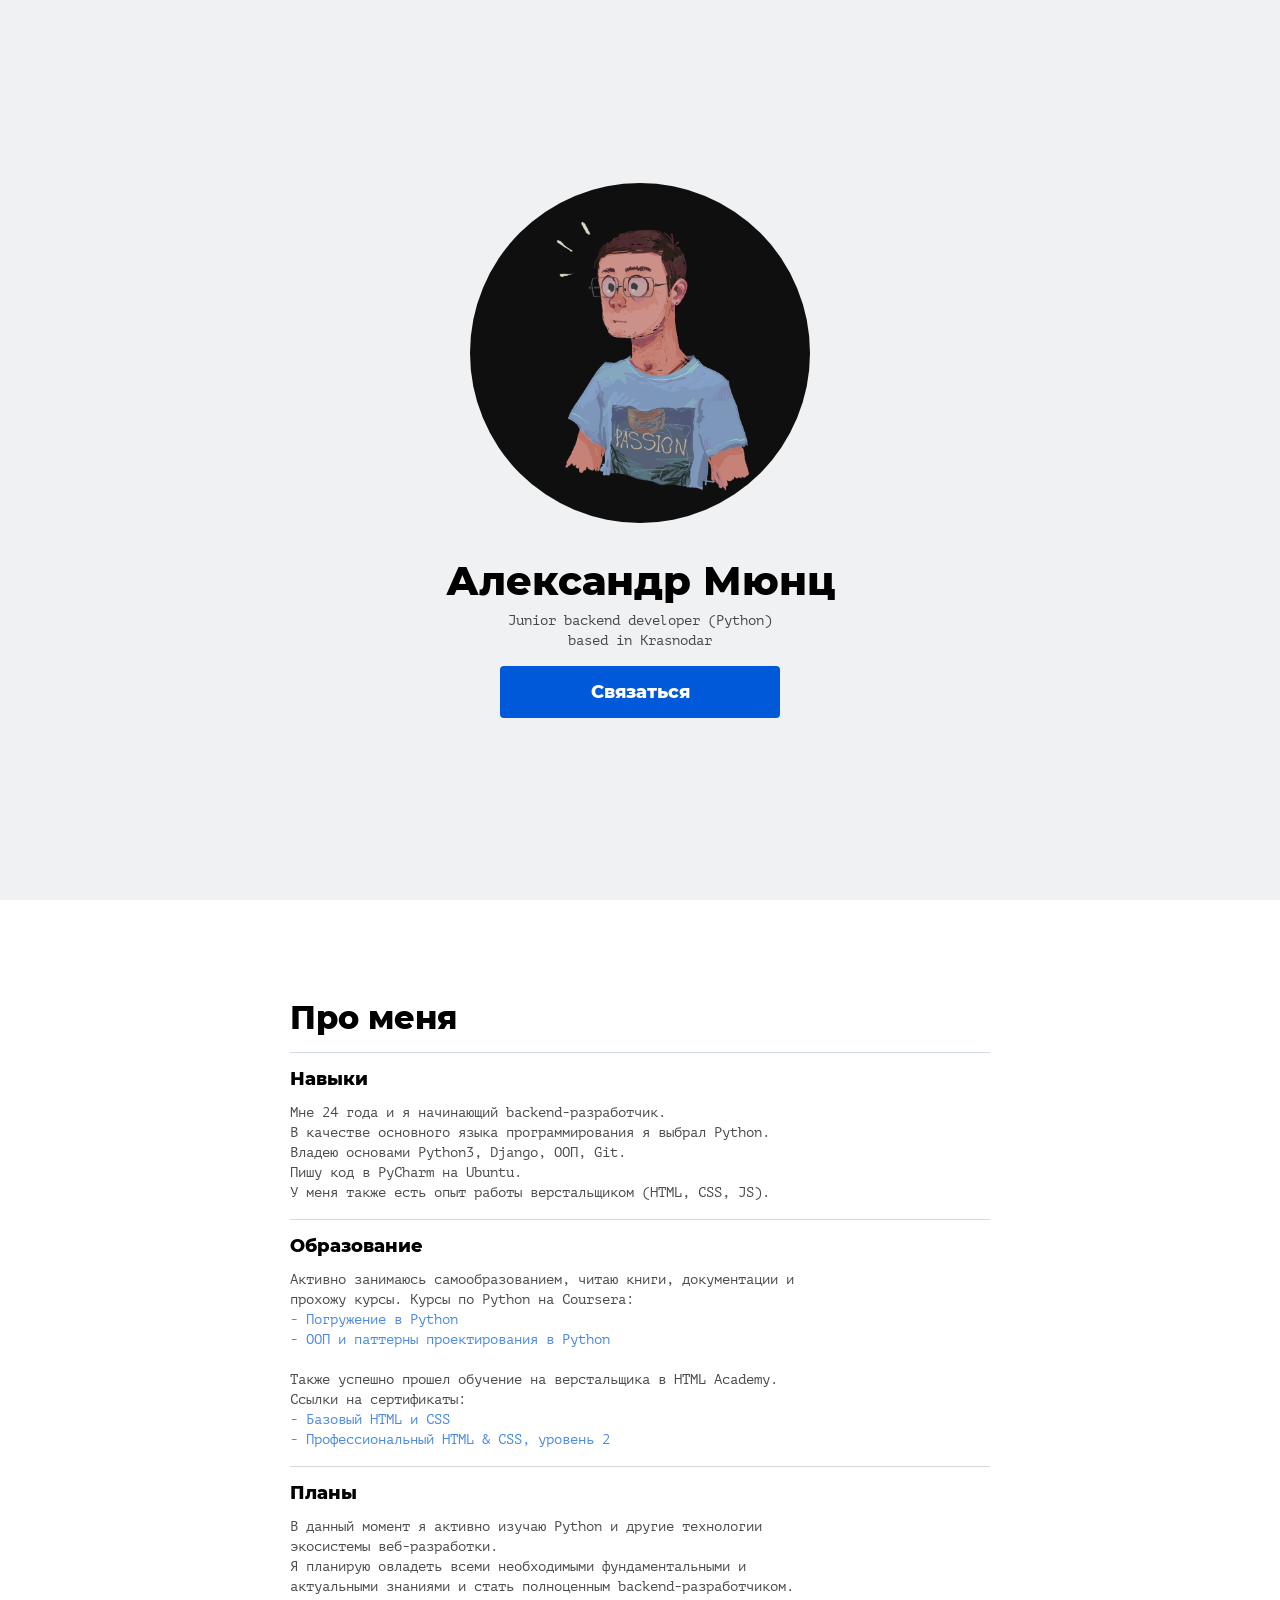
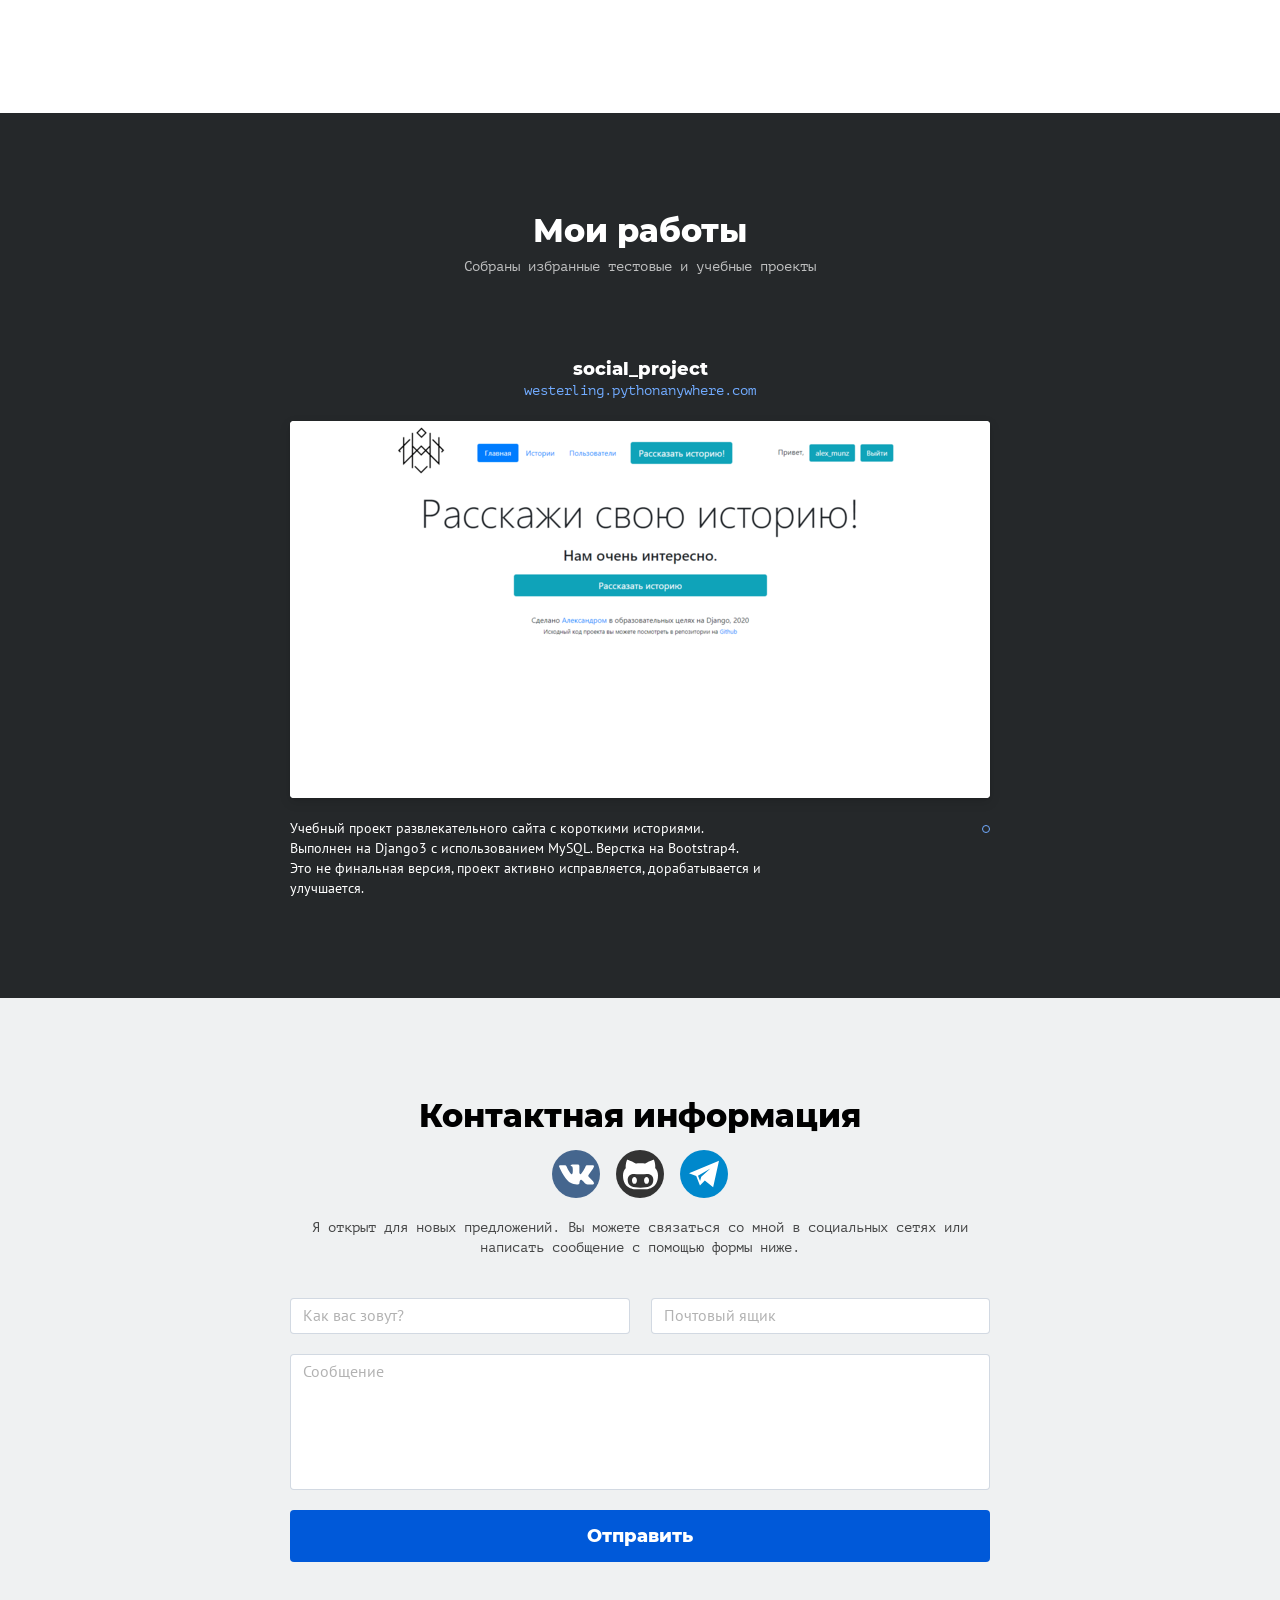
==== commit f1e7d0c6: "Change work's description" ====
--- a/index.html
+++ b/index.html
@@ -56,7 +56,7 @@
               <!--button.works__toggle-->
               <!--  span-->
             </div>
-            <p class="works__description">Учебный проект развлекательного сайта с короткими историями.<br>Выполнен на Django3 c использованием PostgeSQL. Верстка на Bootstrap4.<br>Это не финальная версия, проект активно исправляется, дорабатывается и улучшается.</p>
+            <p class="works__description">Учебный проект развлекательного сайта с короткими историями.<br>Выполнен на Django3 c использованием MySQL. Верстка на Bootstrap4.<br>Это не финальная версия, проект активно исправляется, дорабатывается и улучшается.</p>
           </li>
         </ul>
       </div>
